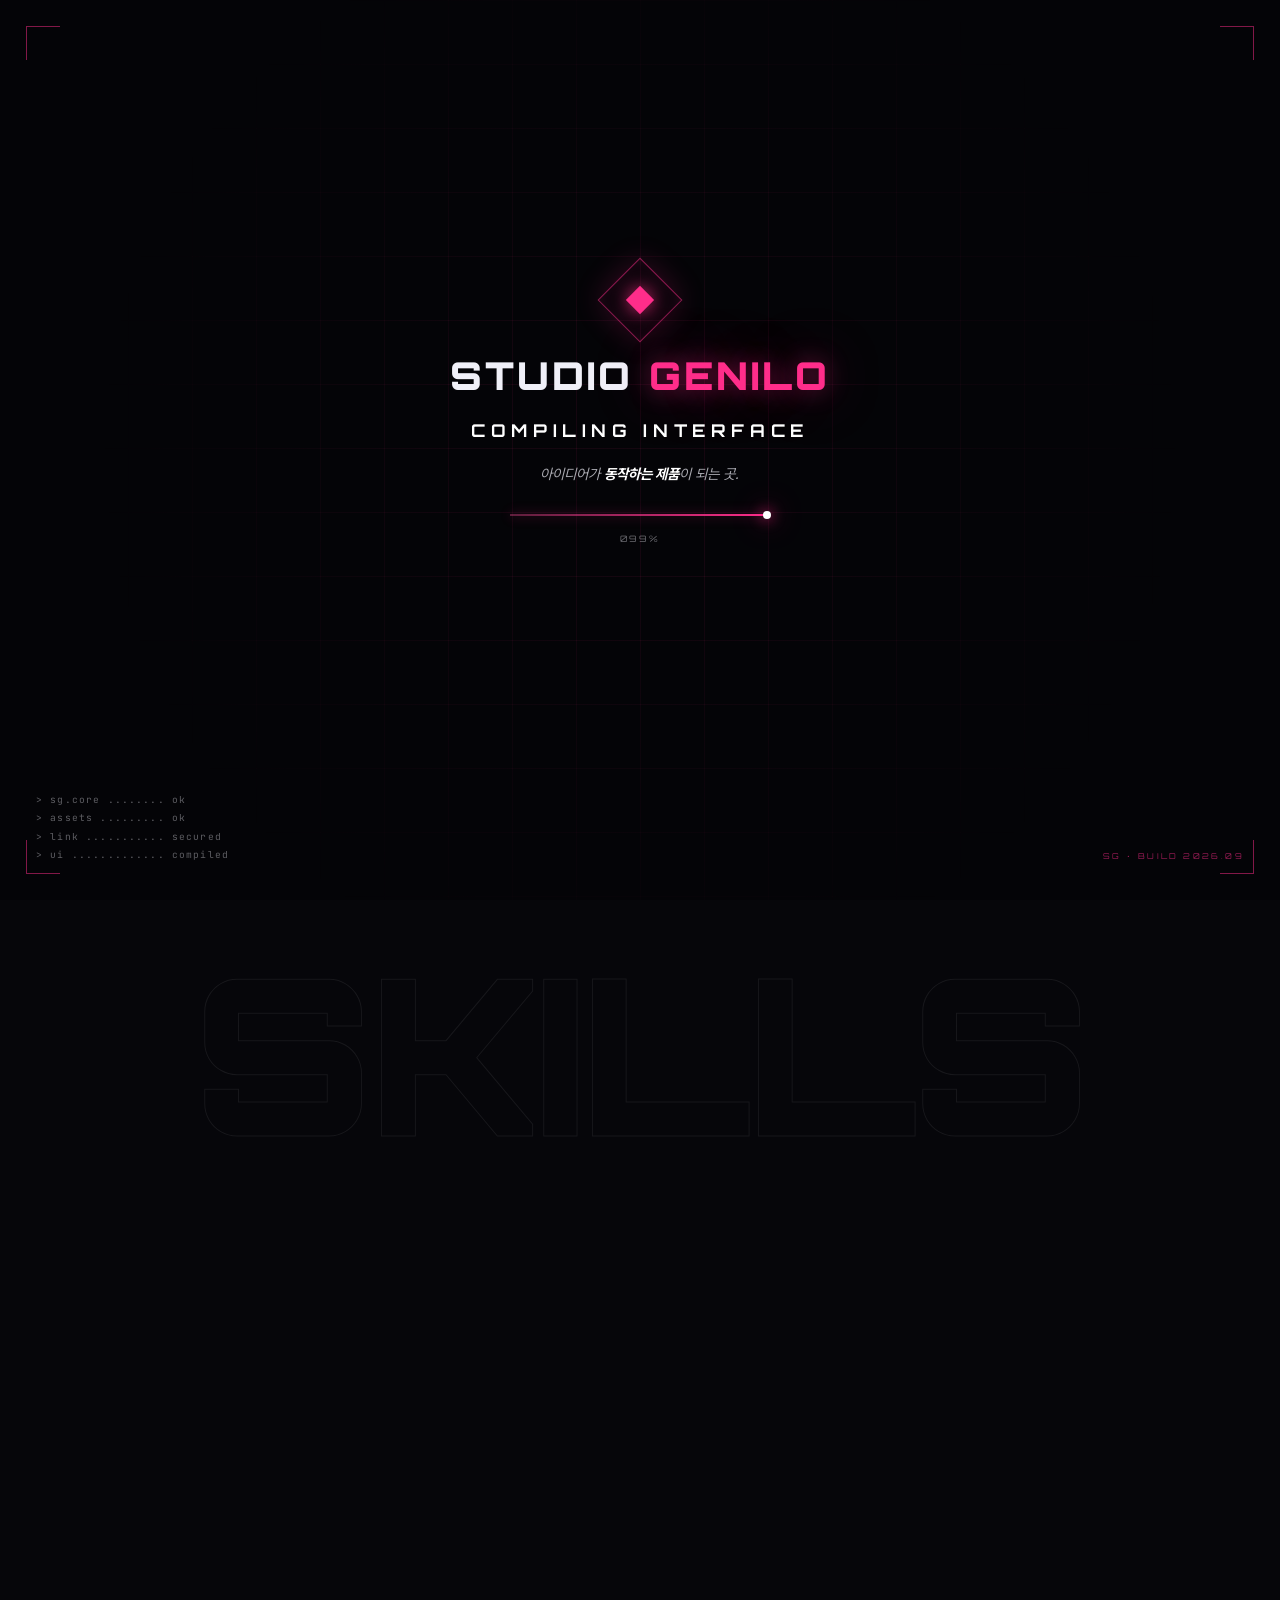
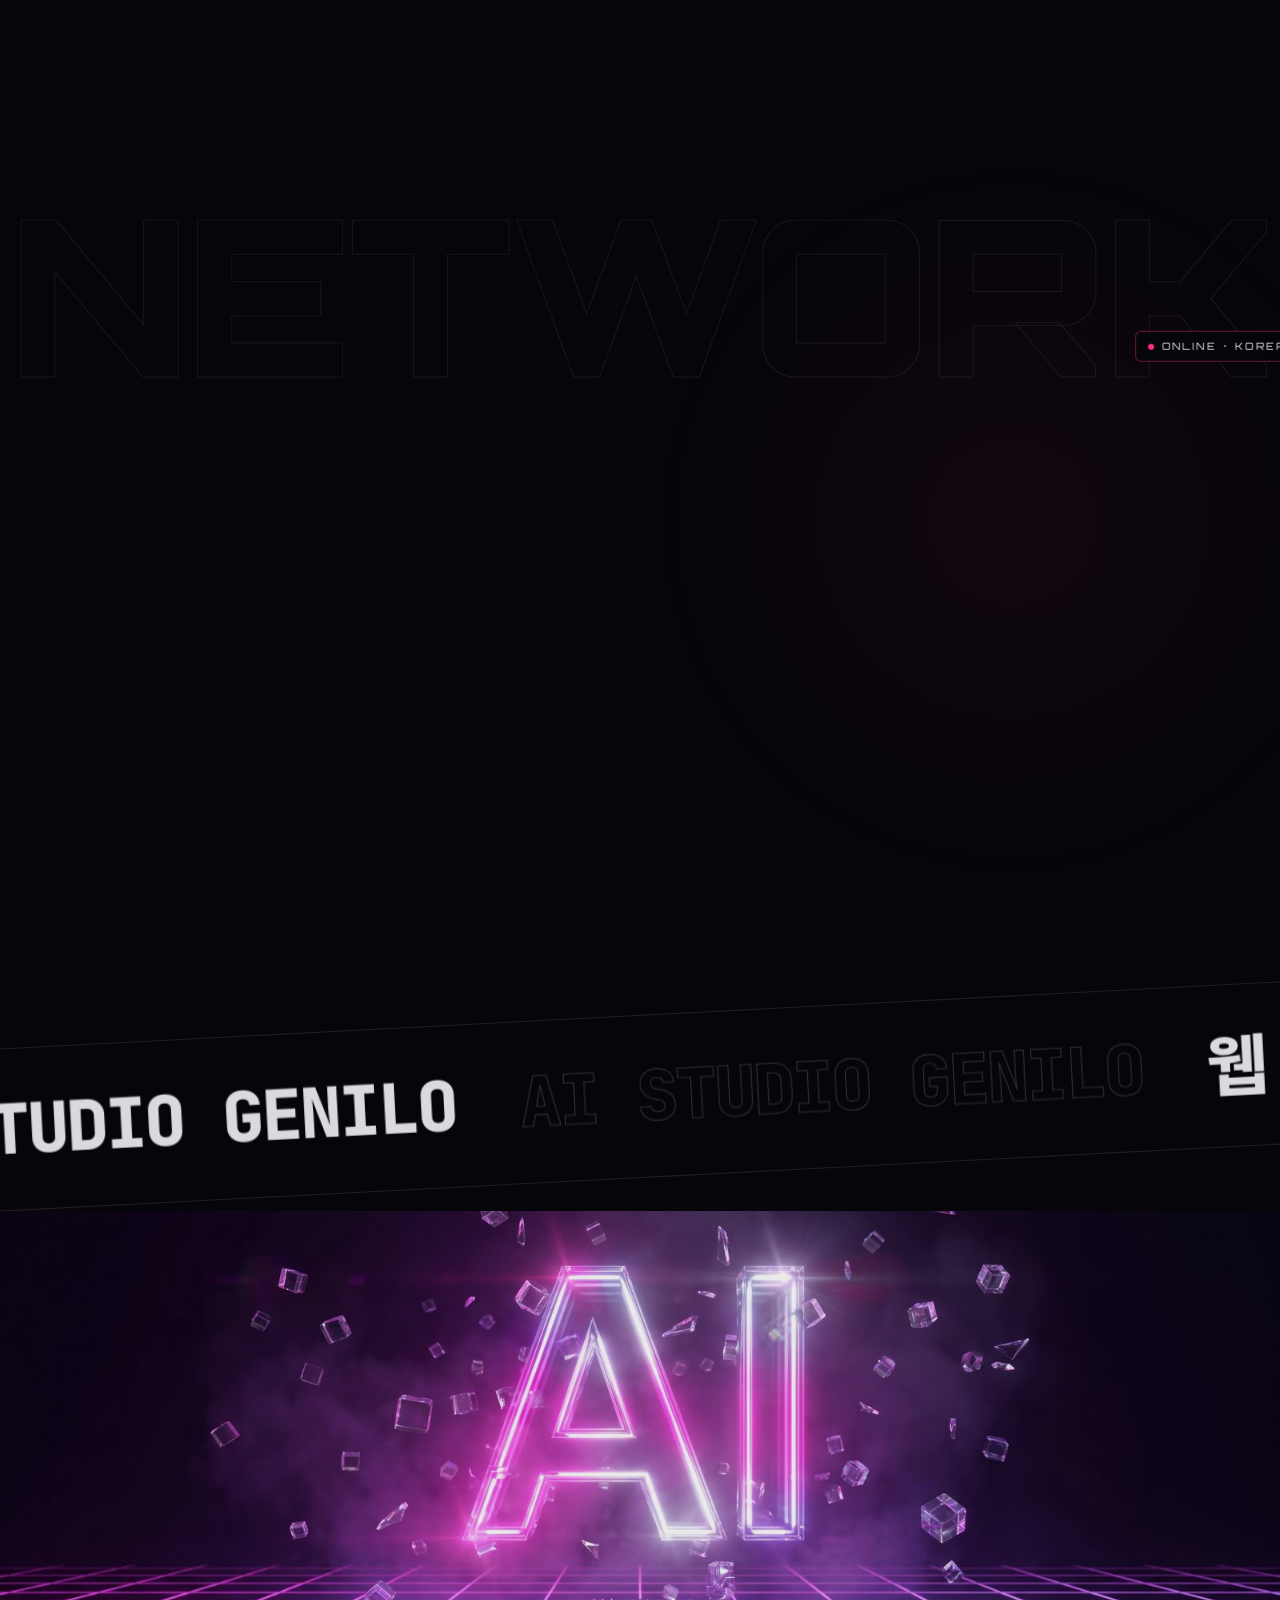
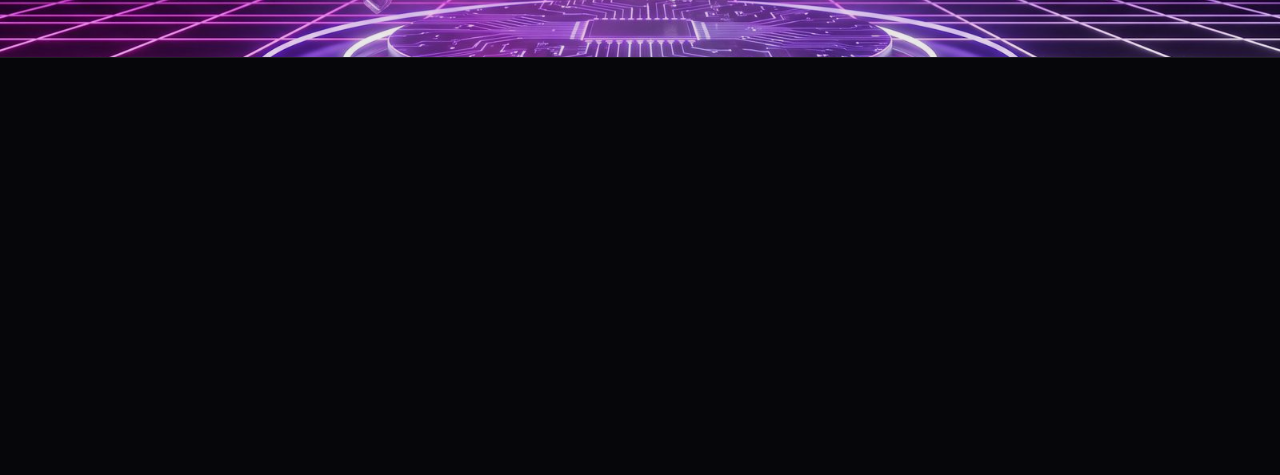
==== index.html @ 6c4589df "Business details from registration; remove estimate and FAQ pages - Footer/contact: 에이아이 스튜디오 제닐로, 문" ====
<!doctype html>
<html lang="ko">
<head>
<meta charset="utf-8">
<meta name="viewport" content="width=device-width,initial-scale=1">
<meta name="description" content="Studio Genilo | AI로 만드는 웹 앱 제작 스튜디오. 랜딩 페이지부터 로그인·결제·관리자 기능이 있는 웹 앱까지 기획·디자인·개발을 한 번에.">
<title>Studio Genilo | AI 웹 앱 제작 스튜디오</title>
<link href="fonts.css" rel="stylesheet">
<link href="site.css" rel="stylesheet">
<link href="cyber.css" rel="stylesheet">
<link rel="preconnect" href="https://fonts.googleapis.com">
<link rel="preconnect" href="https://fonts.gstatic.com" crossorigin>
<link href="https://fonts.googleapis.com/css2?family=Orbitron:wght@500;700;900&display=swap" rel="stylesheet">
</head>
<body data-theme="dark" data-page="index">
<div class="grid-bg"></div>
<div class="cursor" id="cursor"></div>
<div class="scan"></div>
<div class="hud"><i></i><i></i><i></i><i></i></div>
<div class="boot" id="boot"><div class="boot-grid"></div><div class="boot-corners"><i></i><i></i><i></i><i></i></div>
<div class="boot-inner"><div class="boot-mark"><i></i></div><div class="boot-logo">Studio <em>Genilo</em></div><div class="boot-status" id="bootStatus">INITIALIZING AI CORE</div><div class="boot-tag">아이디어가 <b>동작하는 제품</b>이 되는 곳.</div><div class="boot-bar"><i id="bootFill"></i><b id="bootDot"></b></div><div class="boot-pct" id="bootPct">000%</div><button class="boot-enter" id="bootEnter" type="button">ENTER STUDIO<small>READY</small></button></div>
<div class="boot-log" id="bootLog"></div><div class="boot-ver">SG · BUILD 2026.09</div></div>
<script src="cyber.js"></script>
<header id="header"><div class="pill">
  <a class="logo" href="index.html"><span>Studio <em>Genilo</em></span><span class="dots" id="dots"><i></i><i></i><i></i><i></i></span></a>
  <nav class="links" id="navLinks">
    <a href="portfolio.html" data-page="portfolio">제작 사례</a><a href="pricing.html" data-page="pricing">제작 요금</a><a href="process.html" data-page="process">제작 과정</a><a href="contact.html" data-page="contact">상담하기</a>
  </nav>
  <div class="hright">
    <a class="chat-pill" href="http://pf.kakao.com/_KxojrX" target="_blank" rel="noopener noreferrer"><span>카카오톡 무료 상담</span></a>
    <button class="menu-btn" aria-label="메뉴 열기" id="menuBtn">☰</button>
  </div>
</div></header>
<div class="mobile-menu" id="mobileMenu">
  <a href="portfolio.html"><span>01</span>제작 사례</a><a href="pricing.html"><span>02</span>제작 요금</a><a href="process.html"><span>03</span>제작 과정</a><a href="contact.html"><span>04</span>상담하기</a>
</div>
<aside class="scroll-meter"><span class="rail"><span class="tick" id="tick"></span></span><span id="scrollPct">000%</span></aside>

<main id="top">
<section class="hero hero-x" id="hero">
  <div class="hero-art" aria-hidden="true"><img src="ai-head-2560.jpg" srcset="ai-head-1600.jpg 1600w, ai-head-2560.jpg 2560w" sizes="(max-width:900px) 100vw, 68vw" alt="" decoding="async" fetchpriority="high"></div>
  <div class="wrap hero-grid">
    <div class="hero-copy">
      <div class="eyebrow scramble">AI STUDIO GENILO · WEB APP STUDIO</div>
      <h1 id="heroTitle">웹 · 앱 제작<br>Studio Genilo</h1>
      <div class="hero-tagline">TRANSFORMING <em>IDEAS</em> INTO <em>WORKING PRODUCTS</em></div>
      <div class="hero-actions"><a class="btn primary" href="portfolio.html">제작 사례 보기</a><a class="btn outline" href="http://pf.kakao.com/_KxojrX" target="_blank" rel="noopener noreferrer">카카오톡 무료 상담</a></div>
    </div>
  </div>
  <div class="hero-tags"><span>AI ASSISTED BUILD</span><span>PLAN · DESIGN · DEPLOY</span><span>SEOUL · KOREA</span></div>
  <div class="hud-stats"><span><b>AI</b>CORE</span><span><b>WEB</b>APP</span><span><b>24</b>ONLINE</span></div>
  <div class="hero-scroll">SCROLL DOWN</div>
</section>

<section class="section skills" id="skills" data-ghost="SKILLS">
  <div class="wrap">
    <div class="reveal"><div class="eyebrow scramble">AI SKILLS · NEURAL MAP</div><h2 class="title sk-title">Where <em>AI</em> lives in our workflow<em>.</em></h2></div>
    <div class="sk-stage reveal">
      <div class="sk-figure"><img src="ai-android-1400.jpg" alt="" loading="lazy" decoding="async"><i class="sk-node" style="--x:46%;--y:22%;--c:#ff2d8a"></i><i class="sk-node" style="--x:36%;--y:50%;--c:#c04dff"></i><i class="sk-node" style="--x:30%;--y:78%;--c:#ff6a3d"></i><i class="sk-node" style="--x:62%;--y:30%;--c:#24d3ff"></i><i class="sk-node" style="--x:58%;--y:56%;--c:#3dff9a"></i><i class="sk-node" style="--x:82%;--y:80%;--c:#ffd23d"></i></div>
      <i class="sk-link l" style="--xn:46;--y:22%;--c:#ff2d8a"></i><i class="sk-link l" style="--xn:36;--y:50%;--c:#c04dff"></i><i class="sk-link l" style="--xn:30;--y:78%;--c:#ff6a3d"></i><i class="sk-link r" style="--xn:62;--y:30%;--c:#24d3ff"></i><i class="sk-link r" style="--xn:58;--y:56%;--c:#3dff9a"></i><i class="sk-link r" style="--xn:82;--y:80%;--c:#ffd23d"></i>
      <div class="sk-cards">
      <article class="sk-card l" style="--y:22%;--c:#ff2d8a"><h3>Prompt Engineering</h3><p>Specs that models execute exactly</p><span class="lvl">DAILY DRIVER</span><span class="bars"><b class="on"></b><b class="on"></b><b class="on"></b></span><small>CORE_01</small><span class="ret"><i></i><b></b></span></article>
      <article class="sk-card l" style="--y:50%;--c:#c04dff"><h3>AI Pair Coding</h3><p>Claude Code, Cursor and Copilot in the loop</p><span class="lvl">DAILY DRIVER</span><span class="bars"><b class="on"></b><b class="on"></b><b class="on"></b></span><small>CORE_02</small><span class="ret"><i></i><b></b></span></article>
      <article class="sk-card l" style="--y:78%;--c:#ff6a3d"><h3>Generative Visuals</h3><p>Gemini image models for art direction</p><span class="lvl">SHIP WITH IT</span><span class="bars"><b class="on"></b><b class="on"></b><b></b></span><small>CORE_03</small><span class="ret"><i></i><b></b></span></article>
      <article class="sk-card r" style="--y:30%;--c:#24d3ff"><h3>Agent Workflows</h3><p>Tool-use, MCP and multi-step automation</p><span class="lvl">SHIP WITH IT</span><span class="bars"><b class="on"></b><b class="on"></b><b></b></span><small>CORE_04</small><span class="ret"><i></i><b></b></span></article>
      <article class="sk-card r" style="--y:56%;--c:#3dff9a"><h3>LLM Integration</h3><p>Chat, RAG and search inside web apps</p><span class="lvl">DAILY DRIVER</span><span class="bars"><b class="on"></b><b class="on"></b><b class="on"></b></span><small>CORE_05</small><span class="ret"><i></i><b></b></span></article>
      <article class="sk-card r" style="--y:80%;--c:#ffd23d"><h3>AI QA & Review</h3><p>Automated tests, code review and audits</p><span class="lvl">SHIP WITH IT</span><span class="bars"><b class="on"></b><b class="on"></b><b></b></span><small>CORE_06</small><span class="ret"><i></i><b></b></span></article>
      </div>
    </div>
    <div class="sk-legend reveal"><span>DAILY DRIVER · 3/3</span><span>SHIP WITH IT · 2/3</span><span>SYNC · LIVE</span></div>
  </div>
</section>

<section class="section net" id="network" data-ghost="NETWORK">
  <div class="wrap net-grid">
    <div class="net-copy">
      <div class="reveal"><div class="eyebrow scramble">NETWORK · KOREA</div></div>
      <div class="net-tags reveal"><span>WEB APP</span><span>LANDING</span><span>ADMIN</span><span>BOOKING</span><span>PAYMENT</span><span>AUTH</span></div>
    </div>
    <div class="globe-wrap" id="globeWrap"><canvas id="globe"></canvas><div class="online" id="online"><b></b>ONLINE · KOREA</div></div>
  </div>
</section>

<div class="marquee" aria-hidden="true"><div class="track" id="marqueeTrack"></div></div>

<section class="cta-x" id="cta">
  <img class="cta-bg" src="ai-letters-2560.jpg" srcset="ai-letters-1600.jpg 1600w, ai-letters-2560.jpg 2560w" sizes="100vw" alt="" loading="lazy" decoding="async">
  <div class="wrap cta-inner reveal">
    <div class="eyebrow scramble">READY TO BUILD</div>
    <div class="hero-actions"><a class="btn primary" href="contact.html">상담하기</a><a class="btn light" href="portfolio.html">제작 사례 보기</a></div>
  </div>
</section>
</main>

<footer><div class="wrap">
  <div class="foot-top reveal"><div class="foot-logo">Studio <em>Genilo</em></div><nav class="foot-nav"><a href="portfolio.html">제작 사례</a><a href="pricing.html">제작 요금</a><a href="process.html">제작 과정</a><a href="contact.html">상담하기</a></nav></div>
  <div class="biz reveal"><span><i>상호</i>에이아이 스튜디오 제닐로</span><span><i>대표자</i>문지석</span><span><i>사업자등록번호</i>846-11-03049</span><span><i>전화</i>010-4819-3459</span><span><i>이메일</i>hongslab1@naver.com</span><span><i>주소</i>서울특별시 마포구 만리재로6길 3-20 (공덕동)</span></div>
  <div class="copy reveal"><span>© Studio Genilo. All rights reserved.</span><span>STUDIO GENILO · WEB DESIGN</span></div>
</div></footer>

<div class="mobile-bar"><a class="btn outline" href="contact.html">상담하기</a><a class="btn primary" href="http://pf.kakao.com/_KxojrX" target="_blank" rel="noopener noreferrer">카카오톡 상담</a></div>
<div class="preview-modal" id="previewModal" role="dialog" aria-modal="true" aria-labelledby="previewTitle"><div class="preview-dialog"><div class="preview-top"><div class="preview-title" id="previewTitle">포트폴리오 미리보기</div><button class="preview-close" id="previewClose" type="button" aria-label="미리보기 닫기">×</button></div><img class="preview-image" id="previewImage" alt="포트폴리오 확대 이미지"></div></div>
<script src="site.js"></script>
</body>
</html>
---- fonts.css ----
@font-face{font-family:"Pretendard Variable";font-weight:45 920;font-style:normal;font-display:swap;src:url(fonts/PretendardVariable.woff2) format("woff2-variations")}
@font-face {
  font-family: 'JetBrains Mono';
  font-style: normal;
  font-weight: 400;
  font-display: swap;
  src: url(fonts/jb-d978d46a.woff2) format('truetype');
}
@font-face {
  font-family: 'JetBrains Mono';
  font-style: normal;
  font-weight: 500;
  font-display: swap;
  src: url(fonts/jb-2d9fa203.woff2) format('truetype');
}
@font-face {
  font-family: 'JetBrains Mono';
  font-style: normal;
  font-weight: 600;
  font-display: swap;
  src: url(fonts/jb-c009f31b.woff2) format('truetype');
}
@font-face {
  font-family: 'JetBrains Mono';
  font-style: normal;
  font-weight: 700;
  font-display: swap;
  src: url(fonts/jb-3135727a.woff2) format('truetype');
}
@font-face {
  font-family: 'JetBrains Mono';
  font-style: normal;
  font-weight: 800;
  font-display: swap;
  src: url(fonts/jb-bd413519.woff2) format('truetype');
}

@font-face {
  font-family: 'Noto Sans KR';
  font-style: normal;
  font-weight: 400;
  font-display: swap;
  src: url(fonts/2e76dd47d8.woff2) format('truetype');
}
@font-face {
  font-family: 'Noto Sans KR';
  font-style: normal;
  font-weight: 500;
  font-display: swap;
  src: url(fonts/e2a83f50c6.woff2) format('truetype');
}
@font-face {
  font-family: 'Noto Sans KR';
  font-style: normal;
  font-weight: 600;
  font-display: swap;
  src: url(fonts/14b086a5b5.woff2) format('truetype');
}
@font-face {
  font-family: 'Noto Sans KR';
  font-style: normal;
  font-weight: 700;
  font-display: swap;
  src: url(fonts/28dbdb3088.woff2) format('truetype');
}
@font-face {
  font-family: 'Noto Sans KR';
  font-style: normal;
  font-weight: 800;
  font-display: swap;
  src: url(fonts/0b911b3d71.woff2) format('truetype');
}
---- site.css ----
:root{
  --accent:#a8145a;--accent-2:#c0246f;--kakao:#fee500;--kakao-ink:#191600;--red:#ff5c6a;
  --bg:#171717;--fg:#f0f0f8;--fg2:rgba(240,240,248,.62);--muted:rgba(240,240,248,.46);
  --line:rgba(255,255,255,.10);--line-strong:rgba(255,255,255,.18);--card:rgba(255,255,255,.028);--card-hover:rgba(255,255,255,.055);
  --pill:rgba(20,20,22,.78);--dot:rgba(255,255,255,.08);--ghost:rgba(240,240,248,.05);
  --font-mono:"JetBrains Mono","Pretendard Variable",ui-monospace,SFMono-Regular,Menlo,monospace;--font-sans:"Pretendard Variable","Noto Sans KR",system-ui,-apple-system,sans-serif;
  --ease-out:cubic-bezier(.16,1,.3,1);--ease-in-out:cubic-bezier(.77,0,.175,1);
  --max:1180px;
}
body[data-theme="light"]{
  --bg:#f0f0f8;--fg:#171717;--fg2:rgba(23,23,23,.68);--muted:rgba(23,23,23,.5);
  --line:rgba(0,0,0,.09);--line-strong:rgba(0,0,0,.18);--card:rgba(255,255,255,.55);--card-hover:rgba(255,255,255,.9);
  --pill:rgba(30,30,34,.86);--dot:rgba(0,0,0,.09);--ghost:rgba(23,23,23,.05);
}
*{box-sizing:border-box}
html{scroll-behavior:smooth;overflow-x:clip;scrollbar-width:thin;scrollbar-color:#7f7f8759 transparent}
body{margin:0;background:var(--bg);color:var(--fg);font-family:var(--font-sans);font-size:15px;line-height:1.7;word-break:keep-all;overflow-wrap:break-word;transition:background-color .7s var(--ease-in-out),color .7s var(--ease-in-out);position:relative;overflow-x:clip}
a{color:inherit;text-decoration:none}
button,input,select,textarea{font:inherit;color:inherit}
button{cursor:pointer}
img{max-width:100%;display:block}
::selection{background:var(--accent);color:#fff}

/* dotted grid background */
.grid-bg{position:fixed;inset:0;pointer-events:none;z-index:0;background-image:radial-gradient(var(--dot) 1px,transparent 1.2px);background-size:26px 26px;transition:opacity .7s;opacity:1}
.grid-bg:after{content:"";position:absolute;inset:0;background:radial-gradient(60% 50% at 50% 0%,rgba(168,20,90,.05),transparent 70%)}

.wrap{width:min(var(--max),calc(100% - 40px));margin:auto;position:relative}
.section{padding:120px 0;position:relative;z-index:1}
.section+.section{padding-top:40px}
main>.section:first-child{padding-top:170px}
.eyebrow{font-family:var(--font-mono);display:inline-flex;align-items:center;gap:.6em;font-size:.72rem;letter-spacing:.32em;text-transform:uppercase;color:var(--muted);font-weight:500}
.eyebrow:before{content:"[";color:var(--muted)}
.eyebrow:after{content:"]";color:var(--muted)}
.title{font-size:clamp(1.6rem,3.2vw,2.7rem);line-height:1.25;letter-spacing:-.03em;font-weight:700;margin:16px 0 18px}
.title em{font-style:normal;color:var(--accent)}
.lead{max-width:720px;color:var(--fg2);margin:0;font-size:1.02rem}
.center{text-align:center}.center .lead{margin:auto}
.notice{font-size:.82rem;color:var(--muted)}

/* buttons */
.btn{position:relative;display:inline-flex;align-items:center;justify-content:center;gap:8px;border:1px solid transparent;border-radius:999px;padding:14px 24px;font-weight:700;font-size:.9rem;letter-spacing:.01em;transition:transform .35s var(--ease-out),box-shadow .35s var(--ease-out),background .3s,border-color .3s,color .3s;overflow:hidden;white-space:nowrap}
.btn:after{content:"";position:absolute;inset:0;background:linear-gradient(120deg,transparent 30%,rgba(255,255,255,.22) 50%,transparent 70%);transform:translateX(-120%);transition:transform .7s var(--ease-out)}
.btn:hover:after{transform:translateX(120%)}
.btn:hover{transform:translateY(-3px)}
.btn.primary{background:var(--accent);color:#fff}
.btn.primary:hover{background:var(--accent-2);box-shadow:0 12px 32px rgba(168,20,90,.35)}
.btn.light{background:var(--fg);color:var(--bg)}
.btn.light:hover{box-shadow:0 12px 30px rgba(0,0,0,.35)}
.btn.outline{border-color:var(--line-strong);background:transparent;color:var(--fg)}
.btn.outline:hover{border-color:var(--fg);background:var(--ghost)}
.btn.kakao-btn{background:var(--kakao);color:var(--kakao-ink)}
.btn.kakao-btn:hover{box-shadow:0 12px 32px rgba(254,229,0,.28)}
.btn.kakao-btn:before,.chat-pill:before{content:"";width:16px;height:16px;border-radius:50%;background:var(--kakao);flex:none;box-shadow:inset 0 0 0 4px var(--kakao-ink)}
.chat-pill:before{width:12px;height:12px;box-shadow:inset 0 0 0 3px #191600}

/* header pill */
header{position:fixed;top:14px;left:0;right:0;z-index:40;display:flex;justify-content:center;padding:0 14px;pointer-events:none}
.pill{pointer-events:auto;width:min(1180px,100%);height:62px;display:flex;align-items:center;justify-content:space-between;padding:0 12px 0 22px;border-radius:999px;background:var(--pill);border:1px solid rgba(255,255,255,.08);backdrop-filter:blur(18px);-webkit-backdrop-filter:blur(18px);box-shadow:0 10px 40px rgba(0,0,0,.35);color:#f0f0f8;transition:transform .6s var(--ease-out),opacity .4s}
header.hide .pill{transform:translateY(-120%);opacity:0}
.logo{display:flex;flex-direction:column;gap:3px;line-height:1;font-weight:700;font-size:1.05rem;letter-spacing:-.03em}
.logo em{font-style:normal;color:var(--accent)}
.dots{display:flex;gap:7px;padding-left:1px}
.dots i{width:4px;height:4px;border-radius:50%;background:rgba(255,255,255,.55);transition:background .3s,transform .3s}
.dots i.on{background:var(--accent);transform:scale(1.4)}
.links{display:flex;gap:6px}
.links a{font-family:var(--font-mono);position:relative;padding:8px 13px;font-size:.72rem;letter-spacing:.14em;text-transform:uppercase;color:rgba(240,240,248,.72);transition:color .3s}
.links a:after{content:"";position:absolute;left:13px;right:13px;bottom:4px;height:1px;background:var(--accent);transform:scaleX(0);transform-origin:left;transition:transform .45s var(--ease-out)}
.links a:hover{color:#fff}
.links a:hover:after{transform:scaleX(1)}
.links a.active{color:#fff}
.links a.active:after{transform:scaleX(1);background:rgba(255,255,255,.5)}
.hright{display:flex;align-items:center;gap:8px}
.chat-pill{display:inline-flex;align-items:center;gap:9px;height:40px;padding:0 18px 0 14px;border-radius:999px;border:1px solid rgba(255,255,255,.16);background:rgba(255,255,255,.04);font-size:.78rem;font-weight:700;color:#fff;transition:background .3s,border-color .3s,transform .35s var(--ease-out)}
.chat-pill:hover{background:rgba(255,255,255,.12);border-color:rgba(255,255,255,.4);transform:translateY(-2px)}
.menu-btn{display:none;width:40px;height:40px;border-radius:50%;border:1px solid rgba(255,255,255,.16);background:transparent;color:#fff;font-size:1.1rem;line-height:1}
.mobile-menu{position:fixed;inset:0;z-index:35;background:rgba(23,23,23,.96);backdrop-filter:blur(16px);display:flex;flex-direction:column;justify-content:center;padding:40px 28px;gap:6px;opacity:0;pointer-events:none;transition:opacity .4s}
.mobile-menu.open{opacity:1;pointer-events:auto}
.mobile-menu a{font-size:clamp(1.8rem,8vw,2.6rem);font-weight:800;letter-spacing:-.04em;color:#f0f0f8;padding:6px 0;border-bottom:1px solid rgba(255,255,255,.08);transform:translateY(20px);opacity:0;transition:transform .6s var(--ease-out),opacity .6s}
.mobile-menu.open a{transform:none;opacity:1}
.mobile-menu a span{font-family:var(--font-mono);font-size:.7rem;letter-spacing:.3em;color:var(--accent);display:block;margin-bottom:2px}

/* scroll meter */
.scroll-meter{font-family:var(--font-mono);position:fixed;right:22px;top:50%;transform:translateY(-50%);z-index:30;display:flex;align-items:center;gap:10px;font-size:.62rem;letter-spacing:.1em;color:var(--muted);pointer-events:none}
.scroll-meter .rail{position:relative;width:1px;height:60px;background:var(--line-strong)}
.scroll-meter .tick{position:absolute;left:-3px;width:7px;height:1.5px;background:var(--fg);top:0;transition:top .1s linear}

/* hero */
.hero{position:relative;z-index:1;min-height:100svh;padding:110px 0 80px;display:flex;flex-direction:column;justify-content:center;overflow:hidden}
.globe-wrap{position:relative;width:min(560px,80vw);aspect-ratio:1;margin:0 auto 10px;cursor:grab}
.globe-wrap:active{cursor:grabbing}
.globe-wrap canvas{width:100%;height:100%;display:block}
.globe-wrap:before{content:"";position:absolute;inset:-12%;border-radius:50%;background:radial-gradient(circle,rgba(168,20,90,.08),transparent 60%);pointer-events:none}
.online{font-family:var(--font-mono);position:absolute;display:inline-flex;align-items:center;gap:8px;padding:6px 12px;border-radius:6px;border:1px solid rgba(255,255,255,.14);background:rgba(23,23,23,.8);backdrop-filter:blur(8px);font-size:.62rem;letter-spacing:.22em;color:#f0f0f8;white-space:nowrap;transform:translate(-50%,-140%);transition:opacity .4s;pointer-events:none}
.online b{width:6px;height:6px;border-radius:50%;background:var(--accent);box-shadow:0 0 0 0 rgba(168,20,90,.6);animation:ping 1.8s ease-out infinite}
@keyframes ping{80%{box-shadow:0 0 0 8px rgba(168,20,90,0)}100%{box-shadow:0 0 0 8px rgba(168,20,90,0)}}
.hero .eyebrow{display:flex;justify-content:center}
.hero h1{font-size:clamp(1.7rem,3.8vw,3.3rem);line-height:1.25;letter-spacing:-.035em;font-weight:700;margin:16px auto 20px;text-align:center;max-width:860px}
.hero h1 .word{display:inline-block;opacity:0;transform:translateY(40px) rotate(2deg);animation:wordIn 1s var(--ease-out) forwards}
@keyframes wordIn{to{opacity:1;transform:none}}
.hero p{max-width:600px;margin:0 auto;text-align:center;color:var(--fg2);font-size:clamp(.92rem,1.2vw,1.02rem)}
.hero-actions{display:flex;justify-content:center;gap:12px;margin-top:36px;flex-wrap:wrap}
.hero-scroll{font-family:var(--font-mono);position:absolute;left:50%;bottom:28px;transform:translateX(-50%);font-size:.6rem;letter-spacing:.3em;color:var(--muted);display:flex;flex-direction:column;align-items:center;gap:8px}
.hero-scroll:after{content:"";width:1px;height:38px;background:linear-gradient(var(--fg),transparent);animation:drop 1.8s var(--ease-in-out) infinite}
@keyframes drop{0%{transform:scaleY(0);transform-origin:top}50%{transform:scaleY(1);transform-origin:top}51%{transform-origin:bottom}100%{transform:scaleY(0);transform-origin:bottom}}

/* reveal & scramble */
.reveal{opacity:0;transform:translateY(34px);transition:opacity 1s var(--ease-out),transform 1s var(--ease-out)}
.reveal.in{opacity:1;transform:none}
.stagger>*{opacity:0;transform:translateY(28px);transition:opacity .9s var(--ease-out),transform .9s var(--ease-out)}
.stagger.in>*{opacity:1;transform:none}
.stagger.in>*:nth-child(1){transition-delay:.05s}.stagger.in>*:nth-child(2){transition-delay:.15s}.stagger.in>*:nth-child(3){transition-delay:.25s}.stagger.in>*:nth-child(4){transition-delay:.35s}.stagger.in>*:nth-child(5){transition-delay:.45s}.stagger.in>*:nth-child(6){transition-delay:.55s}.stagger.in>*:nth-child(7){transition-delay:.65s}

/* cards */
.card{position:relative;padding:30px;border:1px solid var(--line);border-radius:16px;background:var(--card);overflow:hidden;transition:transform .5s var(--ease-out),border-color .4s,background .4s,box-shadow .5s}
.card:before{content:"";position:absolute;inset:0;background:radial-gradient(420px circle at var(--mx,50%) var(--my,50%),rgba(168,20,90,.10),transparent 45%);opacity:0;transition:opacity .4s;pointer-events:none}
.card:hover{transform:translateY(-6px);border-color:var(--line-strong);background:var(--card-hover);box-shadow:0 24px 50px rgba(0,0,0,.25)}
.card:hover:before{opacity:1}
.card>*{position:relative}
.card h3{margin:14px 0 8px;font-size:1.08rem;letter-spacing:-.02em}
.card p{margin:0;color:var(--fg2);font-size:.92rem}
.icon{width:46px;height:46px;border-radius:12px;border:1px solid var(--line-strong);display:grid;place-items:center;font-size:1.05rem;font-weight:700;color:var(--accent);background:var(--ghost);transition:transform .5s var(--ease-out),background .3s,color .3s}
.card:hover .icon{transform:rotate(-8deg) scale(1.08);background:var(--accent);color:#fff;border-color:var(--accent)}
.grid3{display:grid;grid-template-columns:repeat(3,1fr);gap:18px;margin-top:44px}

/* portfolio */
.portfolio-grid{display:grid;grid-template-columns:repeat(3,1fr);gap:18px;margin-top:44px}
.portfolio{padding:0;display:flex;flex-direction:column}
.portfolio-image{position:relative;aspect-ratio:16/10;overflow:hidden;border-bottom:1px solid var(--line)}
.portfolio-image img{width:100%;height:100%;object-fit:cover;object-position:top;transition:transform 1.2s var(--ease-out),filter .6s}
.portfolio:hover .portfolio-image img{transform:scale(1.06);filter:saturate(1.1)}
.portfolio-image:after{content:"";position:absolute;inset:0;background:linear-gradient(180deg,transparent 60%,rgba(0,0,0,.35));opacity:0;transition:opacity .4s}
.portfolio:hover .portfolio-image:after{opacity:1}
.portfolio-empty{aspect-ratio:16/10;display:grid;place-items:center;border-bottom:1px solid var(--line);color:var(--muted);font-size:.8rem;letter-spacing:.2em;background:repeating-linear-gradient(-45deg,transparent 0 12px,var(--ghost) 12px 13px)}
.portfolio-body{padding:24px 24px 26px;display:flex;flex-direction:column;gap:8px;flex:1}
.portfolio-body strong{font-size:1.05rem;letter-spacing:-.02em}
.portfolio-body p{margin:0;color:var(--fg2);font-size:.86rem}
.portfolio-links{display:flex;gap:10px;margin-top:auto;padding-top:14px}
.preview-btn,.visit-btn{flex:1;border-radius:999px;padding:11px 14px;font-size:.8rem;font-weight:700;text-align:center;transition:transform .35s var(--ease-out),background .3s,border-color .3s,color .3s}
.preview-btn{border:1px solid var(--line-strong);background:transparent}
.preview-btn:hover{border-color:var(--fg);transform:translateY(-2px)}
.visit-btn{border:1px solid var(--accent);background:var(--accent);color:#fff}
.visit-btn:hover{background:var(--accent-2);transform:translateY(-2px)}
.visit-btn .arrow{display:inline-block;transition:transform .35s var(--ease-out)}
.visit-btn:hover .arrow{transform:translateX(5px)}

/* pricing */
.plan-grid{display:grid;grid-template-columns:repeat(3,1fr);gap:18px;margin-top:44px;align-items:stretch}
.plan{display:flex;flex-direction:column}
.plan h3{font-family:var(--font-mono);margin:0;font-size:.8rem;letter-spacing:.3em;text-transform:uppercase;color:var(--muted)}
.plan .for{margin:12px 0 0;font-size:.86rem;color:var(--fg2);min-height:2.6em}
.plan .price{font-family:var(--font-mono);margin:16px 0 0;font-size:clamp(2rem,3vw,2.6rem);font-weight:800;letter-spacing:-.05em;line-height:1}
.plan .period{margin:8px 0 0;font-size:.78rem;color:var(--muted)}
.plan .plan-intro{margin:18px 0 0;padding-top:18px;border-top:1px solid var(--line);font-size:.88rem;color:var(--fg2)}
.plan ul{margin:16px 0 26px;padding:0;list-style:none;display:grid;gap:9px;font-size:.86rem}
.plan ul li{display:flex;gap:10px}
.plan ul li:before{content:"+";color:var(--accent);font-weight:700;flex:none}
.plan .btn{margin-top:auto;width:100%}
.plan.recommended{border-color:rgba(168,20,90,.55);background:linear-gradient(180deg,rgba(168,20,90,.08),transparent 40%),var(--card)}
.plan.recommended:before{background:radial-gradient(420px circle at var(--mx,50%) var(--my,50%),rgba(168,20,90,.22),transparent 45%)}
.badge{font-family:var(--font-mono);position:absolute;top:18px;right:18px;padding:5px 11px;border-radius:999px;background:var(--accent);color:#fff;font-size:.62rem;letter-spacing:.2em;font-weight:700}
.common{margin-top:26px;padding:24px 28px;border:1px dashed var(--line-strong);border-radius:14px;font-size:.86rem;color:var(--fg2)}
.common strong{display:block;color:var(--fg);margin-bottom:8px;letter-spacing:.1em;font-size:.76rem}
.common ul{margin:0;padding-left:1.2em}
.maintenance-grid{display:grid;grid-template-columns:repeat(3,1fr);gap:18px;margin-top:44px}
.maint h3{font-family:var(--font-mono);margin:0;font-size:.8rem;letter-spacing:.3em;text-transform:uppercase;color:var(--muted)}
.maint .monthly{font-family:var(--font-mono);font-size:2rem;font-weight:800;letter-spacing:-.05em;margin:14px 0 6px}
.maint ul{margin:14px 0 0;padding:0;list-style:none;display:grid;gap:8px;font-size:.86rem;color:var(--fg2)}
.maint ul li{display:flex;gap:10px}.maint ul li:before{content:"—";color:var(--accent);flex:none}

/* estimate */
.simple-estimate{display:grid;grid-template-columns:1.25fr .9fr;gap:18px;margin-top:44px}
.quick-panel{display:grid;gap:22px}
.field label{display:block;font-size:.84rem;font-weight:700;margin-bottom:10px}
.field select,.field input[type=text],.field textarea{width:100%;padding:13px 16px;border-radius:12px;border:1px solid var(--line-strong);background:var(--ghost);color:var(--fg);outline:none;transition:border-color .3s,box-shadow .3s}
.field select:focus,.field input:focus,.field textarea:focus{border-color:var(--accent);box-shadow:0 0 0 4px rgba(168,20,90,.15)}
.field select option{color:#171717}
.choice-row{display:flex;flex-wrap:wrap;gap:8px}
.choice-row label{display:inline-flex;align-items:center;gap:8px;padding:10px 14px;border:1px solid var(--line-strong);border-radius:999px;font-size:.84rem;cursor:pointer;margin:0;font-weight:500;transition:border-color .3s,background .3s,transform .3s var(--ease-out)}
.choice-row label:hover{border-color:var(--fg);transform:translateY(-2px)}
.choice-row label:has(input:checked){border-color:var(--accent);background:rgba(168,20,90,.12)}
.choice-row input{accent-color:var(--accent);margin:0}
.quick-result{padding:30px;border-radius:16px;background:#171717;color:#f0f0f8;border:1px solid rgba(255,255,255,.1);display:flex;flex-direction:column;position:relative;overflow:hidden}
.quick-result:before{content:"";position:absolute;inset:-40% -40% auto auto;width:70%;aspect-ratio:1;border-radius:50%;background:radial-gradient(circle,rgba(168,20,90,.22),transparent 65%);pointer-events:none}
.quick-result>*{position:relative}
.quick-result h3{font-family:var(--font-mono);margin:0;font-size:.72rem;letter-spacing:.3em;text-transform:uppercase;color:rgba(240,240,248,.5)}
.result-plan{margin-top:16px;font-size:1.2rem;font-weight:700}
.result-price{font-family:var(--font-mono);font-size:2.4rem;font-weight:800;letter-spacing:-.05em;color:#fff;line-height:1.1;margin:6px 0 12px;transition:transform .4s var(--ease-out)}
.result-price.bump{transform:scale(1.06)}
.quick-result p{margin:0 0 20px;color:rgba(240,240,248,.65);font-size:.88rem}
.quick-result .btn{margin-top:auto;background:#fff;color:#171717}
.calc-note{font-size:.74rem!important;color:rgba(240,240,248,.45)!important;margin:14px 0 0!important}
.detail-options{margin-top:18px;border:1px solid var(--line);border-radius:14px;background:var(--card)}
.detail-options summary{list-style:none;cursor:pointer;padding:18px 24px;font-weight:700;font-size:.9rem;display:flex;justify-content:space-between;align-items:center}
.detail-options summary::-webkit-details-marker{display:none}
.detail-options summary:after{content:"+";font-size:1.3rem;color:var(--accent);transition:transform .4s var(--ease-out)}
.detail-options[open] summary:after{transform:rotate(45deg)}
.detail-inner{padding:0 24px 24px}
.table-wrap{overflow-x:auto;margin-top:10px}
table{width:100%;border-collapse:collapse;font-size:.84rem;min-width:560px}
th,td{text-align:left;padding:12px 10px;border-bottom:1px solid var(--line);vertical-align:top}
th{font-family:var(--font-mono);font-size:.7rem;letter-spacing:.2em;color:var(--muted);font-weight:500}
tbody tr{transition:background .3s}tbody tr:hover{background:var(--ghost)}
td:nth-child(2){white-space:nowrap;font-weight:700}
.kakao-inline{margin-top:18px;padding:26px 28px;border-radius:16px;border:1px solid var(--line);background:var(--card);display:flex;justify-content:space-between;align-items:center;gap:20px;flex-wrap:wrap}
.kakao-inline p{margin:0;font-size:.9rem;color:var(--fg2)}.kakao-inline strong{color:var(--fg)}

/* process */
.process{display:grid;grid-template-columns:repeat(7,1fr);gap:10px;margin-top:44px;position:relative}
.process:before{content:"";position:absolute;left:0;right:0;top:34px;height:1px;background:var(--line)}
.process .fill{position:absolute;left:0;top:34px;height:1px;background:var(--accent);width:0;transition:width 1.2s var(--ease-out)}
.step{position:relative;padding:60px 6px 0;text-align:center;font-size:.86rem;font-weight:700;transition:transform .5s var(--ease-out)}
.step:hover{transform:translateY(-6px)}
.step b{font-family:var(--font-mono);position:absolute;left:50%;top:0;transform:translate(-50%,-50%);width:auto;font-size:4.2rem;font-weight:800;letter-spacing:-.06em;line-height:1;color:transparent;-webkit-text-stroke:1px var(--line-strong);transition:color .4s,-webkit-text-stroke .4s,transform .5s var(--ease-out);pointer-events:none}
.step:before{content:"";position:absolute;left:50%;top:34px;transform:translate(-50%,-50%);width:9px;height:9px;border-radius:50%;background:var(--bg);border:1px solid var(--line-strong);transition:background .3s,border-color .3s,transform .3s}
.step.done:before{background:var(--accent);border-color:var(--accent);transform:translate(-50%,-50%) scale(1.3)}
.step:hover b{color:var(--fg);-webkit-text-stroke:0;transform:translate(-50%,-56%)}
.step p{margin:0}
.info-grid{display:grid;grid-template-columns:1fr 1fr;gap:18px;margin-top:54px}
.info ul{margin:8px 0 0;padding:0;list-style:none;display:grid;gap:8px;font-size:.88rem;color:var(--fg2)}
.info ul li{display:flex;gap:10px}.info ul li:before{content:"—";color:var(--accent);flex:none}
.info h3{margin:0 0 8px}

/* marquee */
.marquee{position:relative;z-index:1;padding:20px 0;overflow:hidden;transform:rotate(-3deg) scale(1.08);border-top:1px solid var(--line);border-bottom:1px solid var(--line);margin:40px 0 20px}
.marquee .track{font-family:var(--font-mono);display:flex;gap:60px;white-space:nowrap;will-change:transform;font-size:clamp(2rem,5vw,4rem);font-weight:800;letter-spacing:-.03em;text-transform:uppercase;color:var(--fg)}
.marquee .track span{opacity:.9}.marquee .track span:nth-child(even){color:transparent;-webkit-text-stroke:1px var(--line-strong)}

/* faq */
.faq-list{margin-top:44px;border-top:1px solid var(--line)}
.faq-item{border-bottom:1px solid var(--line);transition:background .3s}
.faq-item:hover{background:var(--ghost)}
.faq-q{width:100%;display:flex;justify-content:space-between;align-items:center;gap:20px;padding:22px 8px;border:0;background:none;text-align:left;font-weight:700;font-size:1rem;color:var(--fg)}
.faq-q span:last-child{width:32px;height:32px;border-radius:50%;border:1px solid var(--line-strong);display:grid;place-items:center;flex:none;font-weight:400;transition:transform .45s var(--ease-out),background .3s,color .3s}
.faq-item.open .faq-q span:last-child{transform:rotate(45deg);background:var(--accent);border-color:var(--accent);color:#fff}
.faq-a{display:grid;grid-template-rows:0fr;transition:grid-template-rows .5s var(--ease-out)}
.faq-a>div{overflow:hidden;color:var(--fg2);font-size:.92rem;padding:0 8px}
.faq-item.open .faq-a{grid-template-rows:1fr}
.faq-item.open .faq-a>div{padding-bottom:22px}

/* contact */
.contact-cards{display:grid;grid-template-columns:repeat(3,1fr);gap:16px;margin-top:40px}
.ccard{display:flex;align-items:center;gap:16px;padding:22px 24px}
.ccard .cic{width:42px;height:42px;border-radius:50%;border:1px solid var(--line-strong);display:grid;place-items:center;flex:none;font-size:.9rem;transition:background .3s,color .3s,border-color .3s}
.ccard:hover .cic{background:var(--accent);border-color:var(--accent);color:#fff}
.ccard strong{display:block;font-size:1rem}.ccard small{color:var(--muted);font-size:.78rem}
.ccard .go{margin-left:auto;font-size:1.3rem;transition:transform .4s var(--ease-out)}
.ccard:hover .go{transform:translateX(6px)}
.contact-grid{display:grid;grid-template-columns:.85fr 1.25fr;gap:18px;margin-top:18px;align-items:start}
.contact-side h3{margin:0 0 10px;font-size:1.15rem}
.contact-side>p{color:var(--fg2);font-size:.92rem}
.contact-side .btn{width:100%;margin-top:14px}
.contact-buttons{display:flex;gap:10px;margin-top:10px}.contact-buttons .btn{flex:1;margin-top:0}
.form h3{font-size:1.15rem;margin-bottom:6px}
.form-grid{display:grid;grid-template-columns:1fr 1fr;gap:16px;margin-top:20px}
.field.full{grid-column:1/-1}
.privacy{display:flex!important;align-items:flex-start;gap:10px;font-weight:500!important;font-size:.84rem!important;cursor:pointer}
.privacy input{accent-color:var(--accent);margin-top:4px}
.form-actions{display:flex;gap:10px;margin-top:20px;flex-wrap:wrap}
.result{margin-top:12px;font-size:.86rem;min-height:1.4em}
.form-success{display:none;margin-top:12px;padding:14px 16px;border-radius:12px;background:rgba(168,20,90,.12);border:1px solid rgba(168,20,90,.4);font-size:.86rem}
.form-success.show{display:block}

/* footer */
footer{position:relative;z-index:1;padding:80px 0 120px;border-top:1px solid var(--line)}
.foot-top{display:flex;justify-content:space-between;align-items:flex-end;gap:30px;flex-wrap:wrap}
.foot-logo{font-size:1.8rem;font-weight:700;letter-spacing:-.05em}
.foot-logo em{font-style:normal;color:var(--accent)}
.foot-nav{font-family:var(--font-mono);display:flex;gap:18px;flex-wrap:wrap;font-size:.72rem;letter-spacing:.14em;text-transform:uppercase;color:var(--muted)}
.foot-nav a{transition:color .3s}.foot-nav a:hover{color:var(--fg)}
.biz{display:flex;flex-wrap:wrap;gap:8px;margin-top:40px}
.biz span{font-family:var(--font-mono);display:inline-flex;gap:10px;align-items:center;padding:8px 14px;border:1px solid var(--line);border-radius:999px;font-size:.72rem;letter-spacing:.06em;color:var(--fg2);transition:border-color .3s,color .3s,transform .3s var(--ease-out)}
.biz span:hover{border-color:var(--fg);color:var(--fg);transform:translateY(-2px)}
.biz span i{font-style:normal;color:var(--muted);font-size:.64rem;letter-spacing:.18em}
.biz span:first-child:before{content:"";width:6px;height:6px;border-radius:50%;background:var(--accent)}
.copy{font-family:var(--font-mono);margin-top:34px;font-size:.7rem;letter-spacing:.14em;text-transform:uppercase;color:var(--muted);display:flex;justify-content:space-between;gap:20px;flex-wrap:wrap}

/* mobile bar */
.mobile-bar{display:none;position:fixed;left:12px;right:12px;bottom:12px;z-index:38;gap:8px;padding:8px;border-radius:999px;background:rgba(20,20,22,.9);backdrop-filter:blur(16px);border:1px solid rgba(255,255,255,.1)}
.mobile-bar .btn{flex:1;padding:12px}
.mobile-bar .btn.outline{color:#fff;border-color:rgba(255,255,255,.2)}

/* modal */
.preview-modal{position:fixed;inset:0;z-index:60;background:rgba(10,10,12,.86);backdrop-filter:blur(10px);display:grid;place-items:center;padding:20px;opacity:0;pointer-events:none;transition:opacity .35s}
.preview-modal.open{opacity:1;pointer-events:auto}
.preview-dialog{width:min(1100px,100%);max-height:100%;background:#1c1c1f;border:1px solid rgba(255,255,255,.12);border-radius:18px;overflow:hidden;display:flex;flex-direction:column;transform:translateY(24px) scale(.98);transition:transform .5s var(--ease-out)}
.preview-modal.open .preview-dialog{transform:none}
.preview-top{display:flex;justify-content:space-between;align-items:center;padding:14px 18px;border-bottom:1px solid rgba(255,255,255,.1);color:#f0f0f8}
.preview-title{font-size:.8rem;letter-spacing:.14em;font-weight:700}
.preview-close{width:36px;height:36px;border-radius:50%;border:1px solid rgba(255,255,255,.16);background:transparent;color:#fff;font-size:1.2rem;transition:background .3s,transform .4s var(--ease-out)}
.preview-close:hover{background:var(--accent);border-color:var(--accent);transform:rotate(90deg)}
.preview-image{width:100%;overflow:auto;max-height:calc(100vh - 110px);object-fit:contain;background:#111}

/* cursor glow */
.cursor{position:fixed;left:0;top:0;width:360px;height:360px;border-radius:50%;background:radial-gradient(circle,rgba(168,20,90,.05),transparent 60%);pointer-events:none;z-index:2;transform:translate(-50%,-50%);transition:opacity .4s;mix-blend-mode:screen}
body[data-theme="light"] .cursor{mix-blend-mode:multiply;background:radial-gradient(circle,rgba(168,20,90,.06),transparent 60%)}

/* responsive */
@media (max-width:1100px){
  .links{display:none}.menu-btn{display:grid;place-items:center}
  .process{grid-template-columns:repeat(4,1fr);row-gap:40px}.process:before,.process .fill{display:none}
}
@media (max-width:900px){
  .section{padding:90px 0}.section+.section{padding-top:24px}
  .grid3,.portfolio-grid,.plan-grid,.maintenance-grid,.contact-cards{grid-template-columns:1fr 1fr}
  .simple-estimate,.contact-grid,.info-grid{grid-template-columns:1fr}
  .scroll-meter{display:none}
}
@media (max-width:640px){
  .wrap{width:calc(100% - 32px)}
  header{top:10px;padding:0 10px}.pill{height:56px;padding:0 8px 0 18px}
  .chat-pill span{display:none}.chat-pill{padding:0 12px;gap:0}
  .grid3,.portfolio-grid,.plan-grid,.maintenance-grid,.contact-cards,.form-grid{grid-template-columns:1fr}
  .process{grid-template-columns:repeat(3,1fr)}
  .hero{padding-top:90px}.hero-actions .btn{width:100%}
  .globe-wrap{width:min(340px,86vw)}
  .mobile-bar{display:flex}footer{padding-bottom:110px}
  .hero-scroll{display:none}
  .kakao-inline .btn{width:100%}
  .contact-buttons{flex-direction:column}
  .marquee{transform:rotate(-4deg) scale(1.12)}
}
@media (prefers-reduced-motion:reduce){
  .reveal,.stagger>*{opacity:1;transform:none;transition:none}
  .hero h1 .word{animation:none;opacity:1;transform:none}
  html{scroll-behavior:auto}
}

/* ===== 히어로 배경 이미지 (index) ===== */
.hero:after{content:"";position:absolute;inset:0;z-index:0;background:radial-gradient(70% 60% at 50% 45%,rgba(23,23,23,.25),rgba(23,23,23,.9) 80%),linear-gradient(180deg,rgba(23,23,23,.65),transparent 28%,transparent 62%,#171717)}
.hero .wrap,.hero .hero-scroll{position:relative;z-index:1}
/* ===== 포트폴리오 라벨 강조 ===== */
#portfolio .eyebrow{font-size:1.05rem;letter-spacing:.42em;font-weight:700;color:#fff;padding:12px 22px 12px 26px;border:1px solid rgba(192,36,111,.55);border-radius:999px;background:linear-gradient(90deg,rgba(168,20,90,.32),rgba(168,20,90,.12));box-shadow:0 0 0 4px rgba(168,20,90,.10),0 12px 40px rgba(168,20,90,.35);animation:portfolioGlow 2.6s ease-in-out infinite}
#portfolio .eyebrow:before,#portfolio .eyebrow:after{color:var(--accent-2)}
#portfolio .title{margin-top:26px;font-size:clamp(2rem,4vw,3.4rem)}
@keyframes portfolioGlow{0%,100%{box-shadow:0 0 0 4px rgba(168,20,90,.10),0 12px 40px rgba(168,20,90,.35)}50%{box-shadow:0 0 0 8px rgba(168,20,90,.06),0 16px 56px rgba(168,20,90,.55)}}
@media(max-width:720px){#portfolio .eyebrow{font-size:.82rem;letter-spacing:.32em;padding:10px 16px 10px 20px}}
/* ===== 스튜디오 비주얼 (index) ===== */
.studio{padding-top:0}
.studio .frame{position:relative;margin-top:44px;border-radius:22px;overflow:hidden;border:1px solid var(--line-strong);background:#0f0f11;box-shadow:0 40px 120px rgba(168,20,90,.18),0 20px 60px rgba(0,0,0,.5)}
.studio .frame img{display:block;width:100%;height:auto;aspect-ratio:16/9;object-fit:cover;transform:scale(1.02);transition:transform 1.6s var(--ease-out)}
.studio .frame.in img{transform:none}
.studio .frame:after{content:"";position:absolute;inset:0;background:linear-gradient(180deg,rgba(23,23,23,.28),transparent 40%,transparent 75%,rgba(23,23,23,.55));pointer-events:none}
.studio .tag{position:absolute;z-index:2;font-family:var(--font-mono);font-size:.62rem;letter-spacing:.28em;text-transform:uppercase;color:rgba(240,240,248,.82);display:inline-flex;align-items:center;gap:.7em;padding:8px 12px;border:1px solid rgba(255,255,255,.16);border-radius:999px;background:rgba(20,20,22,.55);backdrop-filter:blur(8px)}
.studio .tag b{width:6px;height:6px;border-radius:50%;background:var(--accent-2);box-shadow:0 0 12px var(--accent-2)}
.studio .tag.tl{top:22px;left:22px}
.studio .tag.br{right:22px;bottom:22px}
.studio .caption{display:flex;justify-content:space-between;gap:20px;flex-wrap:wrap;margin-top:14px;font-family:var(--font-mono);font-size:.66rem;letter-spacing:.2em;text-transform:uppercase;color:var(--muted)}
@media(max-width:720px){.studio .frame{border-radius:14px}.studio .frame img{aspect-ratio:4/3}.studio .tag.br{display:none}.studio .caption{display:none}}
---- cyber.css ----
/* ===== Studio Genilo · HUD / AI skin ===== */
:root{--font-hud:"Orbitron","JetBrains Mono",ui-monospace,monospace;--neon:#ff2d8a;--neon-2:#d9267a;--glow:rgba(255,45,138,.45)}
body[data-theme="dark"]{--bg:#06060a;--pill:rgba(8,8,12,.8);--card:rgba(255,255,255,.022);--card-hover:rgba(255,255,255,.045)}
.hero:after{background:radial-gradient(70% 60% at 50% 45%,rgba(6,6,10,.2),rgba(6,6,10,.92) 80%),linear-gradient(180deg,rgba(6,6,10,.7),transparent 28%,transparent 62%,#06060a)}
.mobile-menu{background:rgba(6,6,10,.96)}
.grid-bg:after{background:radial-gradient(60% 50% at 50% 0%,rgba(255,45,138,.07),transparent 70%)}

/* 스캔라인 + 스윕 */
.scan{position:fixed;inset:0;z-index:3;pointer-events:none;background:repeating-linear-gradient(0deg,rgba(255,255,255,.028) 0 1px,transparent 1px 3px);opacity:.55}
.scan:after{content:"";position:absolute;left:0;right:0;height:160px;top:-180px;background:linear-gradient(180deg,transparent,rgba(255,45,138,.06),transparent);animation:sweep 9s linear infinite}
@keyframes sweep{to{top:110%}}
body[data-theme="light"] .scan{opacity:.15}

/* 화면 모서리 HUD */
.hud{position:fixed;inset:18px;z-index:3;pointer-events:none}
.hud i{position:absolute;width:26px;height:26px;border:1px solid rgba(255,45,138,.45)}
.hud i:nth-child(1){left:0;top:0;border-right:0;border-bottom:0}
.hud i:nth-child(2){right:0;top:0;border-left:0;border-bottom:0}
.hud i:nth-child(3){left:0;bottom:0;border-right:0;border-top:0}
.hud i:nth-child(4){right:0;bottom:0;border-left:0;border-top:0}
.hud:before,.hud:after{font-family:var(--font-hud);position:absolute;font-size:.55rem;letter-spacing:.3em;color:rgba(255,45,138,.65);text-transform:uppercase}
.hud:before{content:"SG · AI WEB APP STUDIO";left:36px;bottom:2px}
.hud:after{content:"SYS.ONLINE";right:36px;bottom:2px;animation:blink 2.4s steps(2) infinite}
@keyframes blink{50%{opacity:.25}}
@media(max-width:900px){.hud{inset:12px}.hud:before,.hud:after{display:none}}

/* 헤더 */
.pill{border-color:rgba(255,45,138,.28);box-shadow:0 10px 40px rgba(0,0,0,.45),0 0 0 1px rgba(255,45,138,.06),0 0 30px rgba(255,45,138,.08)}
.logo{font-family:var(--font-hud);font-weight:700;letter-spacing:.03em;font-size:1.3rem;gap:5px}
.dots i{width:5px;height:5px}
.pill{height:76px;padding:0 14px 0 28px}
header.hide .pill{transform:translateY(-130%)}
.logo em{text-shadow:0 0 14px var(--glow)}
.links{gap:10px}
.links a{font-family:var(--font-sans);font-size:1.02rem;letter-spacing:.02em;padding:10px 16px;font-weight:600;color:rgba(240,240,248,.85)}
.links a:after{left:16px;right:16px;bottom:5px}
.chat-pill{height:48px;padding:0 22px 0 16px;font-size:.9rem}
.chat-pill:before{width:14px;height:14px}
.menu-btn{width:48px;height:48px;font-size:1.3rem}
@media(max-width:640px){.pill{height:64px;padding:0 10px 0 20px}.logo{font-size:1.1rem}.chat-pill,.menu-btn{height:42px}.menu-btn{width:42px}}
.links a:after{background:var(--neon);box-shadow:0 0 8px var(--neon)}
.dots i.on{background:var(--neon);box-shadow:0 0 8px var(--neon)}
.chat-pill{border-color:rgba(255,45,138,.35)}

/* 타이포 */
.eyebrow{font-family:var(--font-hud);color:var(--neon-2);text-shadow:0 0 12px var(--glow);font-weight:700;letter-spacing:.34em}
.eyebrow:before,.eyebrow:after{color:rgba(255,45,138,.5)}
.title em{text-shadow:0 0 18px var(--glow)}
.hero-scroll,.online,.copy,.foot-nav,.biz span i,.plan h3,.maint h3,.quick-result h3,th,.badge,.mobile-menu a span,.scroll-meter,.step b,.common strong,.preview-title{font-family:var(--font-hud)}
.foot-logo{font-family:var(--font-hud);letter-spacing:.02em;font-size:1.5rem}
.foot-logo em{text-shadow:0 0 16px var(--glow)}
#portfolio .eyebrow{color:#fff}

/* 섹션 뒤 고스트 타이포 */
.section[data-ghost]:before{content:attr(data-ghost);position:absolute;left:50%;top:44px;transform:translateX(-50%);font-family:var(--font-hud);font-weight:900;font-size:clamp(4.5rem,17vw,15rem);line-height:1;letter-spacing:-.02em;color:transparent;-webkit-text-stroke:1px rgba(255,255,255,.07);white-space:nowrap;pointer-events:none;user-select:none}
body[data-theme="light"] .section[data-ghost]:before{-webkit-text-stroke-color:rgba(0,0,0,.08)}

/* 카드 HUD 코너 */
.card{border-radius:10px}
.card:after{content:"";position:absolute;inset:0;pointer-events:none;border-radius:inherit;background:
 linear-gradient(var(--neon),var(--neon)) left 0 top 0/14px 1px no-repeat,linear-gradient(var(--neon),var(--neon)) left 0 top 0/1px 14px no-repeat,
 linear-gradient(var(--neon),var(--neon)) right 0 top 0/14px 1px no-repeat,linear-gradient(var(--neon),var(--neon)) right 0 top 0/1px 14px no-repeat,
 linear-gradient(var(--neon),var(--neon)) left 0 bottom 0/14px 1px no-repeat,linear-gradient(var(--neon),var(--neon)) left 0 bottom 0/1px 14px no-repeat,
 linear-gradient(var(--neon),var(--neon)) right 0 bottom 0/14px 1px no-repeat,linear-gradient(var(--neon),var(--neon)) right 0 bottom 0/1px 14px no-repeat;
 opacity:.5;transition:opacity .4s}
.card:hover:after{opacity:1}
.card:hover{border-color:rgba(255,45,138,.4);box-shadow:0 24px 50px rgba(0,0,0,.35),0 0 30px rgba(255,45,138,.08)}
.icon{border-radius:8px}
.quick-result,.detail-options,.kakao-inline,.common,.preview-dialog{border-radius:10px}
.quick-result{background:#08080c}

/* 버튼 */
.btn{border-radius:6px;clip-path:polygon(9px 0,100% 0,100% calc(100% - 9px),calc(100% - 9px) 100%,0 100%,0 9px)}
.btn.primary{background:linear-gradient(90deg,#b8175f,#e0287f);box-shadow:0 0 24px rgba(255,45,138,.25)}
.btn.primary:hover{background:linear-gradient(90deg,#c91a68,#ff2d8a);box-shadow:0 0 40px rgba(255,45,138,.45)}
.btn.outline{border-color:rgba(255,45,138,.45)}
.preview-btn,.visit-btn,.choice-row label{border-radius:6px}
.visit-btn{box-shadow:0 0 18px rgba(255,45,138,.25)}
.field select,.field input[type=text],.field textarea{border-radius:8px}

/* 히어로 HUD */
.hero .eyebrow{font-size:.66rem}
.hero h1{text-shadow:0 0 40px rgba(255,45,138,.18)}
.hero-scroll{letter-spacing:.36em}
.hero-tags{position:absolute;left:38px;bottom:44px;z-index:1;display:flex;flex-direction:column;gap:12px;font-family:var(--font-hud);font-size:.55rem;letter-spacing:.28em;color:var(--muted)}
.hero-tags span{display:flex;align-items:center;gap:10px}
.hero-tags span:before{content:"";width:6px;height:6px;border:1px solid var(--neon);transform:rotate(45deg);box-shadow:0 0 8px var(--glow);flex:none}
.hud-stats{position:absolute;right:38px;bottom:44px;z-index:1;display:flex;gap:26px;font-family:var(--font-hud)}
.hud-stats span{display:flex;flex-direction:column;align-items:flex-end;font-size:.5rem;letter-spacing:.3em;color:var(--muted)}
.hud-stats span b{font-size:1.1rem;color:var(--neon);text-shadow:0 0 12px var(--glow);letter-spacing:0;line-height:1.2}
@media(max-width:1100px){.hud-stats,.hero-tags{display:none}}
.online{border-color:rgba(255,45,138,.4);background:rgba(6,6,10,.85)}
.online b{background:var(--neon);box-shadow:0 0 0 0 rgba(255,45,138,.6)}

/* ===== 부팅 시퀀스 ===== */
.boot{position:fixed;inset:0;z-index:100;background:#040407;display:grid;place-items:center;color:#f0f0f8;transition:opacity .9s var(--ease-in-out),visibility .9s;overflow:hidden}
.boot.out{opacity:0;visibility:hidden;pointer-events:none}
.boot-grid{position:absolute;inset:0;background-image:linear-gradient(rgba(255,45,138,.07) 1px,transparent 1px),linear-gradient(90deg,rgba(255,45,138,.07) 1px,transparent 1px);background-size:64px 64px;-webkit-mask-image:radial-gradient(circle at 50% 50%,#000 15%,transparent 70%);mask-image:radial-gradient(circle at 50% 50%,#000 15%,transparent 70%);animation:gridDrift 12s linear infinite}
@keyframes gridDrift{to{background-position:64px 64px}}
.boot-inner{position:relative;text-align:center;display:flex;flex-direction:column;align-items:center;gap:16px;padding:0 24px;transition:transform .8s var(--ease-in-out),opacity .6s}
.boot.out .boot-inner{transform:translateY(-30px);opacity:0}
.boot-mark{width:60px;height:60px;border:1px solid rgba(255,45,138,.55);transform:rotate(45deg);display:grid;place-items:center;margin-bottom:10px;box-shadow:0 0 30px rgba(255,45,138,.2),inset 0 0 20px rgba(255,45,138,.12);animation:markPulse 2.2s ease-in-out infinite}
.boot-mark i{width:20px;height:20px;background:var(--neon);box-shadow:0 0 20px var(--neon)}
@keyframes markPulse{50%{box-shadow:0 0 50px rgba(255,45,138,.5),inset 0 0 30px rgba(255,45,138,.28)}}
.boot-logo{font-family:var(--font-hud);font-weight:900;font-size:clamp(1.5rem,4vw,2.4rem);letter-spacing:.08em;text-transform:uppercase;line-height:1}
.boot-logo em{font-style:normal;color:var(--neon);text-shadow:0 0 24px var(--glow),0 0 60px rgba(255,45,138,.35)}
.boot-status{font-family:var(--font-hud);font-size:clamp(.8rem,1.8vw,1.1rem);letter-spacing:.32em;font-weight:700;color:#fff;min-height:1.4em;margin-top:6px}
.boot-status.ready{color:var(--neon);text-shadow:0 0 16px var(--glow)}
.boot-tag{font-size:.9rem;color:rgba(240,240,248,.7);font-style:italic}
.boot-tag b{color:#fff;font-weight:700}
.boot-bar{position:relative;width:min(260px,60vw);height:2px;background:rgba(255,255,255,.08);margin-top:12px}
.boot-bar i{position:absolute;left:0;top:0;bottom:0;width:0;background:linear-gradient(90deg,rgba(255,45,138,.3),var(--neon));box-shadow:0 0 12px var(--glow)}
.boot-bar b{position:absolute;top:50%;left:0;width:8px;height:8px;border-radius:50%;background:#fff;box-shadow:0 0 14px var(--neon),0 0 30px var(--neon);transform:translate(-50%,-50%)}
.boot-pct{font-family:var(--font-hud);font-size:.55rem;letter-spacing:.3em;color:var(--muted)}
.boot-enter{font-family:var(--font-hud);position:relative;margin-top:10px;padding:17px 44px 19px;border:1px solid rgba(255,45,138,.6);background:linear-gradient(90deg,rgba(255,45,138,.2),rgba(255,45,138,.05));color:#fff;font-size:.7rem;letter-spacing:.32em;font-weight:700;clip-path:polygon(12px 0,100% 0,100% calc(100% - 12px),calc(100% - 12px) 100%,0 100%,0 12px);box-shadow:0 0 30px rgba(255,45,138,.2);opacity:0;transform:translateY(12px);pointer-events:none;transition:opacity .6s,transform .6s var(--ease-out),background .3s,box-shadow .3s}
.boot.ready .boot-enter{opacity:1;transform:none;pointer-events:auto}
.boot-enter:hover{background:linear-gradient(90deg,rgba(255,45,138,.45),rgba(255,45,138,.15));box-shadow:0 0 50px rgba(255,45,138,.5)}
.boot-enter small{position:absolute;right:16px;bottom:5px;font-size:.4rem;letter-spacing:.3em;color:var(--neon)}
.boot-enter:before,.boot-enter:after{content:"";position:absolute;width:6px;height:6px;background:var(--neon);transform:rotate(45deg);box-shadow:0 0 8px var(--neon)}
.boot-enter:before{left:9px;top:9px}.boot-enter:after{right:9px;bottom:9px}
.boot-corners{position:absolute;inset:26px;pointer-events:none}
.boot-corners i{position:absolute;width:34px;height:34px;border:1px solid rgba(255,45,138,.5)}
.boot-corners i:nth-child(1){left:0;top:0;border-right:0;border-bottom:0}.boot-corners i:nth-child(2){right:0;top:0;border-left:0;border-bottom:0}.boot-corners i:nth-child(3){left:0;bottom:0;border-right:0;border-top:0}.boot-corners i:nth-child(4){right:0;bottom:0;border-left:0;border-top:0}
.boot-log{position:absolute;left:36px;bottom:36px;font-family:var(--font-mono);font-size:.6rem;letter-spacing:.12em;color:rgba(240,240,248,.38);text-align:left;line-height:1.9}
.boot-log div{opacity:0;animation:logIn .3s forwards}
@keyframes logIn{to{opacity:1}}
.boot-ver{position:absolute;right:36px;bottom:36px;font-family:var(--font-hud);font-size:.5rem;letter-spacing:.3em;color:rgba(255,45,138,.6)}
@media(max-width:640px){.boot-log,.boot-ver{display:none}.boot-corners{inset:16px}}
body.booting{overflow:hidden}
body.booting .hero h1 .word{animation-play-state:paused}
@media(prefers-reduced-motion:reduce){.scan:after,.boot-grid,.boot-mark,.hud:after{animation:none}}

/* ===== 인덱스 자유 구성: 히어로 아트 ===== */
.hero-x{min-height:100svh;padding:120px 0 90px;justify-content:center}
.hero-x:after{background:linear-gradient(180deg,rgba(6,6,10,.45),transparent 30%,transparent 70%,#06060a)}
.hero-art{position:absolute;top:0;right:0;bottom:0;width:min(70vw,1240px);z-index:0;pointer-events:none}
.hero-art img{width:100%;height:100%;object-fit:cover;object-position:right center;-webkit-mask-image:linear-gradient(90deg,transparent 0,#000 40%);mask-image:linear-gradient(90deg,transparent 0,#000 40%);animation:artIn 2.4s var(--ease-out) both}
@keyframes artIn{from{opacity:0;transform:translateX(50px) scale(1.04)}}
.hero-x .wrap{z-index:1}
.hero-copy{max-width:760px}
.hero-x .eyebrow{display:inline-flex;justify-content:flex-start}
.hero-x h1{text-align:left;margin:22px 0 14px;max-width:none;font-size:clamp(2rem,4.2vw,3.6rem);line-height:1.15;white-space:nowrap}
@media(max-width:1100px){.hero-x h1{white-space:normal}}
.hero-tagline{font-family:var(--font-hud);font-size:clamp(.66rem,1.1vw,.9rem);letter-spacing:.24em;color:rgba(240,240,248,.75)}
.hero-tagline em{font-style:normal;color:var(--neon);text-shadow:0 0 14px var(--glow)}
.hero-x .hero-actions{justify-content:flex-start;margin-top:34px}
@media(max-width:900px){.hero-art{width:100%}.hero-art img{object-position:72% center;opacity:.55;-webkit-mask-image:linear-gradient(180deg,#000 45%,transparent 96%);mask-image:linear-gradient(180deg,#000 45%,transparent 96%)}.hero-x h1{font-size:clamp(1.8rem,8vw,2.6rem)}.hero-x{padding-top:150px}}

/* ===== AI 코어 섹션: 프레임 밖 안드로이드 ===== */
.ai-core{padding-top:40px}
.ai-grid{display:grid;grid-template-columns:.95fr 1.05fr;gap:40px;align-items:center}
.ai-figure{position:relative;margin:0 0 0 -70px;aspect-ratio:1;width:min(100%,640px);justify-self:start}
.ai-figure img{width:100%;height:100%;object-fit:cover;-webkit-mask-image:radial-gradient(circle at 50% 45%,#000 52%,transparent 76%);mask-image:radial-gradient(circle at 50% 45%,#000 52%,transparent 76%);transform:scale(1.18);transform-origin:50% 58%}
.ai-figure:before{content:"";position:absolute;inset:7%;border:1px solid rgba(255,45,138,.5);pointer-events:none;z-index:2;
 -webkit-mask:linear-gradient(#000 0 0) top left/42px 42px no-repeat,linear-gradient(#000 0 0) top right/42px 42px no-repeat,linear-gradient(#000 0 0) bottom left/42px 42px no-repeat,linear-gradient(#000 0 0) bottom right/42px 42px no-repeat;
 mask:linear-gradient(#000 0 0) top left/42px 42px no-repeat,linear-gradient(#000 0 0) top right/42px 42px no-repeat,linear-gradient(#000 0 0) bottom left/42px 42px no-repeat,linear-gradient(#000 0 0) bottom right/42px 42px no-repeat}
.ai-figure:after{content:"";position:absolute;left:50%;top:50%;width:96%;aspect-ratio:1;border-radius:50%;border:1px dashed rgba(255,45,138,.35);transform:translate(-50%,-50%);animation:spin 46s linear infinite;pointer-events:none}
@keyframes spin{to{transform:translate(-50%,-50%) rotate(360deg)}}
.hud-label{position:absolute;z-index:3;font-family:var(--font-hud);font-size:.55rem;letter-spacing:.24em;color:rgba(240,240,248,.85);line-height:1.8;padding:8px 14px;border:1px solid rgba(255,45,138,.45);background:rgba(6,6,10,.62);backdrop-filter:blur(6px);clip-path:polygon(8px 0,100% 0,100% calc(100% - 8px),calc(100% - 8px) 100%,0 100%,0 8px)}
.hud-label b{display:inline-block;width:6px;height:6px;background:var(--neon);box-shadow:0 0 8px var(--neon);margin-right:8px;vertical-align:middle}
.hud-label i{font-style:normal;color:var(--neon)}
.hud-label.tl{left:4%;top:6%}.hud-label.br{right:2%;bottom:14%}
.ai-copy .title{font-size:clamp(1.8rem,3.6vw,3rem)}
.ai-stats{display:grid;grid-template-columns:repeat(2,1fr);gap:12px;margin:28px 0}
.stat{position:relative;padding:18px 20px;border:1px solid var(--line);background:var(--card);clip-path:polygon(10px 0,100% 0,100% calc(100% - 10px),calc(100% - 10px) 100%,0 100%,0 10px)}
.stat b{font-family:var(--font-hud);display:block;font-size:1.5rem;color:var(--neon);text-shadow:0 0 14px var(--glow);line-height:1.1}
.stat span{font-family:var(--font-hud);font-size:.5rem;letter-spacing:.26em;color:var(--muted)}
.ai-list{margin:0;padding:0;list-style:none;display:grid;gap:10px;color:var(--fg2);font-size:.95rem}
.ai-list li{display:flex;gap:12px}.ai-list li:before{content:"▸";color:var(--neon);flex:none}
@media(max-width:900px){.ai-grid{grid-template-columns:1fr}.ai-figure{margin:0 auto;width:min(100%,460px)}.hud-label.br{display:none}}

/* ===== 네트워크 섹션: 화면 밖으로 걸치는 지구본 ===== */
.net-grid{display:grid;grid-template-columns:1fr 1fr;gap:20px;align-items:center}
.net .globe-wrap{width:min(680px,58vw);margin:0;justify-self:end;transform:translateX(18%)}
.net-tags{display:flex;flex-wrap:wrap;gap:8px;margin-top:22px}
.net-tags span{font-family:var(--font-hud);font-size:.55rem;letter-spacing:.24em;padding:8px 12px;border:1px solid rgba(255,45,138,.35);color:rgba(240,240,248,.8);clip-path:polygon(6px 0,100% 0,100% calc(100% - 6px),calc(100% - 6px) 100%,0 100%,0 6px)}
@media(max-width:900px){.net-grid{grid-template-columns:1fr}.net .globe-wrap{width:min(420px,90vw);justify-self:center;transform:none;margin-top:30px}}

/* ===== CTA 밴드: AI 타이포 전면 배경 ===== */
.cta-x{position:relative;z-index:1;margin:40px 0 0;padding:170px 0;overflow:hidden;text-align:left}
.cta-bg{position:absolute;inset:0;width:100%;height:100%;object-fit:cover;object-position:78% 42%;opacity:.92;z-index:0}
.cta-x:before{content:"";position:absolute;inset:0;z-index:0;background:linear-gradient(180deg,#06060a,transparent 30%,transparent 70%,#06060a),linear-gradient(90deg,rgba(6,6,10,.96) 0,rgba(6,6,10,.85) 32%,rgba(6,6,10,.25) 58%,transparent 80%)}
.cta-inner{position:relative;z-index:1}
.cta-x .eyebrow{color:#fff}
.cta-x .title{font-size:clamp(2rem,4.6vw,3.6rem);text-shadow:0 0 40px rgba(0,0,0,.9),0 2px 12px rgba(0,0,0,.8)}
.cta-x .hero-actions{margin-top:26px;justify-content:flex-start}
.cta-inner{max-width:560px}
@media(max-width:900px){.cta-x:before{background:linear-gradient(180deg,#06060a,rgba(6,6,10,.75) 30%,rgba(6,6,10,.75) 70%,#06060a)}.cta-bg{object-position:60% 42%}}
@media(max-width:640px){.cta-x{padding:120px 0}}

/* ===== AI 스킬 맵 (뉴럴 맵) ===== */
.skills{padding-top:60px}
.sk-title{font-size:clamp(1.8rem,3.6vw,3rem)}
.sk-stage{position:relative;margin-top:50px}
.sk-figure{position:relative;width:40%;margin:0 auto;aspect-ratio:1}
.sk-figure img{width:100%;height:100%;object-fit:cover;-webkit-mask-image:radial-gradient(circle at 50% 45%,#000 50%,transparent 74%);mask-image:radial-gradient(circle at 50% 45%,#000 50%,transparent 74%);filter:saturate(.7) brightness(.85)}
.sk-figure:before{content:"";position:absolute;inset:6%;border-radius:50%;border:1px solid rgba(255,45,138,.18);pointer-events:none}
.sk-node{position:absolute;left:var(--x);top:var(--y);width:14px;height:14px;margin:-7px 0 0 -7px;border-radius:50%;background:var(--c);box-shadow:0 0 12px var(--c),0 0 30px var(--c);z-index:3}
.sk-node:before{content:"";position:absolute;inset:-9px;border-radius:50%;border:1px solid var(--c);opacity:.7;animation:nodePulse 2.4s ease-out infinite}
.sk-node:after{content:"";position:absolute;inset:-16px;border-radius:50%;border:1px dashed var(--c);opacity:.35;animation:spinC 12s linear infinite}
@keyframes nodePulse{0%{transform:scale(.6);opacity:.9}100%{transform:scale(1.9);opacity:0}}
@keyframes spinC{to{transform:rotate(360deg)}}
.sk-link{position:absolute;top:var(--y);height:2px;margin-top:-1px;background:linear-gradient(90deg,var(--c),color-mix(in srgb,var(--c) 30%,transparent));box-shadow:0 0 10px var(--c);opacity:.85;z-index:2}
.sk-link.l{left:27%;width:calc(3% + var(--xn) * .4%)}
.sk-link.r{right:27%;width:calc(3% + (100 - var(--xn)) * .4%);background:linear-gradient(270deg,var(--c),color-mix(in srgb,var(--c) 30%,transparent))}
.sk-link:after{content:"";position:absolute;top:50%;width:8px;height:8px;margin-top:-4px;background:var(--c);transform:rotate(45deg);box-shadow:0 0 10px var(--c);animation:packet 2.6s linear infinite}
.sk-link.r:after{animation-name:packetR}
@keyframes packet{from{left:100%;opacity:0}15%{opacity:1}to{left:0;opacity:0}}
@keyframes packetR{from{right:100%;opacity:0}15%{opacity:1}to{right:0;opacity:0}}
.sk-card{position:absolute;top:var(--y);width:27%;transform:translateY(-50%);padding:18px 64px 18px 22px;background:rgba(6,6,10,.75);border:1px solid color-mix(in srgb,var(--c) 55%,transparent);clip-path:polygon(14px 0,100% 0,100% calc(100% - 14px),calc(100% - 14px) 100%,0 100%,0 14px);box-shadow:0 0 30px color-mix(in srgb,var(--c) 18%,transparent),inset 0 0 40px rgba(0,0,0,.5);backdrop-filter:blur(6px);z-index:4}
.sk-card.l{left:0}.sk-card.r{right:0}
.sk-card:before{content:"";position:absolute;inset:0;background:linear-gradient(90deg,color-mix(in srgb,var(--c) 12%,transparent),transparent 60%);pointer-events:none}
.sk-card h3{margin:0;font-family:var(--font-hud);font-size:.92rem;letter-spacing:.04em;color:var(--c);text-shadow:0 0 12px color-mix(in srgb,var(--c) 60%,transparent)}
.sk-card p{margin:4px 0 10px;font-size:.74rem;color:rgba(240,240,248,.72);line-height:1.5}
.sk-card .lvl{display:block;font-family:var(--font-hud);font-size:.5rem;letter-spacing:.28em;color:var(--c);margin-bottom:6px}
.sk-card .bars{display:flex;gap:4px}
.sk-card .bars b{width:26px;height:8px;border:1px solid color-mix(in srgb,var(--c) 70%,transparent);background:transparent;clip-path:polygon(3px 0,100% 0,calc(100% - 3px) 100%,0 100%)}
.sk-card .bars b.on{background:var(--c);box-shadow:0 0 8px var(--c)}
.sk-card small{display:block;margin-top:10px;font-family:var(--font-hud);font-size:.48rem;letter-spacing:.3em;color:var(--muted)}
.sk-card .ret{position:absolute;right:18px;top:50%;width:30px;height:30px;transform:translateY(-50%);border-radius:50%;border:1px solid color-mix(in srgb,var(--c) 70%,transparent)}
.sk-card .ret:before,.sk-card .ret:after{content:"";position:absolute;left:50%;top:50%;background:var(--c);box-shadow:0 0 6px var(--c)}
.sk-card .ret:before{width:1px;height:42px;margin:-21px 0 0 0}
.sk-card .ret:after{width:42px;height:1px;margin:0 0 0 -21px}
.sk-card .ret i{position:absolute;inset:8px;border-radius:50%;border:1px dashed var(--c);animation:spinC 8s linear infinite}
.sk-card .ret b{position:absolute;left:50%;top:50%;width:5px;height:5px;margin:-2.5px 0 0 -2.5px;border-radius:50%;background:var(--c);box-shadow:0 0 8px var(--c)}
.sk-legend{display:flex;justify-content:center;gap:28px;margin-top:26px;font-family:var(--font-hud);font-size:.5rem;letter-spacing:.3em;color:var(--muted)}
.sk-legend span:before{content:"";display:inline-block;width:8px;height:8px;background:var(--neon);box-shadow:0 0 8px var(--neon);margin-right:8px;transform:rotate(45deg)}
@media(max-width:1100px){
  .sk-figure{width:min(70%,420px)}
  .sk-link{display:none}
  .sk-card{position:static;transform:none;width:100%}
  .sk-cards{display:grid;grid-template-columns:1fr 1fr;gap:12px;margin-top:16px}
}
@media(max-width:640px){.sk-cards{grid-template-columns:1fr}.sk-legend{flex-wrap:wrap;gap:12px}}

/* ===== 홀로그램 커서 ===== */
@media(hover:hover) and (pointer:fine){
  body,a,button,label,select,summary,.card,.globe-wrap{cursor:none!important}
  .holo{position:fixed;left:0;top:0;z-index:200;pointer-events:none;width:36px;height:36px;margin:-18px 0 0 -18px;mix-blend-mode:screen;transition:width .3s var(--ease-out),height .3s var(--ease-out),margin .3s var(--ease-out),opacity .3s;opacity:0}
  .holo.on{opacity:1}
  .holo i{position:absolute;inset:0;border-radius:50%;border:1.5px solid var(--neon);border-left-color:transparent;border-right-color:transparent;box-shadow:0 0 12px rgba(255,45,138,.6);animation:spinC 3s linear infinite}
  .holo s{position:absolute;left:50%;top:50%;text-decoration:none}
  .holo s:before,.holo s:after{content:"";position:absolute;background:rgba(255,45,138,.9);box-shadow:0 0 6px var(--neon)}
  .holo s:before{width:1px;height:10px;left:0;top:-5px}
  .holo s:after{width:10px;height:1px;left:-5px;top:0}
  .holo b{position:absolute;left:50%;top:50%;width:4px;height:4px;margin:-2px 0 0 -2px;border-radius:50%;background:#fff;box-shadow:0 0 10px var(--neon),0 0 20px var(--neon)}
  .holo em{position:absolute;left:50%;top:100%;margin-top:8px;transform:translateX(-50%);font-family:var(--font-hud);font-style:normal;font-size:.42rem;letter-spacing:.3em;color:var(--neon);white-space:nowrap;opacity:0;transition:opacity .3s}
  .holo.hot{width:58px;height:58px;margin:-29px 0 0 -29px}
  .holo.hot i{animation-duration:1.2s;border-color:#fff;border-left-color:transparent;border-right-color:transparent}
  .holo.hot em{opacity:1}
  .holo.down{width:26px;height:26px;margin:-13px 0 0 -13px}
  .holo-tail{position:fixed;left:0;top:0;z-index:199;pointer-events:none;width:70px;height:70px;margin:-35px 0 0 -35px;border-radius:50%;border:1px dashed rgba(255,45,138,.45);animation:spinC 14s linear infinite reverse;opacity:0;transition:opacity .4s}
  .holo-tail.on{opacity:1}
  body[data-theme="light"] .holo{mix-blend-mode:multiply}
}
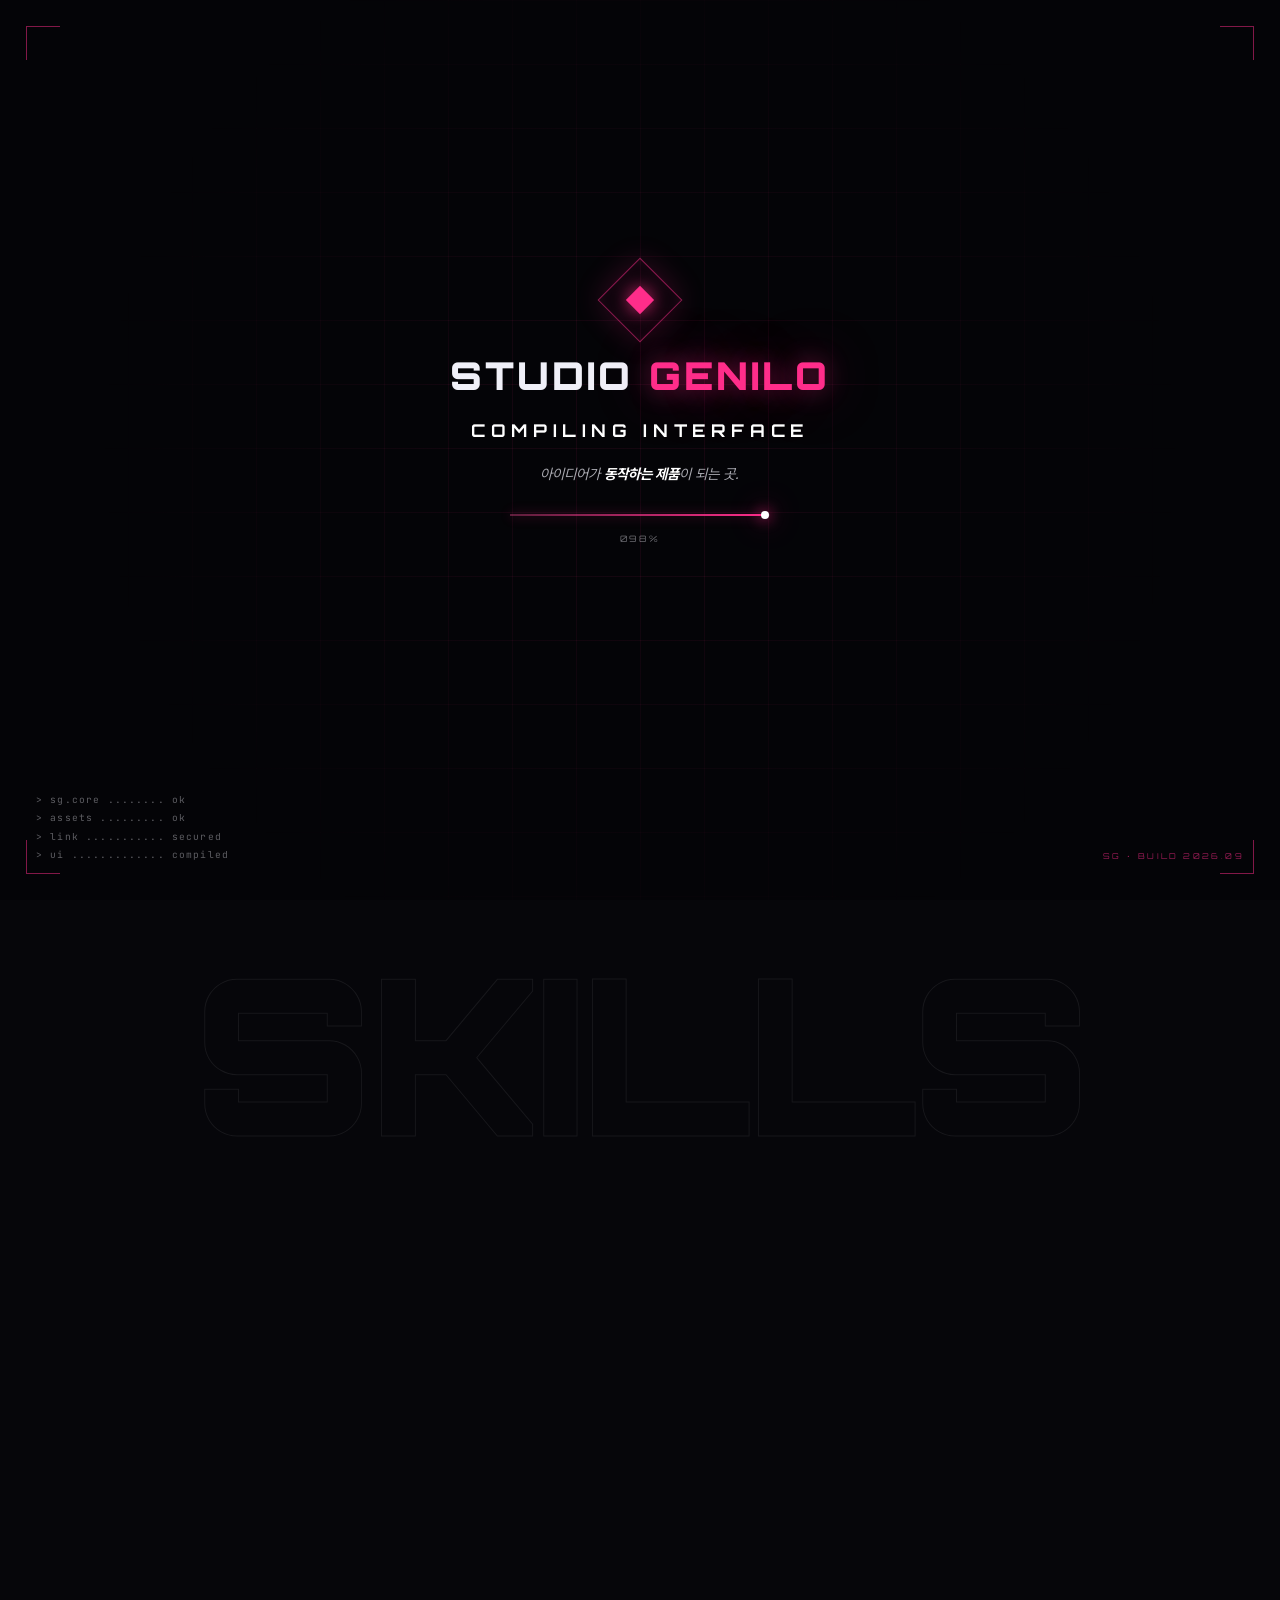
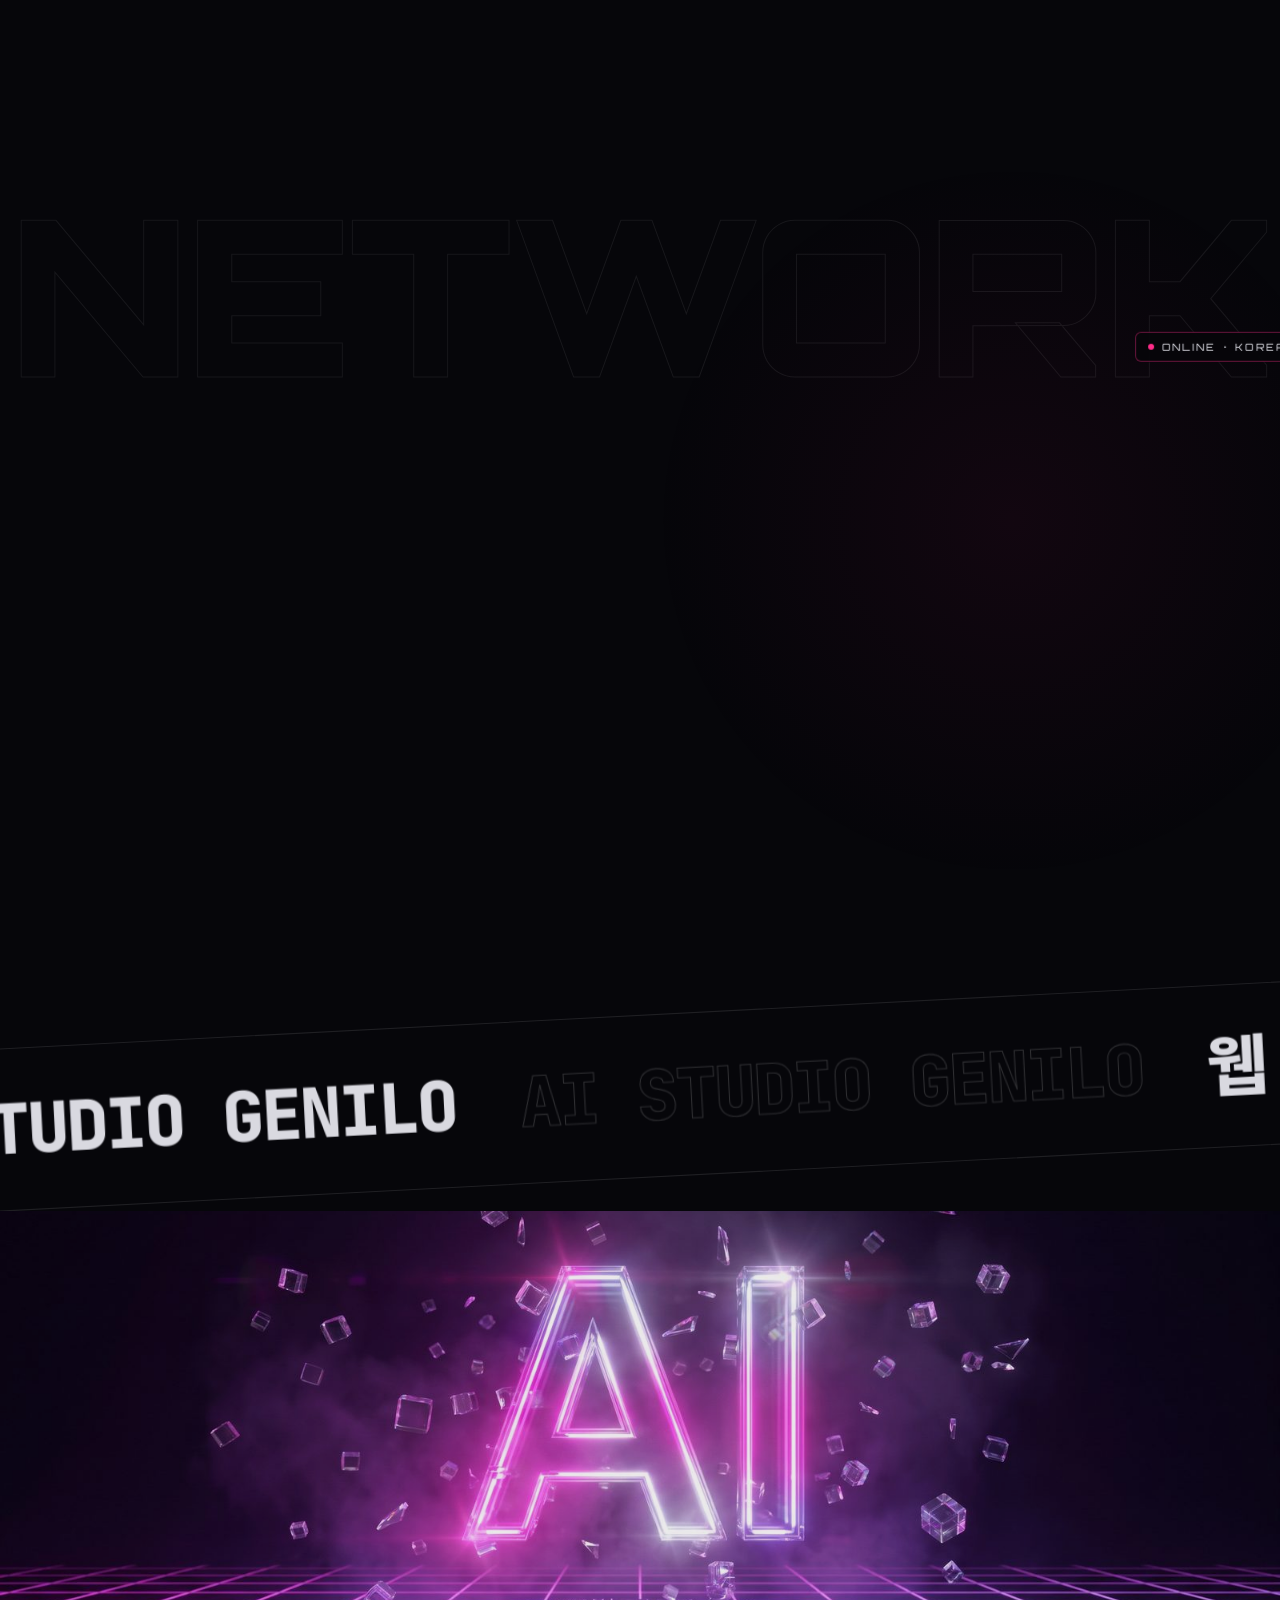
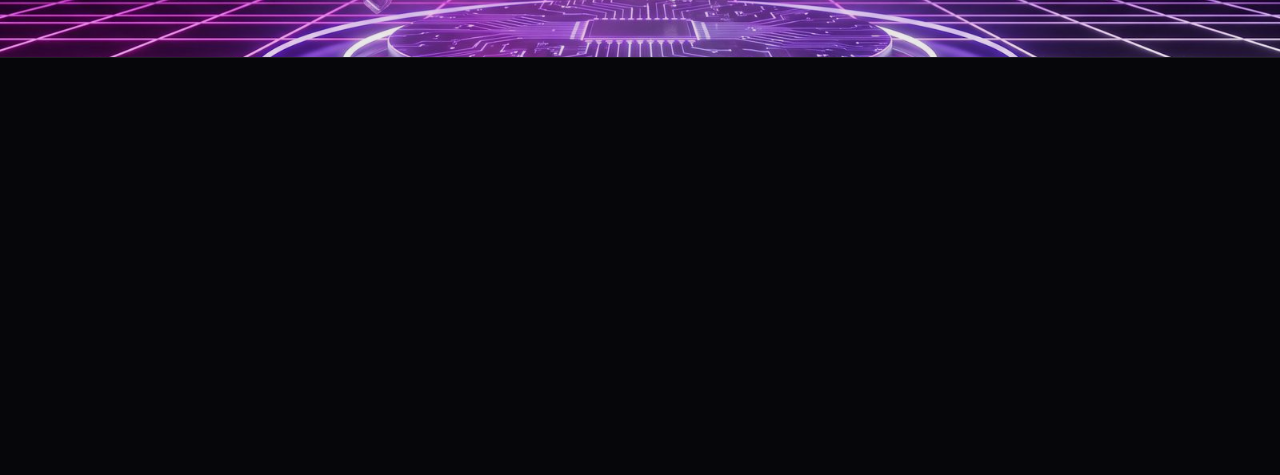
==== commit 2fd8186c: "Contact email: nbh3459@gmail.com Co-Authored-By: Claude Fable 5.1 <noreply@anthropic.com> Claude-Ses" ====
--- a/index.html
+++ b/index.html
@@ -94,7 +94,7 @@
 
 <footer><div class="wrap">
   <div class="foot-top reveal"><div class="foot-logo">Studio <em>Genilo</em></div><nav class="foot-nav"><a href="portfolio.html">제작 사례</a><a href="pricing.html">제작 요금</a><a href="process.html">제작 과정</a><a href="contact.html">상담하기</a></nav></div>
-  <div class="biz reveal"><span><i>상호</i>에이아이 스튜디오 제닐로</span><span><i>대표자</i>문지석</span><span><i>사업자등록번호</i>846-11-03049</span><span><i>전화</i>010-4819-3459</span><span><i>이메일</i>hongslab1@naver.com</span><span><i>주소</i>서울특별시 마포구 만리재로6길 3-20 (공덕동)</span></div>
+  <div class="biz reveal"><span><i>상호</i>에이아이 스튜디오 제닐로</span><span><i>대표자</i>문지석</span><span><i>사업자등록번호</i>846-11-03049</span><span><i>전화</i>010-4819-3459</span><span><i>이메일</i>nbh3459@gmail.com</span><span><i>주소</i>서울특별시 마포구 만리재로6길 3-20 (공덕동)</span></div>
   <div class="copy reveal"><span>© Studio Genilo. All rights reserved.</span><span>STUDIO GENILO · WEB DESIGN</span></div>
 </div></footer>
 
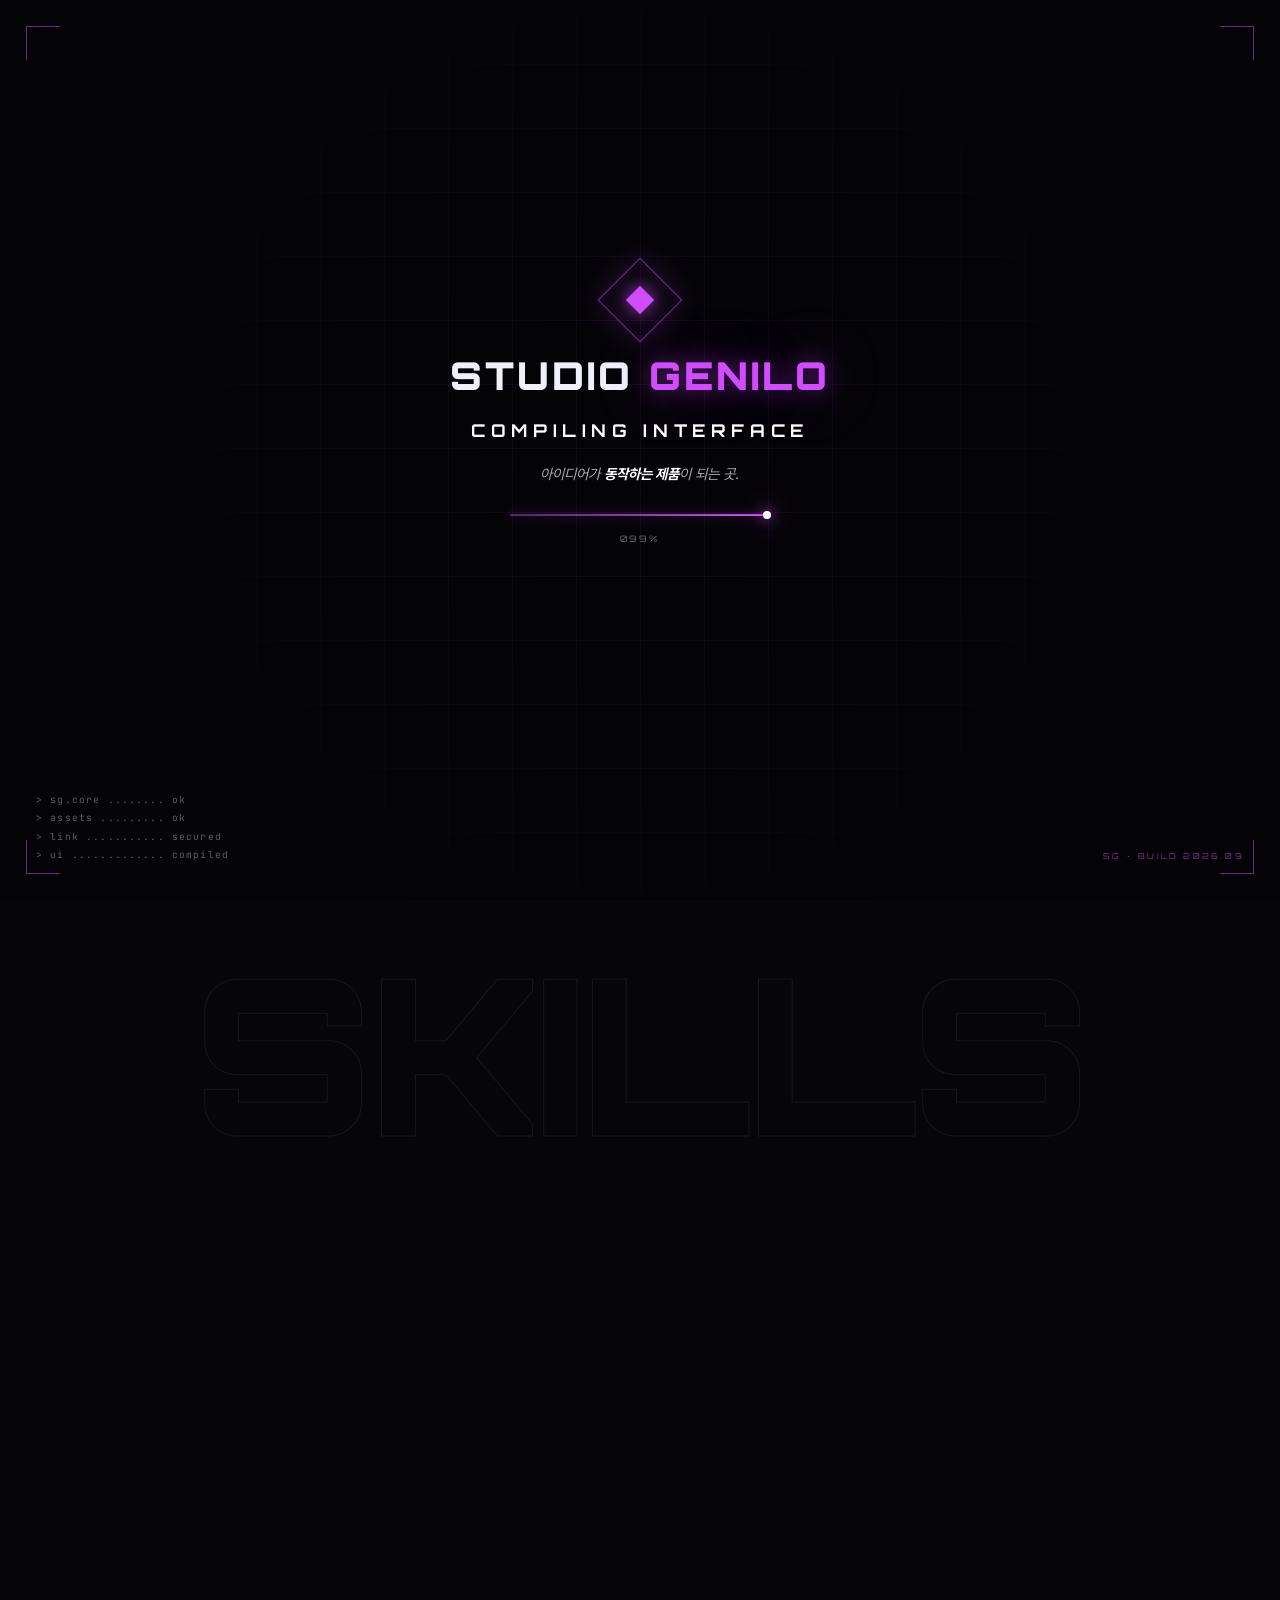
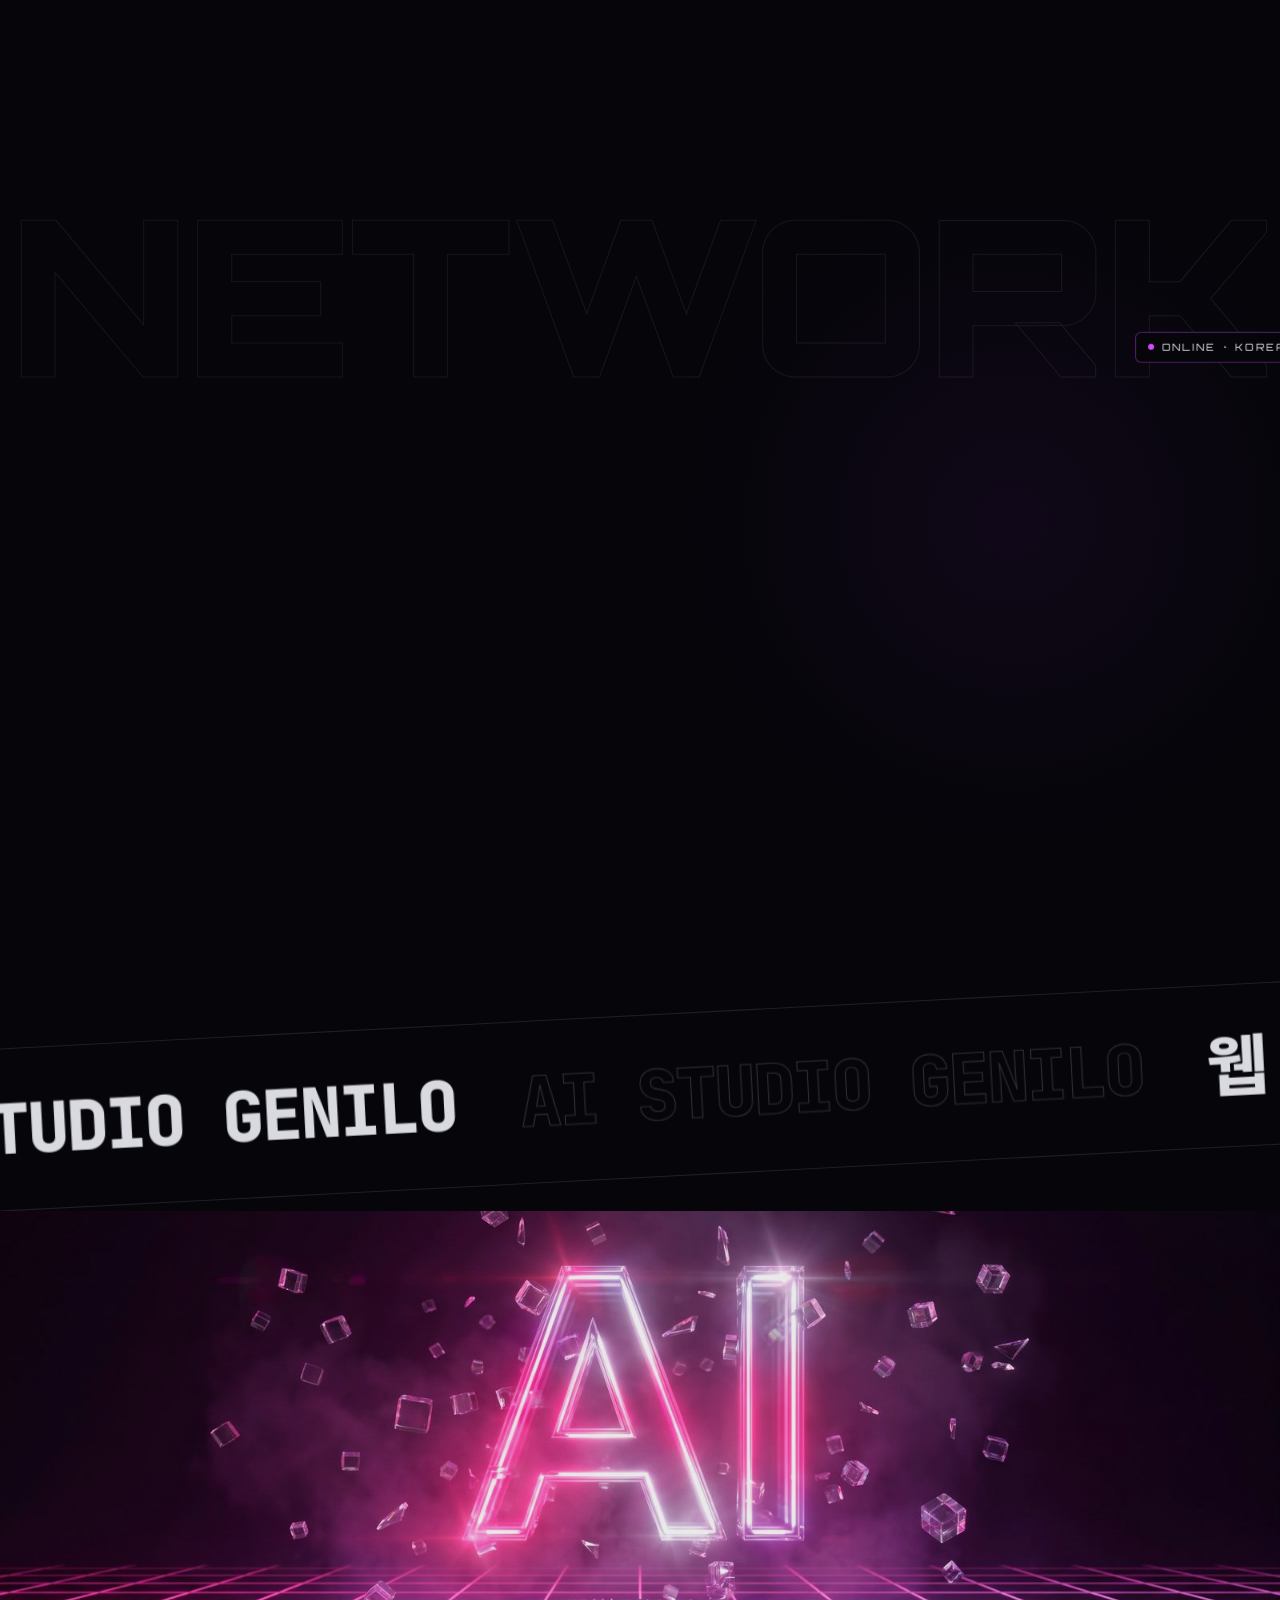
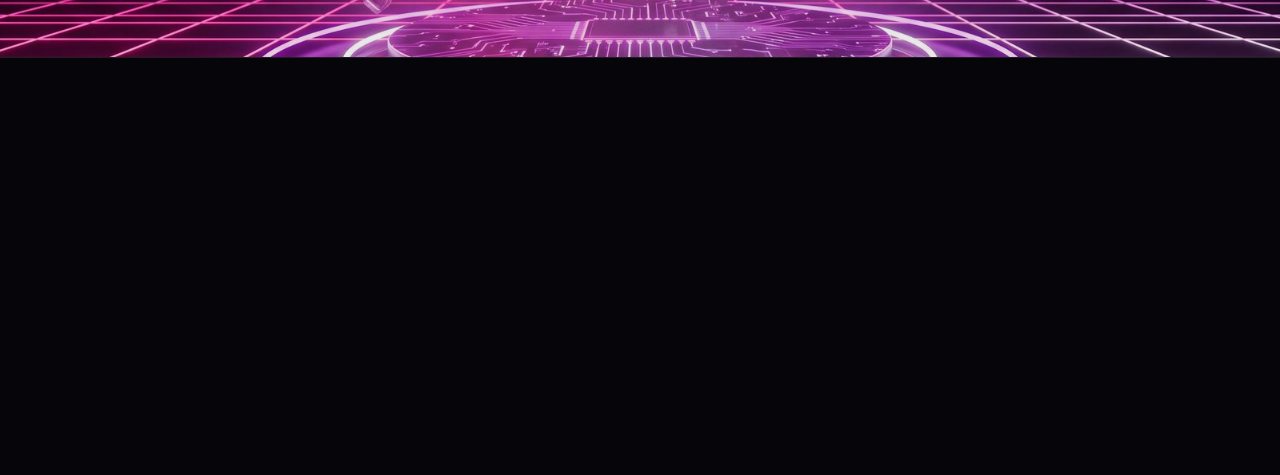
==== commit 821b7cbc: "Palette: hot pink to magenta-violet; skills section glitch reveal - Accent #ff2d8a -> #d24cff, #a814" ====
--- a/index.html
+++ b/index.html
@@ -56,11 +56,11 @@
   <div class="wrap">
     <div class="reveal"><div class="eyebrow scramble">AI SKILLS · NEURAL MAP</div><h2 class="title sk-title">Where <em>AI</em> lives in our workflow<em>.</em></h2></div>
     <div class="sk-stage reveal">
-      <div class="sk-figure"><img src="ai-android-1400.jpg" alt="" loading="lazy" decoding="async"><i class="sk-node" style="--x:46%;--y:22%;--c:#ff2d8a"></i><i class="sk-node" style="--x:36%;--y:50%;--c:#c04dff"></i><i class="sk-node" style="--x:30%;--y:78%;--c:#ff6a3d"></i><i class="sk-node" style="--x:62%;--y:30%;--c:#24d3ff"></i><i class="sk-node" style="--x:58%;--y:56%;--c:#3dff9a"></i><i class="sk-node" style="--x:82%;--y:80%;--c:#ffd23d"></i></div>
-      <i class="sk-link l" style="--xn:46;--y:22%;--c:#ff2d8a"></i><i class="sk-link l" style="--xn:36;--y:50%;--c:#c04dff"></i><i class="sk-link l" style="--xn:30;--y:78%;--c:#ff6a3d"></i><i class="sk-link r" style="--xn:62;--y:30%;--c:#24d3ff"></i><i class="sk-link r" style="--xn:58;--y:56%;--c:#3dff9a"></i><i class="sk-link r" style="--xn:82;--y:80%;--c:#ffd23d"></i>
+      <div class="sk-figure"><img src="ai-android-1400.jpg" alt="" loading="lazy" decoding="async"><i class="sk-node" style="--x:46%;--y:22%;--c:#d24cff"></i><i class="sk-node" style="--x:36%;--y:50%;--c:#7c5cff"></i><i class="sk-node" style="--x:30%;--y:78%;--c:#ff6a3d"></i><i class="sk-node" style="--x:62%;--y:30%;--c:#24d3ff"></i><i class="sk-node" style="--x:58%;--y:56%;--c:#3dff9a"></i><i class="sk-node" style="--x:82%;--y:80%;--c:#ffd23d"></i></div>
+      <i class="sk-link l" style="--xn:46;--y:22%;--c:#d24cff"></i><i class="sk-link l" style="--xn:36;--y:50%;--c:#7c5cff"></i><i class="sk-link l" style="--xn:30;--y:78%;--c:#ff6a3d"></i><i class="sk-link r" style="--xn:62;--y:30%;--c:#24d3ff"></i><i class="sk-link r" style="--xn:58;--y:56%;--c:#3dff9a"></i><i class="sk-link r" style="--xn:82;--y:80%;--c:#ffd23d"></i>
       <div class="sk-cards">
-      <article class="sk-card l" style="--y:22%;--c:#ff2d8a"><h3>Prompt Engineering</h3><p>Specs that models execute exactly</p><span class="lvl">DAILY DRIVER</span><span class="bars"><b class="on"></b><b class="on"></b><b class="on"></b></span><small>CORE_01</small><span class="ret"><i></i><b></b></span></article>
-      <article class="sk-card l" style="--y:50%;--c:#c04dff"><h3>AI Pair Coding</h3><p>Claude Code, Cursor and Copilot in the loop</p><span class="lvl">DAILY DRIVER</span><span class="bars"><b class="on"></b><b class="on"></b><b class="on"></b></span><small>CORE_02</small><span class="ret"><i></i><b></b></span></article>
+      <article class="sk-card l" style="--y:22%;--c:#d24cff"><h3>Prompt Engineering</h3><p>Specs that models execute exactly</p><span class="lvl">DAILY DRIVER</span><span class="bars"><b class="on"></b><b class="on"></b><b class="on"></b></span><small>CORE_01</small><span class="ret"><i></i><b></b></span></article>
+      <article class="sk-card l" style="--y:50%;--c:#7c5cff"><h3>AI Pair Coding</h3><p>Claude Code, Cursor and Copilot in the loop</p><span class="lvl">DAILY DRIVER</span><span class="bars"><b class="on"></b><b class="on"></b><b class="on"></b></span><small>CORE_02</small><span class="ret"><i></i><b></b></span></article>
       <article class="sk-card l" style="--y:78%;--c:#ff6a3d"><h3>Generative Visuals</h3><p>Gemini image models for art direction</p><span class="lvl">SHIP WITH IT</span><span class="bars"><b class="on"></b><b class="on"></b><b></b></span><small>CORE_03</small><span class="ret"><i></i><b></b></span></article>
       <article class="sk-card r" style="--y:30%;--c:#24d3ff"><h3>Agent Workflows</h3><p>Tool-use, MCP and multi-step automation</p><span class="lvl">SHIP WITH IT</span><span class="bars"><b class="on"></b><b class="on"></b><b></b></span><small>CORE_04</small><span class="ret"><i></i><b></b></span></article>
       <article class="sk-card r" style="--y:56%;--c:#3dff9a"><h3>LLM Integration</h3><p>Chat, RAG and search inside web apps</p><span class="lvl">DAILY DRIVER</span><span class="bars"><b class="on"></b><b class="on"></b><b class="on"></b></span><small>CORE_05</small><span class="ret"><i></i><b></b></span></article>
--- a/site.css
+++ b/site.css
@@ -1,5 +1,5 @@
 :root{
-  --accent:#a8145a;--accent-2:#c0246f;--kakao:#fee500;--kakao-ink:#191600;--red:#ff5c6a;
+  --accent:#8a1fc2;--accent-2:#a531db;--kakao:#fee500;--kakao-ink:#191600;--red:#ff5c6a;
   --bg:#171717;--fg:#f0f0f8;--fg2:rgba(240,240,248,.62);--muted:rgba(240,240,248,.46);
   --line:rgba(255,255,255,.10);--line-strong:rgba(255,255,255,.18);--card:rgba(255,255,255,.028);--card-hover:rgba(255,255,255,.055);
   --pill:rgba(20,20,22,.78);--dot:rgba(255,255,255,.08);--ghost:rgba(240,240,248,.05);
@@ -23,7 +23,7 @@
 
 /* dotted grid background */
 .grid-bg{position:fixed;inset:0;pointer-events:none;z-index:0;background-image:radial-gradient(var(--dot) 1px,transparent 1.2px);background-size:26px 26px;transition:opacity .7s;opacity:1}
-.grid-bg:after{content:"";position:absolute;inset:0;background:radial-gradient(60% 50% at 50% 0%,rgba(168,20,90,.05),transparent 70%)}
+.grid-bg:after{content:"";position:absolute;inset:0;background:radial-gradient(60% 50% at 50% 0%,rgba(138,31,194,.05),transparent 70%)}
 
 .wrap{width:min(var(--max),calc(100% - 40px));margin:auto;position:relative}
 .section{padding:120px 0;position:relative;z-index:1}
@@ -44,7 +44,7 @@
 .btn:hover:after{transform:translateX(120%)}
 .btn:hover{transform:translateY(-3px)}
 .btn.primary{background:var(--accent);color:#fff}
-.btn.primary:hover{background:var(--accent-2);box-shadow:0 12px 32px rgba(168,20,90,.35)}
+.btn.primary:hover{background:var(--accent-2);box-shadow:0 12px 32px rgba(138,31,194,.35)}
 .btn.light{background:var(--fg);color:var(--bg)}
 .btn.light:hover{box-shadow:0 12px 30px rgba(0,0,0,.35)}
 .btn.outline{border-color:var(--line-strong);background:transparent;color:var(--fg)}
@@ -90,10 +90,10 @@
 .globe-wrap{position:relative;width:min(560px,80vw);aspect-ratio:1;margin:0 auto 10px;cursor:grab}
 .globe-wrap:active{cursor:grabbing}
 .globe-wrap canvas{width:100%;height:100%;display:block}
-.globe-wrap:before{content:"";position:absolute;inset:-12%;border-radius:50%;background:radial-gradient(circle,rgba(168,20,90,.08),transparent 60%);pointer-events:none}
+.globe-wrap:before{content:"";position:absolute;inset:-12%;border-radius:50%;background:radial-gradient(circle,rgba(138,31,194,.08),transparent 60%);pointer-events:none}
 .online{font-family:var(--font-mono);position:absolute;display:inline-flex;align-items:center;gap:8px;padding:6px 12px;border-radius:6px;border:1px solid rgba(255,255,255,.14);background:rgba(23,23,23,.8);backdrop-filter:blur(8px);font-size:.62rem;letter-spacing:.22em;color:#f0f0f8;white-space:nowrap;transform:translate(-50%,-140%);transition:opacity .4s;pointer-events:none}
-.online b{width:6px;height:6px;border-radius:50%;background:var(--accent);box-shadow:0 0 0 0 rgba(168,20,90,.6);animation:ping 1.8s ease-out infinite}
-@keyframes ping{80%{box-shadow:0 0 0 8px rgba(168,20,90,0)}100%{box-shadow:0 0 0 8px rgba(168,20,90,0)}}
+.online b{width:6px;height:6px;border-radius:50%;background:var(--accent);box-shadow:0 0 0 0 rgba(138,31,194,.6);animation:ping 1.8s ease-out infinite}
+@keyframes ping{80%{box-shadow:0 0 0 8px rgba(138,31,194,0)}100%{box-shadow:0 0 0 8px rgba(138,31,194,0)}}
 .hero .eyebrow{display:flex;justify-content:center}
 .hero h1{font-size:clamp(1.7rem,3.8vw,3.3rem);line-height:1.25;letter-spacing:-.035em;font-weight:700;margin:16px auto 20px;text-align:center;max-width:860px}
 .hero h1 .word{display:inline-block;opacity:0;transform:translateY(40px) rotate(2deg);animation:wordIn 1s var(--ease-out) forwards}
@@ -113,7 +113,7 @@
 
 /* cards */
 .card{position:relative;padding:30px;border:1px solid var(--line);border-radius:16px;background:var(--card);overflow:hidden;transition:transform .5s var(--ease-out),border-color .4s,background .4s,box-shadow .5s}
-.card:before{content:"";position:absolute;inset:0;background:radial-gradient(420px circle at var(--mx,50%) var(--my,50%),rgba(168,20,90,.10),transparent 45%);opacity:0;transition:opacity .4s;pointer-events:none}
+.card:before{content:"";position:absolute;inset:0;background:radial-gradient(420px circle at var(--mx,50%) var(--my,50%),rgba(138,31,194,.10),transparent 45%);opacity:0;transition:opacity .4s;pointer-events:none}
 .card:hover{transform:translateY(-6px);border-color:var(--line-strong);background:var(--card-hover);box-shadow:0 24px 50px rgba(0,0,0,.25)}
 .card:hover:before{opacity:1}
 .card>*{position:relative}
@@ -156,8 +156,8 @@
 .plan ul li{display:flex;gap:10px}
 .plan ul li:before{content:"+";color:var(--accent);font-weight:700;flex:none}
 .plan .btn{margin-top:auto;width:100%}
-.plan.recommended{border-color:rgba(168,20,90,.55);background:linear-gradient(180deg,rgba(168,20,90,.08),transparent 40%),var(--card)}
-.plan.recommended:before{background:radial-gradient(420px circle at var(--mx,50%) var(--my,50%),rgba(168,20,90,.22),transparent 45%)}
+.plan.recommended{border-color:rgba(138,31,194,.55);background:linear-gradient(180deg,rgba(138,31,194,.08),transparent 40%),var(--card)}
+.plan.recommended:before{background:radial-gradient(420px circle at var(--mx,50%) var(--my,50%),rgba(138,31,194,.22),transparent 45%)}
 .badge{font-family:var(--font-mono);position:absolute;top:18px;right:18px;padding:5px 11px;border-radius:999px;background:var(--accent);color:#fff;font-size:.62rem;letter-spacing:.2em;font-weight:700}
 .common{margin-top:26px;padding:24px 28px;border:1px dashed var(--line-strong);border-radius:14px;font-size:.86rem;color:var(--fg2)}
 .common strong{display:block;color:var(--fg);margin-bottom:8px;letter-spacing:.1em;font-size:.76rem}
@@ -173,15 +173,15 @@
 .quick-panel{display:grid;gap:22px}
 .field label{display:block;font-size:.84rem;font-weight:700;margin-bottom:10px}
 .field select,.field input[type=text],.field textarea{width:100%;padding:13px 16px;border-radius:12px;border:1px solid var(--line-strong);background:var(--ghost);color:var(--fg);outline:none;transition:border-color .3s,box-shadow .3s}
-.field select:focus,.field input:focus,.field textarea:focus{border-color:var(--accent);box-shadow:0 0 0 4px rgba(168,20,90,.15)}
+.field select:focus,.field input:focus,.field textarea:focus{border-color:var(--accent);box-shadow:0 0 0 4px rgba(138,31,194,.15)}
 .field select option{color:#171717}
 .choice-row{display:flex;flex-wrap:wrap;gap:8px}
 .choice-row label{display:inline-flex;align-items:center;gap:8px;padding:10px 14px;border:1px solid var(--line-strong);border-radius:999px;font-size:.84rem;cursor:pointer;margin:0;font-weight:500;transition:border-color .3s,background .3s,transform .3s var(--ease-out)}
 .choice-row label:hover{border-color:var(--fg);transform:translateY(-2px)}
-.choice-row label:has(input:checked){border-color:var(--accent);background:rgba(168,20,90,.12)}
+.choice-row label:has(input:checked){border-color:var(--accent);background:rgba(138,31,194,.12)}
 .choice-row input{accent-color:var(--accent);margin:0}
 .quick-result{padding:30px;border-radius:16px;background:#171717;color:#f0f0f8;border:1px solid rgba(255,255,255,.1);display:flex;flex-direction:column;position:relative;overflow:hidden}
-.quick-result:before{content:"";position:absolute;inset:-40% -40% auto auto;width:70%;aspect-ratio:1;border-radius:50%;background:radial-gradient(circle,rgba(168,20,90,.22),transparent 65%);pointer-events:none}
+.quick-result:before{content:"";position:absolute;inset:-40% -40% auto auto;width:70%;aspect-ratio:1;border-radius:50%;background:radial-gradient(circle,rgba(138,31,194,.22),transparent 65%);pointer-events:none}
 .quick-result>*{position:relative}
 .quick-result h3{font-family:var(--font-mono);margin:0;font-size:.72rem;letter-spacing:.3em;text-transform:uppercase;color:rgba(240,240,248,.5)}
 .result-plan{margin-top:16px;font-size:1.2rem;font-weight:700}
@@ -258,7 +258,7 @@
 .privacy input{accent-color:var(--accent);margin-top:4px}
 .form-actions{display:flex;gap:10px;margin-top:20px;flex-wrap:wrap}
 .result{margin-top:12px;font-size:.86rem;min-height:1.4em}
-.form-success{display:none;margin-top:12px;padding:14px 16px;border-radius:12px;background:rgba(168,20,90,.12);border:1px solid rgba(168,20,90,.4);font-size:.86rem}
+.form-success{display:none;margin-top:12px;padding:14px 16px;border-radius:12px;background:rgba(138,31,194,.12);border:1px solid rgba(138,31,194,.4);font-size:.86rem}
 .form-success.show{display:block}
 
 /* footer */
@@ -292,8 +292,8 @@
 .preview-image{width:100%;overflow:auto;max-height:calc(100vh - 110px);object-fit:contain;background:#111}
 
 /* cursor glow */
-.cursor{position:fixed;left:0;top:0;width:360px;height:360px;border-radius:50%;background:radial-gradient(circle,rgba(168,20,90,.05),transparent 60%);pointer-events:none;z-index:2;transform:translate(-50%,-50%);transition:opacity .4s;mix-blend-mode:screen}
-body[data-theme="light"] .cursor{mix-blend-mode:multiply;background:radial-gradient(circle,rgba(168,20,90,.06),transparent 60%)}
+.cursor{position:fixed;left:0;top:0;width:360px;height:360px;border-radius:50%;background:radial-gradient(circle,rgba(138,31,194,.05),transparent 60%);pointer-events:none;z-index:2;transform:translate(-50%,-50%);transition:opacity .4s;mix-blend-mode:screen}
+body[data-theme="light"] .cursor{mix-blend-mode:multiply;background:radial-gradient(circle,rgba(138,31,194,.06),transparent 60%)}
 
 /* responsive */
 @media (max-width:1100px){
@@ -330,15 +330,15 @@
 .hero:after{content:"";position:absolute;inset:0;z-index:0;background:radial-gradient(70% 60% at 50% 45%,rgba(23,23,23,.25),rgba(23,23,23,.9) 80%),linear-gradient(180deg,rgba(23,23,23,.65),transparent 28%,transparent 62%,#171717)}
 .hero .wrap,.hero .hero-scroll{position:relative;z-index:1}
 /* ===== 포트폴리오 라벨 강조 ===== */
-#portfolio .eyebrow{font-size:1.05rem;letter-spacing:.42em;font-weight:700;color:#fff;padding:12px 22px 12px 26px;border:1px solid rgba(192,36,111,.55);border-radius:999px;background:linear-gradient(90deg,rgba(168,20,90,.32),rgba(168,20,90,.12));box-shadow:0 0 0 4px rgba(168,20,90,.10),0 12px 40px rgba(168,20,90,.35);animation:portfolioGlow 2.6s ease-in-out infinite}
+#portfolio .eyebrow{font-size:1.05rem;letter-spacing:.42em;font-weight:700;color:#fff;padding:12px 22px 12px 26px;border:1px solid rgba(165,49,219,.55);border-radius:999px;background:linear-gradient(90deg,rgba(138,31,194,.32),rgba(138,31,194,.12));box-shadow:0 0 0 4px rgba(138,31,194,.10),0 12px 40px rgba(138,31,194,.35);animation:portfolioGlow 2.6s ease-in-out infinite}
 #portfolio .eyebrow:before,#portfolio .eyebrow:after{color:var(--accent-2)}
 #portfolio .title{margin-top:26px;font-size:clamp(2rem,4vw,3.4rem)}
-@keyframes portfolioGlow{0%,100%{box-shadow:0 0 0 4px rgba(168,20,90,.10),0 12px 40px rgba(168,20,90,.35)}50%{box-shadow:0 0 0 8px rgba(168,20,90,.06),0 16px 56px rgba(168,20,90,.55)}}
+@keyframes portfolioGlow{0%,100%{box-shadow:0 0 0 4px rgba(138,31,194,.10),0 12px 40px rgba(138,31,194,.35)}50%{box-shadow:0 0 0 8px rgba(138,31,194,.06),0 16px 56px rgba(138,31,194,.55)}}
 @media(max-width:720px){#portfolio .eyebrow{font-size:.82rem;letter-spacing:.32em;padding:10px 16px 10px 20px}}
 /* ===== 스튜디오 비주얼 (index) ===== */
 .studio{padding-top:0}
-.studio .frame{position:relative;margin-top:44px;border-radius:22px;overflow:hidden;border:1px solid var(--line-strong);background:#0f0f11;box-shadow:0 40px 120px rgba(168,20,90,.18),0 20px 60px rgba(0,0,0,.5)}
-.studio .frame img{display:block;width:100%;height:auto;aspect-ratio:16/9;object-fit:cover;transform:scale(1.02);transition:transform 1.6s var(--ease-out)}
+.studio .frame{position:relative;margin-top:44px;border-radius:22px;overflow:hidden;border:1px solid var(--line-strong);background:#0f0f11;box-shadow:0 40px 120px rgba(138,31,194,.18),0 20px 60px rgba(0,0,0,.5)}
+.studio .frame img{display:block;width:100%;height:auto;aspect-ratio:16/9;object-fit:cover;filter:hue-rotate(22deg);transform:scale(1.02);transition:transform 1.6s var(--ease-out)}
 .studio .frame.in img{transform:none}
 .studio .frame:after{content:"";position:absolute;inset:0;background:linear-gradient(180deg,rgba(23,23,23,.28),transparent 40%,transparent 75%,rgba(23,23,23,.55));pointer-events:none}
 .studio .tag{position:absolute;z-index:2;font-family:var(--font-mono);font-size:.62rem;letter-spacing:.28em;text-transform:uppercase;color:rgba(240,240,248,.82);display:inline-flex;align-items:center;gap:.7em;padding:8px 12px;border:1px solid rgba(255,255,255,.16);border-radius:999px;background:rgba(20,20,22,.55);backdrop-filter:blur(8px)}
--- a/cyber.css
+++ b/cyber.css
@@ -1,31 +1,31 @@
 /* ===== Studio Genilo · HUD / AI skin ===== */
-:root{--font-hud:"Orbitron","JetBrains Mono",ui-monospace,monospace;--neon:#ff2d8a;--neon-2:#d9267a;--glow:rgba(255,45,138,.45)}
+:root{--font-hud:"Orbitron","JetBrains Mono",ui-monospace,monospace;--neon:#d24cff;--neon-2:#b23ae0;--glow:rgba(210,76,255,.45)}
 body[data-theme="dark"]{--bg:#06060a;--pill:rgba(8,8,12,.8);--card:rgba(255,255,255,.022);--card-hover:rgba(255,255,255,.045)}
 .hero:after{background:radial-gradient(70% 60% at 50% 45%,rgba(6,6,10,.2),rgba(6,6,10,.92) 80%),linear-gradient(180deg,rgba(6,6,10,.7),transparent 28%,transparent 62%,#06060a)}
 .mobile-menu{background:rgba(6,6,10,.96)}
-.grid-bg:after{background:radial-gradient(60% 50% at 50% 0%,rgba(255,45,138,.07),transparent 70%)}
+.grid-bg:after{background:radial-gradient(60% 50% at 50% 0%,rgba(210,76,255,.07),transparent 70%)}
 
 /* 스캔라인 + 스윕 */
 .scan{position:fixed;inset:0;z-index:3;pointer-events:none;background:repeating-linear-gradient(0deg,rgba(255,255,255,.028) 0 1px,transparent 1px 3px);opacity:.55}
-.scan:after{content:"";position:absolute;left:0;right:0;height:160px;top:-180px;background:linear-gradient(180deg,transparent,rgba(255,45,138,.06),transparent);animation:sweep 9s linear infinite}
+.scan:after{content:"";position:absolute;left:0;right:0;height:160px;top:-180px;background:linear-gradient(180deg,transparent,rgba(210,76,255,.06),transparent);animation:sweep 9s linear infinite}
 @keyframes sweep{to{top:110%}}
 body[data-theme="light"] .scan{opacity:.15}
 
 /* 화면 모서리 HUD */
 .hud{position:fixed;inset:18px;z-index:3;pointer-events:none}
-.hud i{position:absolute;width:26px;height:26px;border:1px solid rgba(255,45,138,.45)}
+.hud i{position:absolute;width:26px;height:26px;border:1px solid rgba(210,76,255,.45)}
 .hud i:nth-child(1){left:0;top:0;border-right:0;border-bottom:0}
 .hud i:nth-child(2){right:0;top:0;border-left:0;border-bottom:0}
 .hud i:nth-child(3){left:0;bottom:0;border-right:0;border-top:0}
 .hud i:nth-child(4){right:0;bottom:0;border-left:0;border-top:0}
-.hud:before,.hud:after{font-family:var(--font-hud);position:absolute;font-size:.55rem;letter-spacing:.3em;color:rgba(255,45,138,.65);text-transform:uppercase}
+.hud:before,.hud:after{font-family:var(--font-hud);position:absolute;font-size:.55rem;letter-spacing:.3em;color:rgba(210,76,255,.65);text-transform:uppercase}
 .hud:before{content:"SG · AI WEB APP STUDIO";left:36px;bottom:2px}
 .hud:after{content:"SYS.ONLINE";right:36px;bottom:2px;animation:blink 2.4s steps(2) infinite}
 @keyframes blink{50%{opacity:.25}}
 @media(max-width:900px){.hud{inset:12px}.hud:before,.hud:after{display:none}}
 
 /* 헤더 */
-.pill{border-color:rgba(255,45,138,.28);box-shadow:0 10px 40px rgba(0,0,0,.45),0 0 0 1px rgba(255,45,138,.06),0 0 30px rgba(255,45,138,.08)}
+.pill{border-color:rgba(210,76,255,.28);box-shadow:0 10px 40px rgba(0,0,0,.45),0 0 0 1px rgba(210,76,255,.06),0 0 30px rgba(210,76,255,.08)}
 .logo{font-family:var(--font-hud);font-weight:700;letter-spacing:.03em;font-size:1.3rem;gap:5px}
 .dots i{width:5px;height:5px}
 .pill{height:76px;padding:0 14px 0 28px}
@@ -40,11 +40,11 @@
 @media(max-width:640px){.pill{height:64px;padding:0 10px 0 20px}.logo{font-size:1.1rem}.chat-pill,.menu-btn{height:42px}.menu-btn{width:42px}}
 .links a:after{background:var(--neon);box-shadow:0 0 8px var(--neon)}
 .dots i.on{background:var(--neon);box-shadow:0 0 8px var(--neon)}
-.chat-pill{border-color:rgba(255,45,138,.35)}
+.chat-pill{border-color:rgba(210,76,255,.35)}
 
 /* 타이포 */
 .eyebrow{font-family:var(--font-hud);color:var(--neon-2);text-shadow:0 0 12px var(--glow);font-weight:700;letter-spacing:.34em}
-.eyebrow:before,.eyebrow:after{color:rgba(255,45,138,.5)}
+.eyebrow:before,.eyebrow:after{color:rgba(210,76,255,.5)}
 .title em{text-shadow:0 0 18px var(--glow)}
 .hero-scroll,.online,.copy,.foot-nav,.biz span i,.plan h3,.maint h3,.quick-result h3,th,.badge,.mobile-menu a span,.scroll-meter,.step b,.common strong,.preview-title{font-family:var(--font-hud)}
 .foot-logo{font-family:var(--font-hud);letter-spacing:.02em;font-size:1.5rem}
@@ -64,23 +64,23 @@
  linear-gradient(var(--neon),var(--neon)) right 0 bottom 0/14px 1px no-repeat,linear-gradient(var(--neon),var(--neon)) right 0 bottom 0/1px 14px no-repeat;
  opacity:.5;transition:opacity .4s}
 .card:hover:after{opacity:1}
-.card:hover{border-color:rgba(255,45,138,.4);box-shadow:0 24px 50px rgba(0,0,0,.35),0 0 30px rgba(255,45,138,.08)}
+.card:hover{border-color:rgba(210,76,255,.4);box-shadow:0 24px 50px rgba(0,0,0,.35),0 0 30px rgba(210,76,255,.08)}
 .icon{border-radius:8px}
 .quick-result,.detail-options,.kakao-inline,.common,.preview-dialog{border-radius:10px}
 .quick-result{background:#08080c}
 
 /* 버튼 */
 .btn{border-radius:6px;clip-path:polygon(9px 0,100% 0,100% calc(100% - 9px),calc(100% - 9px) 100%,0 100%,0 9px)}
-.btn.primary{background:linear-gradient(90deg,#b8175f,#e0287f);box-shadow:0 0 24px rgba(255,45,138,.25)}
-.btn.primary:hover{background:linear-gradient(90deg,#c91a68,#ff2d8a);box-shadow:0 0 40px rgba(255,45,138,.45)}
-.btn.outline{border-color:rgba(255,45,138,.45)}
+.btn.primary{background:linear-gradient(90deg,#b8175f,#e0287f);box-shadow:0 0 24px rgba(210,76,255,.25)}
+.btn.primary:hover{background:linear-gradient(90deg,#9a2bd0,#d24cff);box-shadow:0 0 40px rgba(210,76,255,.45)}
+.btn.outline{border-color:rgba(210,76,255,.45)}
 .preview-btn,.visit-btn,.choice-row label{border-radius:6px}
-.visit-btn{box-shadow:0 0 18px rgba(255,45,138,.25)}
+.visit-btn{box-shadow:0 0 18px rgba(210,76,255,.25)}
 .field select,.field input[type=text],.field textarea{border-radius:8px}
 
 /* 히어로 HUD */
 .hero .eyebrow{font-size:.66rem}
-.hero h1{text-shadow:0 0 40px rgba(255,45,138,.18)}
+.hero h1{text-shadow:0 0 40px rgba(210,76,255,.18)}
 .hero-scroll{letter-spacing:.36em}
 .hero-tags{position:absolute;left:38px;bottom:44px;z-index:1;display:flex;flex-direction:column;gap:12px;font-family:var(--font-hud);font-size:.55rem;letter-spacing:.28em;color:var(--muted)}
 .hero-tags span{display:flex;align-items:center;gap:10px}
@@ -89,42 +89,42 @@
 .hud-stats span{display:flex;flex-direction:column;align-items:flex-end;font-size:.5rem;letter-spacing:.3em;color:var(--muted)}
 .hud-stats span b{font-size:1.1rem;color:var(--neon);text-shadow:0 0 12px var(--glow);letter-spacing:0;line-height:1.2}
 @media(max-width:1100px){.hud-stats,.hero-tags{display:none}}
-.online{border-color:rgba(255,45,138,.4);background:rgba(6,6,10,.85)}
-.online b{background:var(--neon);box-shadow:0 0 0 0 rgba(255,45,138,.6)}
+.online{border-color:rgba(210,76,255,.4);background:rgba(6,6,10,.85)}
+.online b{background:var(--neon);box-shadow:0 0 0 0 rgba(210,76,255,.6)}
 
 /* ===== 부팅 시퀀스 ===== */
 .boot{position:fixed;inset:0;z-index:100;background:#040407;display:grid;place-items:center;color:#f0f0f8;transition:opacity .9s var(--ease-in-out),visibility .9s;overflow:hidden}
 .boot.out{opacity:0;visibility:hidden;pointer-events:none}
-.boot-grid{position:absolute;inset:0;background-image:linear-gradient(rgba(255,45,138,.07) 1px,transparent 1px),linear-gradient(90deg,rgba(255,45,138,.07) 1px,transparent 1px);background-size:64px 64px;-webkit-mask-image:radial-gradient(circle at 50% 50%,#000 15%,transparent 70%);mask-image:radial-gradient(circle at 50% 50%,#000 15%,transparent 70%);animation:gridDrift 12s linear infinite}
+.boot-grid{position:absolute;inset:0;background-image:linear-gradient(rgba(210,76,255,.07) 1px,transparent 1px),linear-gradient(90deg,rgba(210,76,255,.07) 1px,transparent 1px);background-size:64px 64px;-webkit-mask-image:radial-gradient(circle at 50% 50%,#000 15%,transparent 70%);mask-image:radial-gradient(circle at 50% 50%,#000 15%,transparent 70%);animation:gridDrift 12s linear infinite}
 @keyframes gridDrift{to{background-position:64px 64px}}
 .boot-inner{position:relative;text-align:center;display:flex;flex-direction:column;align-items:center;gap:16px;padding:0 24px;transition:transform .8s var(--ease-in-out),opacity .6s}
 .boot.out .boot-inner{transform:translateY(-30px);opacity:0}
-.boot-mark{width:60px;height:60px;border:1px solid rgba(255,45,138,.55);transform:rotate(45deg);display:grid;place-items:center;margin-bottom:10px;box-shadow:0 0 30px rgba(255,45,138,.2),inset 0 0 20px rgba(255,45,138,.12);animation:markPulse 2.2s ease-in-out infinite}
+.boot-mark{width:60px;height:60px;border:1px solid rgba(210,76,255,.55);transform:rotate(45deg);display:grid;place-items:center;margin-bottom:10px;box-shadow:0 0 30px rgba(210,76,255,.2),inset 0 0 20px rgba(210,76,255,.12);animation:markPulse 2.2s ease-in-out infinite}
 .boot-mark i{width:20px;height:20px;background:var(--neon);box-shadow:0 0 20px var(--neon)}
-@keyframes markPulse{50%{box-shadow:0 0 50px rgba(255,45,138,.5),inset 0 0 30px rgba(255,45,138,.28)}}
+@keyframes markPulse{50%{box-shadow:0 0 50px rgba(210,76,255,.5),inset 0 0 30px rgba(210,76,255,.28)}}
 .boot-logo{font-family:var(--font-hud);font-weight:900;font-size:clamp(1.5rem,4vw,2.4rem);letter-spacing:.08em;text-transform:uppercase;line-height:1}
-.boot-logo em{font-style:normal;color:var(--neon);text-shadow:0 0 24px var(--glow),0 0 60px rgba(255,45,138,.35)}
+.boot-logo em{font-style:normal;color:var(--neon);text-shadow:0 0 24px var(--glow),0 0 60px rgba(210,76,255,.35)}
 .boot-status{font-family:var(--font-hud);font-size:clamp(.8rem,1.8vw,1.1rem);letter-spacing:.32em;font-weight:700;color:#fff;min-height:1.4em;margin-top:6px}
 .boot-status.ready{color:var(--neon);text-shadow:0 0 16px var(--glow)}
 .boot-tag{font-size:.9rem;color:rgba(240,240,248,.7);font-style:italic}
 .boot-tag b{color:#fff;font-weight:700}
 .boot-bar{position:relative;width:min(260px,60vw);height:2px;background:rgba(255,255,255,.08);margin-top:12px}
-.boot-bar i{position:absolute;left:0;top:0;bottom:0;width:0;background:linear-gradient(90deg,rgba(255,45,138,.3),var(--neon));box-shadow:0 0 12px var(--glow)}
+.boot-bar i{position:absolute;left:0;top:0;bottom:0;width:0;background:linear-gradient(90deg,rgba(210,76,255,.3),var(--neon));box-shadow:0 0 12px var(--glow)}
 .boot-bar b{position:absolute;top:50%;left:0;width:8px;height:8px;border-radius:50%;background:#fff;box-shadow:0 0 14px var(--neon),0 0 30px var(--neon);transform:translate(-50%,-50%)}
 .boot-pct{font-family:var(--font-hud);font-size:.55rem;letter-spacing:.3em;color:var(--muted)}
-.boot-enter{font-family:var(--font-hud);position:relative;margin-top:10px;padding:17px 44px 19px;border:1px solid rgba(255,45,138,.6);background:linear-gradient(90deg,rgba(255,45,138,.2),rgba(255,45,138,.05));color:#fff;font-size:.7rem;letter-spacing:.32em;font-weight:700;clip-path:polygon(12px 0,100% 0,100% calc(100% - 12px),calc(100% - 12px) 100%,0 100%,0 12px);box-shadow:0 0 30px rgba(255,45,138,.2);opacity:0;transform:translateY(12px);pointer-events:none;transition:opacity .6s,transform .6s var(--ease-out),background .3s,box-shadow .3s}
+.boot-enter{font-family:var(--font-hud);position:relative;margin-top:10px;padding:17px 44px 19px;border:1px solid rgba(210,76,255,.6);background:linear-gradient(90deg,rgba(210,76,255,.2),rgba(210,76,255,.05));color:#fff;font-size:.7rem;letter-spacing:.32em;font-weight:700;clip-path:polygon(12px 0,100% 0,100% calc(100% - 12px),calc(100% - 12px) 100%,0 100%,0 12px);box-shadow:0 0 30px rgba(210,76,255,.2);opacity:0;transform:translateY(12px);pointer-events:none;transition:opacity .6s,transform .6s var(--ease-out),background .3s,box-shadow .3s}
 .boot.ready .boot-enter{opacity:1;transform:none;pointer-events:auto}
-.boot-enter:hover{background:linear-gradient(90deg,rgba(255,45,138,.45),rgba(255,45,138,.15));box-shadow:0 0 50px rgba(255,45,138,.5)}
+.boot-enter:hover{background:linear-gradient(90deg,rgba(210,76,255,.45),rgba(210,76,255,.15));box-shadow:0 0 50px rgba(210,76,255,.5)}
 .boot-enter small{position:absolute;right:16px;bottom:5px;font-size:.4rem;letter-spacing:.3em;color:var(--neon)}
 .boot-enter:before,.boot-enter:after{content:"";position:absolute;width:6px;height:6px;background:var(--neon);transform:rotate(45deg);box-shadow:0 0 8px var(--neon)}
 .boot-enter:before{left:9px;top:9px}.boot-enter:after{right:9px;bottom:9px}
 .boot-corners{position:absolute;inset:26px;pointer-events:none}
-.boot-corners i{position:absolute;width:34px;height:34px;border:1px solid rgba(255,45,138,.5)}
+.boot-corners i{position:absolute;width:34px;height:34px;border:1px solid rgba(210,76,255,.5)}
 .boot-corners i:nth-child(1){left:0;top:0;border-right:0;border-bottom:0}.boot-corners i:nth-child(2){right:0;top:0;border-left:0;border-bottom:0}.boot-corners i:nth-child(3){left:0;bottom:0;border-right:0;border-top:0}.boot-corners i:nth-child(4){right:0;bottom:0;border-left:0;border-top:0}
 .boot-log{position:absolute;left:36px;bottom:36px;font-family:var(--font-mono);font-size:.6rem;letter-spacing:.12em;color:rgba(240,240,248,.38);text-align:left;line-height:1.9}
 .boot-log div{opacity:0;animation:logIn .3s forwards}
 @keyframes logIn{to{opacity:1}}
-.boot-ver{position:absolute;right:36px;bottom:36px;font-family:var(--font-hud);font-size:.5rem;letter-spacing:.3em;color:rgba(255,45,138,.6)}
+.boot-ver{position:absolute;right:36px;bottom:36px;font-family:var(--font-hud);font-size:.5rem;letter-spacing:.3em;color:rgba(210,76,255,.6)}
 @media(max-width:640px){.boot-log,.boot-ver{display:none}.boot-corners{inset:16px}}
 body.booting{overflow:hidden}
 body.booting .hero h1 .word{animation-play-state:paused}
@@ -134,7 +134,7 @@
 .hero-x{min-height:100svh;padding:120px 0 90px;justify-content:center}
 .hero-x:after{background:linear-gradient(180deg,rgba(6,6,10,.45),transparent 30%,transparent 70%,#06060a)}
 .hero-art{position:absolute;top:0;right:0;bottom:0;width:min(70vw,1240px);z-index:0;pointer-events:none}
-.hero-art img{width:100%;height:100%;object-fit:cover;object-position:right center;-webkit-mask-image:linear-gradient(90deg,transparent 0,#000 40%);mask-image:linear-gradient(90deg,transparent 0,#000 40%);animation:artIn 2.4s var(--ease-out) both}
+.hero-art img{width:100%;height:100%;object-fit:cover;filter:hue-rotate(34deg);object-position:right center;-webkit-mask-image:linear-gradient(90deg,transparent 0,#000 40%);mask-image:linear-gradient(90deg,transparent 0,#000 40%);animation:artIn 2.4s var(--ease-out) both}
 @keyframes artIn{from{opacity:0;transform:translateX(50px) scale(1.04)}}
 .hero-x .wrap{z-index:1}
 .hero-copy{max-width:760px}
@@ -151,12 +151,12 @@
 .ai-grid{display:grid;grid-template-columns:.95fr 1.05fr;gap:40px;align-items:center}
 .ai-figure{position:relative;margin:0 0 0 -70px;aspect-ratio:1;width:min(100%,640px);justify-self:start}
 .ai-figure img{width:100%;height:100%;object-fit:cover;-webkit-mask-image:radial-gradient(circle at 50% 45%,#000 52%,transparent 76%);mask-image:radial-gradient(circle at 50% 45%,#000 52%,transparent 76%);transform:scale(1.18);transform-origin:50% 58%}
-.ai-figure:before{content:"";position:absolute;inset:7%;border:1px solid rgba(255,45,138,.5);pointer-events:none;z-index:2;
+.ai-figure:before{content:"";position:absolute;inset:7%;border:1px solid rgba(210,76,255,.5);pointer-events:none;z-index:2;
  -webkit-mask:linear-gradient(#000 0 0) top left/42px 42px no-repeat,linear-gradient(#000 0 0) top right/42px 42px no-repeat,linear-gradient(#000 0 0) bottom left/42px 42px no-repeat,linear-gradient(#000 0 0) bottom right/42px 42px no-repeat;
  mask:linear-gradient(#000 0 0) top left/42px 42px no-repeat,linear-gradient(#000 0 0) top right/42px 42px no-repeat,linear-gradient(#000 0 0) bottom left/42px 42px no-repeat,linear-gradient(#000 0 0) bottom right/42px 42px no-repeat}
-.ai-figure:after{content:"";position:absolute;left:50%;top:50%;width:96%;aspect-ratio:1;border-radius:50%;border:1px dashed rgba(255,45,138,.35);transform:translate(-50%,-50%);animation:spin 46s linear infinite;pointer-events:none}
+.ai-figure:after{content:"";position:absolute;left:50%;top:50%;width:96%;aspect-ratio:1;border-radius:50%;border:1px dashed rgba(210,76,255,.35);transform:translate(-50%,-50%);animation:spin 46s linear infinite;pointer-events:none}
 @keyframes spin{to{transform:translate(-50%,-50%) rotate(360deg)}}
-.hud-label{position:absolute;z-index:3;font-family:var(--font-hud);font-size:.55rem;letter-spacing:.24em;color:rgba(240,240,248,.85);line-height:1.8;padding:8px 14px;border:1px solid rgba(255,45,138,.45);background:rgba(6,6,10,.62);backdrop-filter:blur(6px);clip-path:polygon(8px 0,100% 0,100% calc(100% - 8px),calc(100% - 8px) 100%,0 100%,0 8px)}
+.hud-label{position:absolute;z-index:3;font-family:var(--font-hud);font-size:.55rem;letter-spacing:.24em;color:rgba(240,240,248,.85);line-height:1.8;padding:8px 14px;border:1px solid rgba(210,76,255,.45);background:rgba(6,6,10,.62);backdrop-filter:blur(6px);clip-path:polygon(8px 0,100% 0,100% calc(100% - 8px),calc(100% - 8px) 100%,0 100%,0 8px)}
 .hud-label b{display:inline-block;width:6px;height:6px;background:var(--neon);box-shadow:0 0 8px var(--neon);margin-right:8px;vertical-align:middle}
 .hud-label i{font-style:normal;color:var(--neon)}
 .hud-label.tl{left:4%;top:6%}.hud-label.br{right:2%;bottom:14%}
@@ -173,12 +173,12 @@
 .net-grid{display:grid;grid-template-columns:1fr 1fr;gap:20px;align-items:center}
 .net .globe-wrap{width:min(680px,58vw);margin:0;justify-self:end;transform:translateX(18%)}
 .net-tags{display:flex;flex-wrap:wrap;gap:8px;margin-top:22px}
-.net-tags span{font-family:var(--font-hud);font-size:.55rem;letter-spacing:.24em;padding:8px 12px;border:1px solid rgba(255,45,138,.35);color:rgba(240,240,248,.8);clip-path:polygon(6px 0,100% 0,100% calc(100% - 6px),calc(100% - 6px) 100%,0 100%,0 6px)}
+.net-tags span{font-family:var(--font-hud);font-size:.55rem;letter-spacing:.24em;padding:8px 12px;border:1px solid rgba(210,76,255,.35);color:rgba(240,240,248,.8);clip-path:polygon(6px 0,100% 0,100% calc(100% - 6px),calc(100% - 6px) 100%,0 100%,0 6px)}
 @media(max-width:900px){.net-grid{grid-template-columns:1fr}.net .globe-wrap{width:min(420px,90vw);justify-self:center;transform:none;margin-top:30px}}
 
 /* ===== CTA 밴드: AI 타이포 전면 배경 ===== */
 .cta-x{position:relative;z-index:1;margin:40px 0 0;padding:170px 0;overflow:hidden;text-align:left}
-.cta-bg{position:absolute;inset:0;width:100%;height:100%;object-fit:cover;object-position:78% 42%;opacity:.92;z-index:0}
+.cta-bg{position:absolute;inset:0;width:100%;height:100%;object-fit:cover;filter:hue-rotate(22deg);object-position:78% 42%;opacity:.92;z-index:0}
 .cta-x:before{content:"";position:absolute;inset:0;z-index:0;background:linear-gradient(180deg,#06060a,transparent 30%,transparent 70%,#06060a),linear-gradient(90deg,rgba(6,6,10,.96) 0,rgba(6,6,10,.85) 32%,rgba(6,6,10,.25) 58%,transparent 80%)}
 .cta-inner{position:relative;z-index:1}
 .cta-x .eyebrow{color:#fff}
@@ -193,8 +193,8 @@
 .sk-title{font-size:clamp(1.8rem,3.6vw,3rem)}
 .sk-stage{position:relative;margin-top:50px}
 .sk-figure{position:relative;width:40%;margin:0 auto;aspect-ratio:1}
-.sk-figure img{width:100%;height:100%;object-fit:cover;-webkit-mask-image:radial-gradient(circle at 50% 45%,#000 50%,transparent 74%);mask-image:radial-gradient(circle at 50% 45%,#000 50%,transparent 74%);filter:saturate(.7) brightness(.85)}
-.sk-figure:before{content:"";position:absolute;inset:6%;border-radius:50%;border:1px solid rgba(255,45,138,.18);pointer-events:none}
+.sk-figure img{width:100%;height:100%;object-fit:cover;-webkit-mask-image:radial-gradient(circle at 50% 45%,#000 50%,transparent 74%);mask-image:radial-gradient(circle at 50% 45%,#000 50%,transparent 74%);filter:saturate(.7) brightness(.85) hue-rotate(22deg)}
+.sk-figure:before{content:"";position:absolute;inset:6%;border-radius:50%;border:1px solid rgba(210,76,255,.18);pointer-events:none}
 .sk-node{position:absolute;left:var(--x);top:var(--y);width:14px;height:14px;margin:-7px 0 0 -7px;border-radius:50%;background:var(--c);box-shadow:0 0 12px var(--c),0 0 30px var(--c);z-index:3}
 .sk-node:before{content:"";position:absolute;inset:-9px;border-radius:50%;border:1px solid var(--c);opacity:.7;animation:nodePulse 2.4s ease-out infinite}
 .sk-node:after{content:"";position:absolute;inset:-16px;border-radius:50%;border:1px dashed var(--c);opacity:.35;animation:spinC 12s linear infinite}
@@ -238,9 +238,9 @@
   body,a,button,label,select,summary,.card,.globe-wrap{cursor:none!important}
   .holo{position:fixed;left:0;top:0;z-index:200;pointer-events:none;width:36px;height:36px;margin:-18px 0 0 -18px;mix-blend-mode:screen;transition:width .3s var(--ease-out),height .3s var(--ease-out),margin .3s var(--ease-out),opacity .3s;opacity:0}
   .holo.on{opacity:1}
-  .holo i{position:absolute;inset:0;border-radius:50%;border:1.5px solid var(--neon);border-left-color:transparent;border-right-color:transparent;box-shadow:0 0 12px rgba(255,45,138,.6);animation:spinC 3s linear infinite}
+  .holo i{position:absolute;inset:0;border-radius:50%;border:1.5px solid var(--neon);border-left-color:transparent;border-right-color:transparent;box-shadow:0 0 12px rgba(210,76,255,.6);animation:spinC 3s linear infinite}
   .holo s{position:absolute;left:50%;top:50%;text-decoration:none}
-  .holo s:before,.holo s:after{content:"";position:absolute;background:rgba(255,45,138,.9);box-shadow:0 0 6px var(--neon)}
+  .holo s:before,.holo s:after{content:"";position:absolute;background:rgba(210,76,255,.9);box-shadow:0 0 6px var(--neon)}
   .holo s:before{width:1px;height:10px;left:0;top:-5px}
   .holo s:after{width:10px;height:1px;left:-5px;top:0}
   .holo b{position:absolute;left:50%;top:50%;width:4px;height:4px;margin:-2px 0 0 -2px;border-radius:50%;background:#fff;box-shadow:0 0 10px var(--neon),0 0 20px var(--neon)}
@@ -249,7 +249,55 @@
   .holo.hot i{animation-duration:1.2s;border-color:#fff;border-left-color:transparent;border-right-color:transparent}
   .holo.hot em{opacity:1}
   .holo.down{width:26px;height:26px;margin:-13px 0 0 -13px}
-  .holo-tail{position:fixed;left:0;top:0;z-index:199;pointer-events:none;width:70px;height:70px;margin:-35px 0 0 -35px;border-radius:50%;border:1px dashed rgba(255,45,138,.45);animation:spinC 14s linear infinite reverse;opacity:0;transition:opacity .4s}
+  .holo-tail{position:fixed;left:0;top:0;z-index:199;pointer-events:none;width:70px;height:70px;margin:-35px 0 0 -35px;border-radius:50%;border:1px dashed rgba(210,76,255,.45);animation:spinC 14s linear infinite reverse;opacity:0;transition:opacity .4s}
   .holo-tail.on{opacity:1}
   body[data-theme="light"] .holo{mix-blend-mode:multiply}
 }
+
+/* ===== Skills · glitch reveal ===== */
+.sk-stage.reveal{transform:none;transition:opacity .25s steps(3,end)}
+.sk-figure img,.sk-node,.sk-link,.sk-card{opacity:0}
+.sk-figure i:nth-of-type(1),.sk-stage>i:nth-of-type(1),.sk-cards>article:nth-of-type(1){--k:0}
+.sk-figure i:nth-of-type(2),.sk-stage>i:nth-of-type(2),.sk-cards>article:nth-of-type(2){--k:1}
+.sk-figure i:nth-of-type(3),.sk-stage>i:nth-of-type(3),.sk-cards>article:nth-of-type(3){--k:2}
+.sk-figure i:nth-of-type(4),.sk-stage>i:nth-of-type(4),.sk-cards>article:nth-of-type(4){--k:3}
+.sk-figure i:nth-of-type(5),.sk-stage>i:nth-of-type(5),.sk-cards>article:nth-of-type(5){--k:4}
+.sk-figure i:nth-of-type(6),.sk-stage>i:nth-of-type(6),.sk-cards>article:nth-of-type(6){--k:5}
+.sk-stage.in .sk-figure img{opacity:1;animation:skImg 1.2s steps(1,end) backwards}
+.sk-stage.in .sk-node,.sk-stage.in .sk-link,.sk-stage.in .sk-card{opacity:1;animation:skGlitch .8s steps(1,end) backwards;animation-delay:calc(.5s + var(--k) * .34s)}
+.sk-stage.in .sk-card h3,.sk-stage.in .sk-card p,.sk-stage.in .sk-card .lvl{animation:skRgb .8s steps(1,end) backwards;animation-delay:calc(.5s + var(--k) * .34s)}
+.sk-stage.in .done,.sk-stage.in .done h3,.sk-stage.in .done p,.sk-stage.in .done .lvl{animation:none}
+.sk-stage.in .done.glitch{animation:skGlitch .45s steps(1,end)}
+.sk-stage.in .done.glitch h3,.sk-stage.in .done.glitch p,.sk-stage.in .done.glitch .lvl{animation:skRgb .45s steps(1,end) backwards}
+.sk-stage.in:after{content:"";position:absolute;left:0;right:0;top:0;height:2px;background:rgba(210,76,255,.55);box-shadow:0 0 14px var(--neon),0 0 30px var(--glow);pointer-events:none;z-index:5;animation:skScan 2.6s linear both}
+@keyframes skScan{0%{top:0;opacity:1}90%{opacity:1}100%{top:100%;opacity:0}}
+@keyframes skGlitch{
+  0%{opacity:0}
+  4%{opacity:1;translate:-9px 0;-webkit-mask-image:linear-gradient(#000 0 18%,transparent 18% 55%,#000 55% 70%,transparent 70%);mask-image:linear-gradient(#000 0 18%,transparent 18% 55%,#000 55% 70%,transparent 70%)}
+  12%{opacity:0}
+  18%{opacity:1;translate:7px 0;-webkit-mask-image:linear-gradient(transparent 0 30%,#000 30% 48%,transparent 48% 80%,#000 80%);mask-image:linear-gradient(transparent 0 30%,#000 30% 48%,transparent 48% 80%,#000 80%)}
+  28%{opacity:.4;translate:-3px 0;-webkit-mask-image:linear-gradient(#000 0 40%,transparent 40% 46%,#000 46%);mask-image:linear-gradient(#000 0 40%,transparent 40% 46%,#000 46%)}
+  36%{opacity:0}
+  42%{opacity:1;translate:4px -2px;-webkit-mask-image:linear-gradient(transparent 0 12%,#000 12% 65%,transparent 65% 72%,#000 72%);mask-image:linear-gradient(transparent 0 12%,#000 12% 65%,transparent 65% 72%,#000 72%)}
+  54%{opacity:1;translate:0 0;-webkit-mask-image:linear-gradient(#000 0 58%,transparent 58% 62%,#000 62%);mask-image:linear-gradient(#000 0 58%,transparent 58% 62%,#000 62%)}
+  64%{opacity:.6;translate:-2px 0;-webkit-mask-image:none;mask-image:none}
+  72%,100%{opacity:1;translate:0 0;-webkit-mask-image:none;mask-image:none}
+}
+@keyframes skRgb{
+  0%,4%{text-shadow:-3px 0 #24d3ff,3px 0 #d24cff}
+  18%{text-shadow:2px 0 #24d3ff,-2px 0 #d24cff}
+  42%{text-shadow:-1px 0 #24d3ff,1px 0 #d24cff}
+  54%{text-shadow:2px 0 #24d3ff,-2px 0 #d24cff}
+  64%,100%{text-shadow:none}
+}
+@keyframes skImg{
+  0%{opacity:0}
+  5%{opacity:1;translate:10px 0;filter:saturate(3) contrast(2) hue-rotate(110deg)}
+  12%{opacity:0}
+  18%{opacity:1;translate:-6px 0;filter:invert(1) hue-rotate(180deg);-webkit-mask-image:linear-gradient(#000 0 35%,transparent 35% 50%,#000 50%);mask-image:linear-gradient(#000 0 35%,transparent 35% 50%,#000 50%)}
+  30%{opacity:1;translate:0 0;filter:saturate(.7) brightness(.85) hue-rotate(22deg)}
+  40%{opacity:.3;translate:4px 0;filter:contrast(1.8) saturate(2) hue-rotate(22deg)}
+  48%{opacity:1;translate:-3px 0;-webkit-mask-image:linear-gradient(transparent 0 20%,#000 20% 70%,transparent 70% 76%,#000 76%);mask-image:linear-gradient(transparent 0 20%,#000 20% 70%,transparent 70% 76%,#000 76%)}
+  60%,100%{opacity:1;translate:0 0;filter:saturate(.7) brightness(.85) hue-rotate(22deg)}
+}
+@media(prefers-reduced-motion:reduce){.sk-figure img,.sk-node,.sk-link,.sk-card{opacity:1;animation:none!important}.sk-stage.in:after{display:none}}
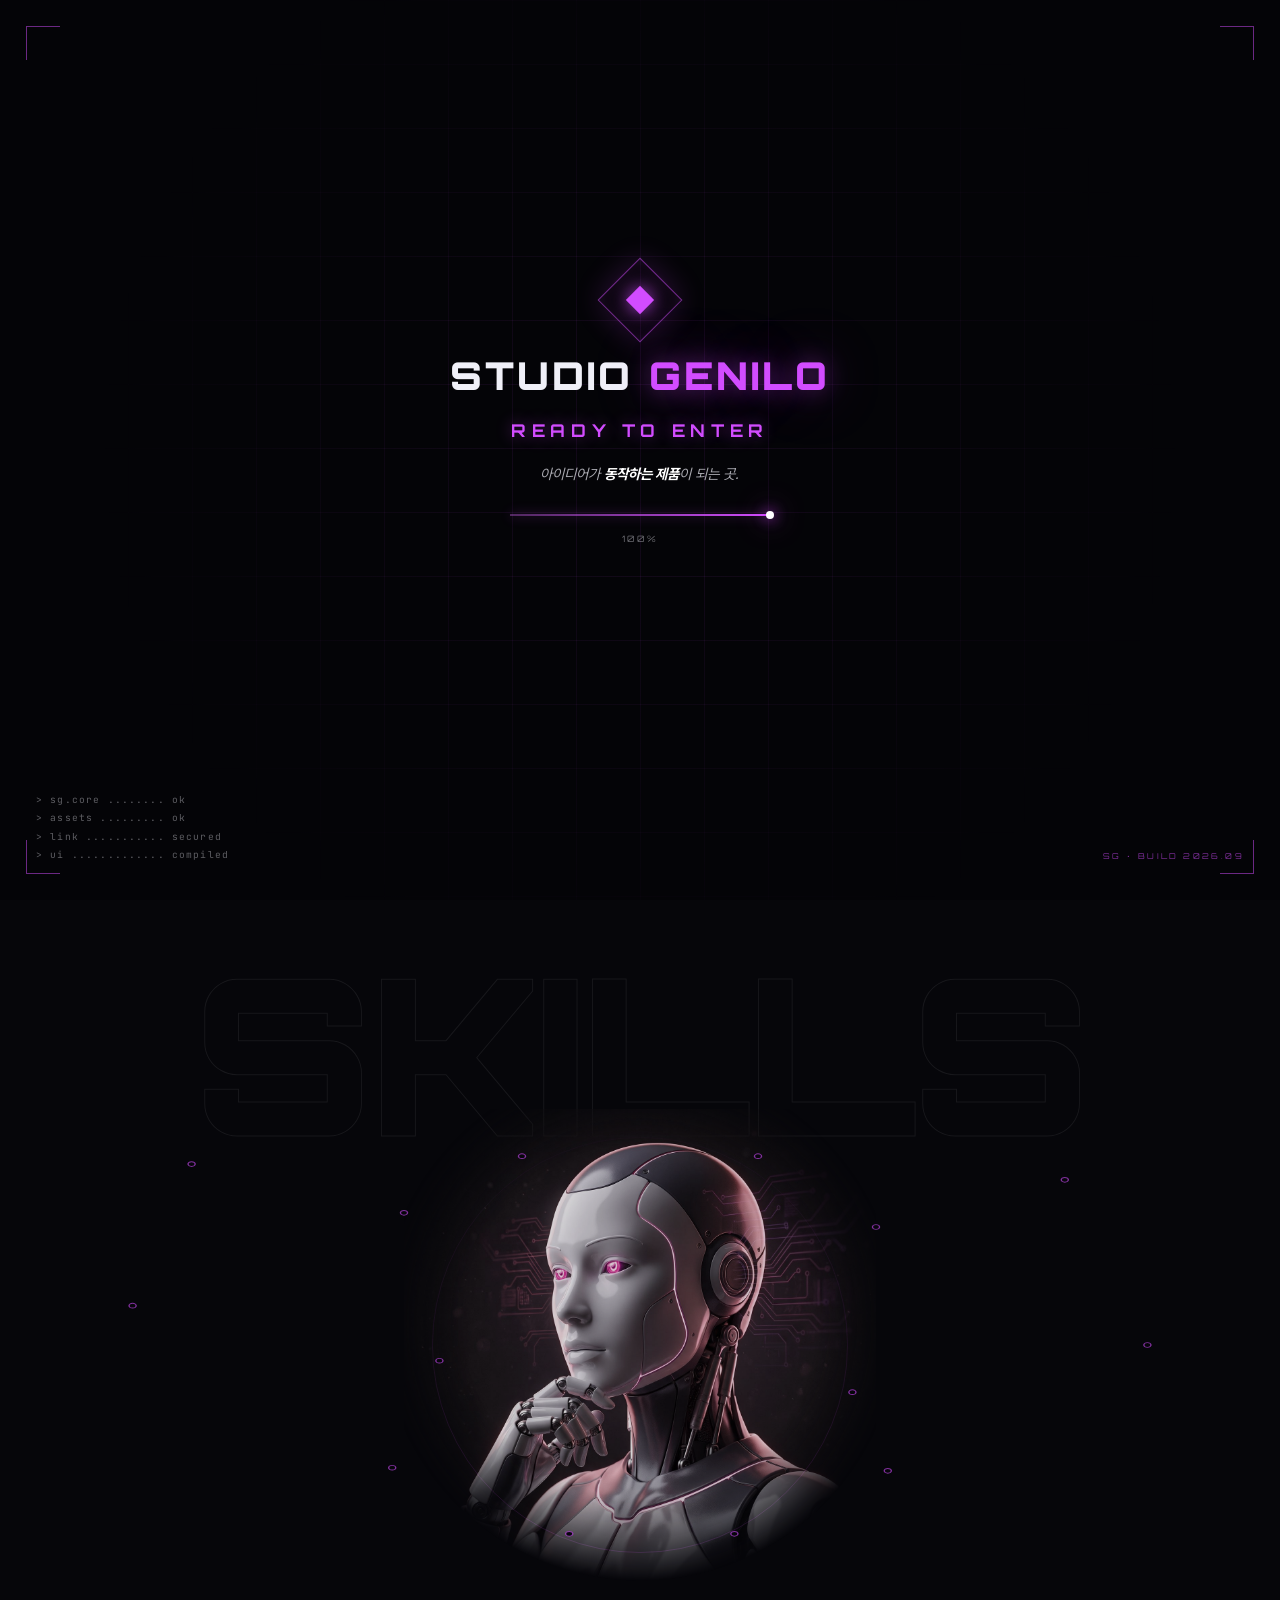
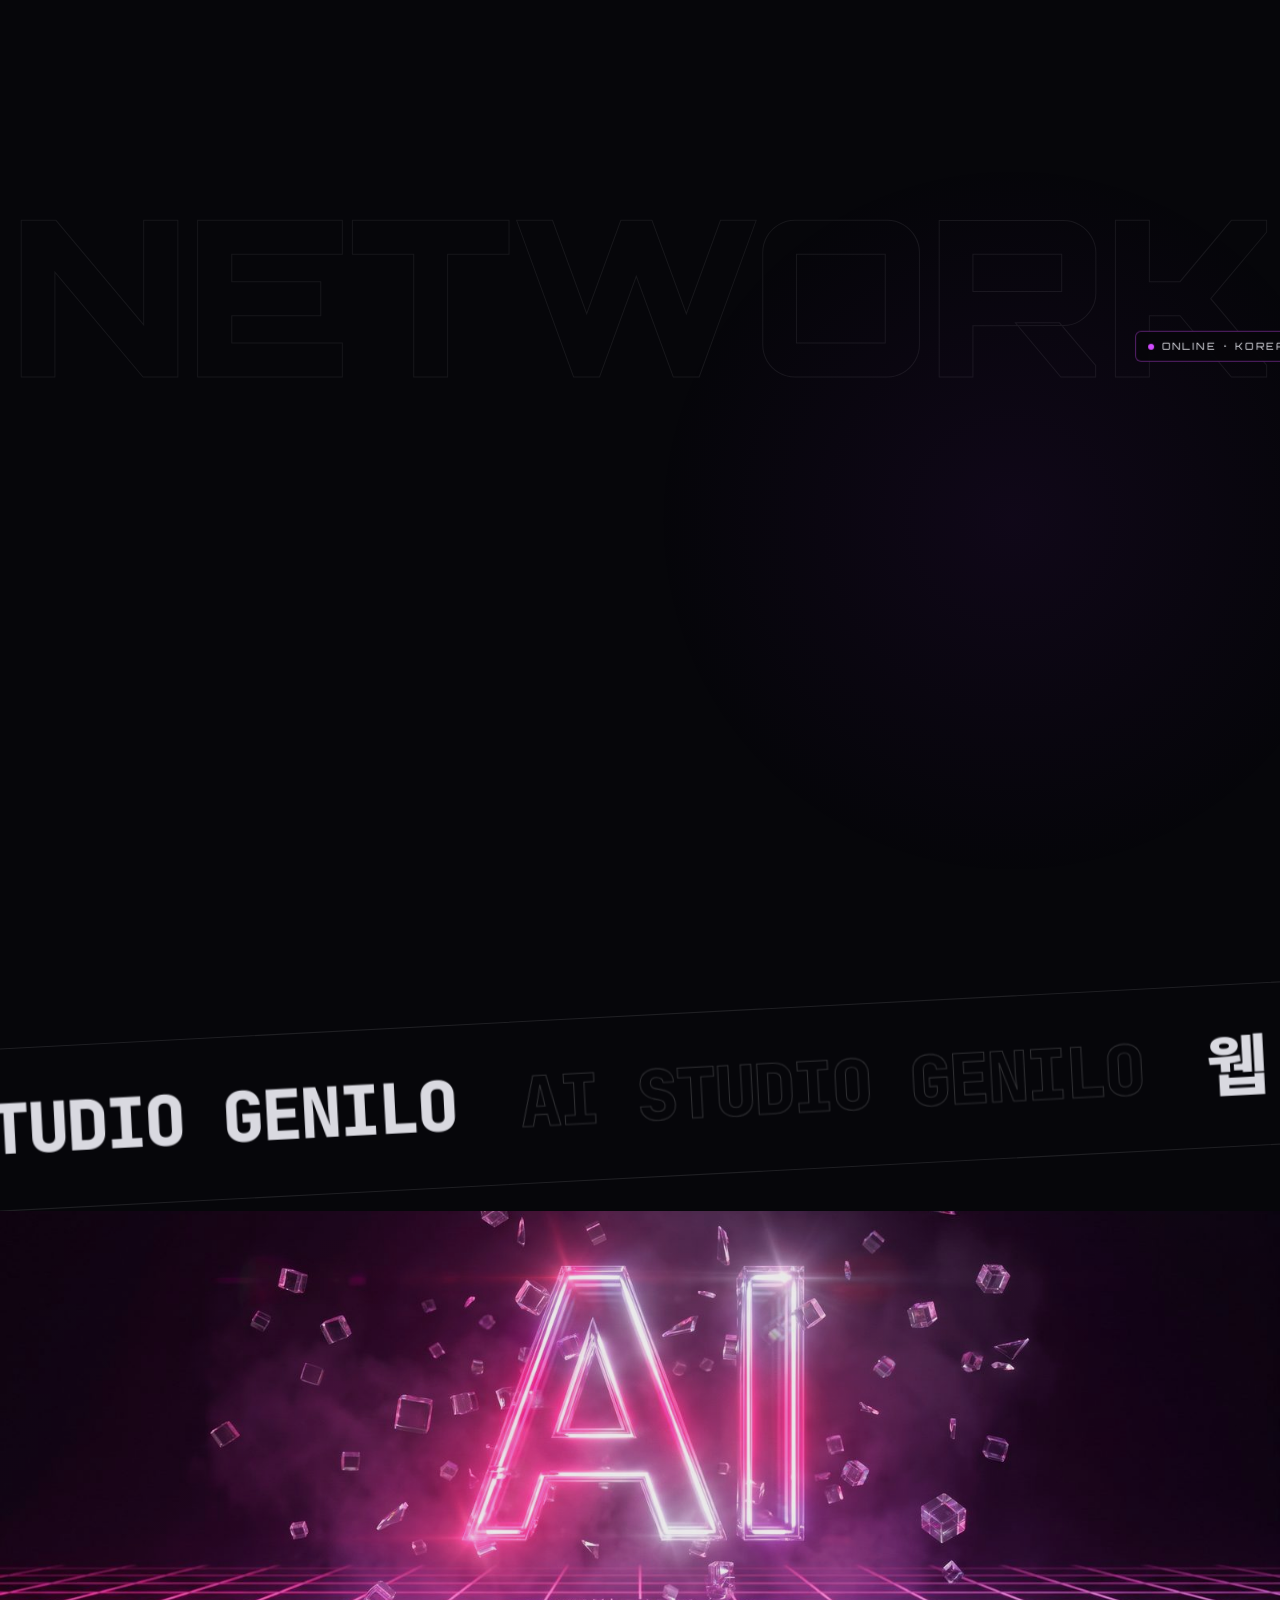
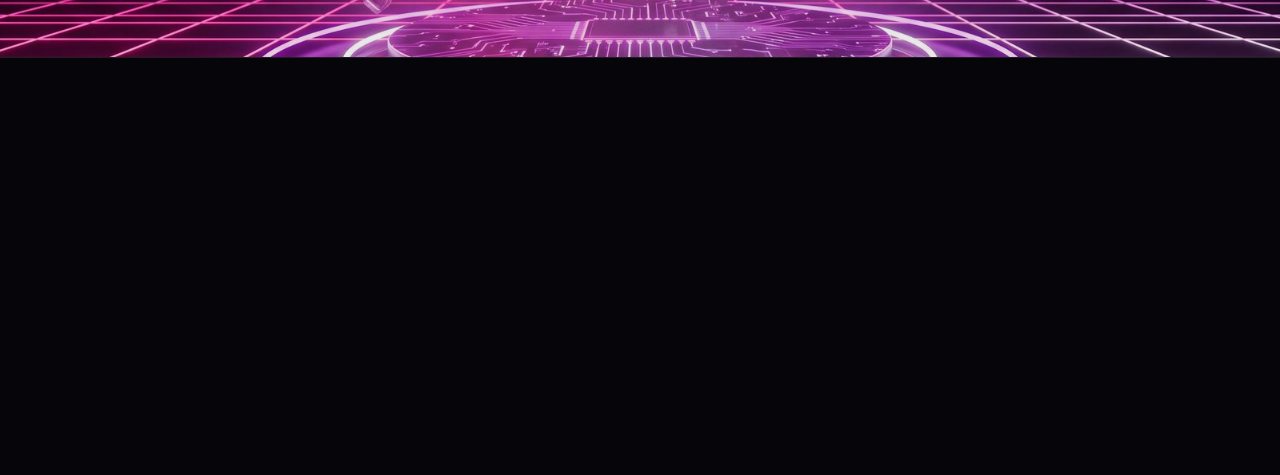
==== commit fd823e46: "Skills: circuit traces with traveling light pulses; replay reveal on re-entry - SVG circuit layer in" ====
--- a/index.html
+++ b/index.html
@@ -56,6 +56,11 @@
   <div class="wrap">
     <div class="reveal"><div class="eyebrow scramble">AI SKILLS · NEURAL MAP</div><h2 class="title sk-title">Where <em>AI</em> lives in our workflow<em>.</em></h2></div>
     <div class="sk-stage reveal">
+      <svg class="sk-circuit" viewBox="0 0 1000 600" preserveAspectRatio="none" aria-hidden="true">
+        <g class="trace"><path pathLength="1" d="M0 70H120l24 24H300V132"/><path pathLength="1" d="M0 250H70V300H180l20 20H330"/><path pathLength="1" d="M0 540H140l24-24H290V456"/><path pathLength="1" d="M1000 90H860l-24 24H700V150"/><path pathLength="1" d="M1000 300H930V340H820l-20 20H680"/><path pathLength="1" d="M1000 530H840l-24-24H710V460"/><path pathLength="1" d="M420 600V560l20-20H580l20 20V600"/><path pathLength="1" d="M470 0V40l-20 20H400"/><path pathLength="1" d="M530 0V40l20 20H600"/></g>
+        <g class="pulse"><path pathLength="1" d="M0 70H120l24 24H300V132"/><path pathLength="1" d="M0 250H70V300H180l20 20H330"/><path pathLength="1" d="M0 540H140l24-24H290V456"/><path pathLength="1" d="M1000 90H860l-24 24H700V150"/><path pathLength="1" d="M1000 300H930V340H820l-20 20H680"/><path pathLength="1" d="M1000 530H840l-24-24H710V460"/><path pathLength="1" d="M420 600V560l20-20H580l20 20V600"/><path pathLength="1" d="M470 0V40l-20 20H400"/><path pathLength="1" d="M530 0V40l20 20H600"/></g>
+        <g class="pad"><circle cx="120" cy="70" r="3"/><circle cx="300" cy="132" r="3"/><circle cx="70" cy="250" r="3"/><circle cx="330" cy="320" r="3"/><circle cx="290" cy="456" r="3"/><circle cx="860" cy="90" r="3"/><circle cx="700" cy="150" r="3"/><circle cx="930" cy="300" r="3"/><circle cx="680" cy="360" r="3"/><circle cx="710" cy="460" r="3"/><circle cx="440" cy="540" r="3"/><circle cx="580" cy="540" r="3"/><circle cx="400" cy="60" r="3"/><circle cx="600" cy="60" r="3"/></g>
+      </svg>
       <div class="sk-figure"><img src="ai-android-1400.jpg" alt="" loading="lazy" decoding="async"><i class="sk-node" style="--x:46%;--y:22%;--c:#d24cff"></i><i class="sk-node" style="--x:36%;--y:50%;--c:#7c5cff"></i><i class="sk-node" style="--x:30%;--y:78%;--c:#ff6a3d"></i><i class="sk-node" style="--x:62%;--y:30%;--c:#24d3ff"></i><i class="sk-node" style="--x:58%;--y:56%;--c:#3dff9a"></i><i class="sk-node" style="--x:82%;--y:80%;--c:#ffd23d"></i></div>
       <i class="sk-link l" style="--xn:46;--y:22%;--c:#d24cff"></i><i class="sk-link l" style="--xn:36;--y:50%;--c:#7c5cff"></i><i class="sk-link l" style="--xn:30;--y:78%;--c:#ff6a3d"></i><i class="sk-link r" style="--xn:62;--y:30%;--c:#24d3ff"></i><i class="sk-link r" style="--xn:58;--y:56%;--c:#3dff9a"></i><i class="sk-link r" style="--xn:82;--y:80%;--c:#ffd23d"></i>
       <div class="sk-cards">
--- a/cyber.css
+++ b/cyber.css
@@ -254,8 +254,8 @@
   body[data-theme="light"] .holo{mix-blend-mode:multiply}
 }
 
-/* ===== Skills · glitch reveal ===== */
-.sk-stage.reveal{transform:none;transition:opacity .25s steps(3,end)}
+/* ===== Skills · hologram reveal ===== */
+.sk-stage.reveal{transform:none;transition:opacity .6s ease}
 .sk-figure img,.sk-node,.sk-link,.sk-card{opacity:0}
 .sk-figure i:nth-of-type(1),.sk-stage>i:nth-of-type(1),.sk-cards>article:nth-of-type(1){--k:0}
 .sk-figure i:nth-of-type(2),.sk-stage>i:nth-of-type(2),.sk-cards>article:nth-of-type(2){--k:1}
@@ -263,41 +263,52 @@
 .sk-figure i:nth-of-type(4),.sk-stage>i:nth-of-type(4),.sk-cards>article:nth-of-type(4){--k:3}
 .sk-figure i:nth-of-type(5),.sk-stage>i:nth-of-type(5),.sk-cards>article:nth-of-type(5){--k:4}
 .sk-figure i:nth-of-type(6),.sk-stage>i:nth-of-type(6),.sk-cards>article:nth-of-type(6){--k:5}
-.sk-stage.in .sk-figure img{opacity:1;animation:skImg 1.2s steps(1,end) backwards}
-.sk-stage.in .sk-node,.sk-stage.in .sk-link,.sk-stage.in .sk-card{opacity:1;animation:skGlitch .8s steps(1,end) backwards;animation-delay:calc(.5s + var(--k) * .34s)}
-.sk-stage.in .sk-card h3,.sk-stage.in .sk-card p,.sk-stage.in .sk-card .lvl{animation:skRgb .8s steps(1,end) backwards;animation-delay:calc(.5s + var(--k) * .34s)}
-.sk-stage.in .done,.sk-stage.in .done h3,.sk-stage.in .done p,.sk-stage.in .done .lvl{animation:none}
-.sk-stage.in .done.glitch{animation:skGlitch .45s steps(1,end)}
-.sk-stage.in .done.glitch h3,.sk-stage.in .done.glitch p,.sk-stage.in .done.glitch .lvl{animation:skRgb .45s steps(1,end) backwards}
-.sk-stage.in:after{content:"";position:absolute;left:0;right:0;top:0;height:2px;background:rgba(210,76,255,.55);box-shadow:0 0 14px var(--neon),0 0 30px var(--glow);pointer-events:none;z-index:5;animation:skScan 2.6s linear both}
-@keyframes skScan{0%{top:0;opacity:1}90%{opacity:1}100%{top:100%;opacity:0}}
-@keyframes skGlitch{
-  0%{opacity:0}
-  4%{opacity:1;translate:-9px 0;-webkit-mask-image:linear-gradient(#000 0 18%,transparent 18% 55%,#000 55% 70%,transparent 70%);mask-image:linear-gradient(#000 0 18%,transparent 18% 55%,#000 55% 70%,transparent 70%)}
-  12%{opacity:0}
-  18%{opacity:1;translate:7px 0;-webkit-mask-image:linear-gradient(transparent 0 30%,#000 30% 48%,transparent 48% 80%,#000 80%);mask-image:linear-gradient(transparent 0 30%,#000 30% 48%,transparent 48% 80%,#000 80%)}
-  28%{opacity:.4;translate:-3px 0;-webkit-mask-image:linear-gradient(#000 0 40%,transparent 40% 46%,#000 46%);mask-image:linear-gradient(#000 0 40%,transparent 40% 46%,#000 46%)}
-  36%{opacity:0}
-  42%{opacity:1;translate:4px -2px;-webkit-mask-image:linear-gradient(transparent 0 12%,#000 12% 65%,transparent 65% 72%,#000 72%);mask-image:linear-gradient(transparent 0 12%,#000 12% 65%,transparent 65% 72%,#000 72%)}
-  54%{opacity:1;translate:0 0;-webkit-mask-image:linear-gradient(#000 0 58%,transparent 58% 62%,#000 62%);mask-image:linear-gradient(#000 0 58%,transparent 58% 62%,#000 62%)}
-  64%{opacity:.6;translate:-2px 0;-webkit-mask-image:none;mask-image:none}
-  72%,100%{opacity:1;translate:0 0;-webkit-mask-image:none;mask-image:none}
+.sk-stage.in .sk-figure img{opacity:1;animation:skImg 1.6s cubic-bezier(.2,.7,.2,1) backwards}
+.sk-stage.in .sk-node,.sk-stage.in .sk-link{opacity:1;animation:skHolo 1.1s cubic-bezier(.2,.7,.2,1) backwards;animation-delay:calc(.45s + var(--k) * .24s)}
+.sk-stage.in .sk-card{opacity:1;-webkit-mask-size:100% 260%;mask-size:100% 260%;-webkit-mask-repeat:no-repeat;mask-repeat:no-repeat;animation:skHolo 1.1s cubic-bezier(.2,.7,.2,1) backwards,skWipe 1.1s cubic-bezier(.2,.7,.2,1) backwards;animation-delay:calc(.45s + var(--k) * .24s)}
+.sk-stage.in .sk-card h3,.sk-stage.in .sk-card p,.sk-stage.in .sk-card .lvl{animation:skRgb 1.1s cubic-bezier(.2,.7,.2,1) backwards;animation-delay:calc(.45s + var(--k) * .24s)}
+.sk-card:after{content:"";position:absolute;inset:0;pointer-events:none;background:repeating-linear-gradient(180deg,rgba(255,255,255,.09) 0 1px,transparent 1px 3px);opacity:0}
+.sk-stage.in .sk-card:after{animation:skLines 1.4s ease-out backwards;animation-delay:calc(.45s + var(--k) * .24s)}
+.sk-stage.in .done,.sk-stage.in .done h3,.sk-stage.in .done p,.sk-stage.in .done .lvl,.sk-stage.in .done:after{animation:none}
+.sk-stage.in .done.glitch{animation:skShimmer 1.3s ease-in-out}
+.sk-stage.in .done.glitch:after{animation:skLines 1.3s ease-in-out}
+.sk-stage.in:after{content:"";position:absolute;left:0;right:0;top:0;height:120px;margin-top:-120px;background:linear-gradient(180deg,transparent,rgba(210,76,255,.08) 70%,rgba(210,76,255,.26));-webkit-mask-image:linear-gradient(90deg,transparent,#000 18%,#000 82%,transparent);mask-image:linear-gradient(90deg,transparent,#000 18%,#000 82%,transparent);pointer-events:none;z-index:5;animation:skScan 2.4s cubic-bezier(.4,0,.2,1) both}
+@keyframes skScan{0%{top:0;opacity:1}80%{opacity:1}100%{top:calc(100% + 120px);opacity:0}}
+@keyframes skHolo{
+  0%{opacity:0;translate:0 12px;filter:blur(8px) brightness(2.4)}
+  45%{opacity:.85;translate:0 2px;filter:blur(1.5px) brightness(1.6)}
+  70%{opacity:1;translate:0 0;filter:blur(0) brightness(1.15)}
+  100%{opacity:1;translate:0 0;filter:blur(0) brightness(1)}
+}
+@keyframes skWipe{
+  0%{-webkit-mask-image:linear-gradient(180deg,#000 38%,rgba(0,0,0,.35) 50%,transparent 62%);mask-image:linear-gradient(180deg,#000 38%,rgba(0,0,0,.35) 50%,transparent 62%);-webkit-mask-position:0 100%;mask-position:0 100%}
+  85%{-webkit-mask-image:linear-gradient(180deg,#000 38%,rgba(0,0,0,.35) 50%,transparent 62%);mask-image:linear-gradient(180deg,#000 38%,rgba(0,0,0,.35) 50%,transparent 62%);-webkit-mask-position:0 0;mask-position:0 0}
+  100%{-webkit-mask-image:none;mask-image:none;-webkit-mask-position:0 0;mask-position:0 0}
 }
 @keyframes skRgb{
-  0%,4%{text-shadow:-3px 0 #24d3ff,3px 0 #d24cff}
-  18%{text-shadow:2px 0 #24d3ff,-2px 0 #d24cff}
-  42%{text-shadow:-1px 0 #24d3ff,1px 0 #d24cff}
-  54%{text-shadow:2px 0 #24d3ff,-2px 0 #d24cff}
-  64%,100%{text-shadow:none}
-}
+  0%{text-shadow:-4px 0 rgba(36,211,255,.9),4px 0 rgba(210,76,255,.9);opacity:.7}
+  55%{text-shadow:-1px 0 rgba(36,211,255,.6),1px 0 rgba(210,76,255,.6);opacity:1}
+  100%{text-shadow:0 0 0 transparent;opacity:1}
+}
+@keyframes skLines{0%{opacity:0}30%{opacity:.9}100%{opacity:0}}
+@keyframes skShimmer{0%,100%{opacity:1;filter:brightness(1)}50%{opacity:.82;filter:brightness(1.35) blur(.4px)}}
 @keyframes skImg{
-  0%{opacity:0}
-  5%{opacity:1;translate:10px 0;filter:saturate(3) contrast(2) hue-rotate(110deg)}
-  12%{opacity:0}
-  18%{opacity:1;translate:-6px 0;filter:invert(1) hue-rotate(180deg);-webkit-mask-image:linear-gradient(#000 0 35%,transparent 35% 50%,#000 50%);mask-image:linear-gradient(#000 0 35%,transparent 35% 50%,#000 50%)}
-  30%{opacity:1;translate:0 0;filter:saturate(.7) brightness(.85) hue-rotate(22deg)}
-  40%{opacity:.3;translate:4px 0;filter:contrast(1.8) saturate(2) hue-rotate(22deg)}
-  48%{opacity:1;translate:-3px 0;-webkit-mask-image:linear-gradient(transparent 0 20%,#000 20% 70%,transparent 70% 76%,#000 76%);mask-image:linear-gradient(transparent 0 20%,#000 20% 70%,transparent 70% 76%,#000 76%)}
-  60%,100%{opacity:1;translate:0 0;filter:saturate(.7) brightness(.85) hue-rotate(22deg)}
-}
-@media(prefers-reduced-motion:reduce){.sk-figure img,.sk-node,.sk-link,.sk-card{opacity:1;animation:none!important}.sk-stage.in:after{display:none}}
+  0%{opacity:0;scale:1.04;filter:saturate(.2) brightness(2.2) blur(10px) hue-rotate(22deg)}
+  55%{opacity:1;scale:1.01;filter:saturate(.7) brightness(1.3) blur(1px) hue-rotate(22deg)}
+  100%{opacity:1;scale:1;filter:saturate(.7) brightness(.85) blur(0) hue-rotate(22deg)}
+}
+/* circuit traces */
+.sk-circuit{position:absolute;inset:0;width:100%;height:100%;pointer-events:none;z-index:1;overflow:visible}
+.sk-circuit path{fill:none;stroke-linecap:round;stroke-linejoin:round}
+.sk-circuit .trace path{stroke:rgba(210,76,255,.28);stroke-width:1.2;stroke-dasharray:1;stroke-dashoffset:1}
+.sk-circuit .pulse path{stroke:#e9a8ff;stroke-width:2.6;stroke-dasharray:.14 1;stroke-dashoffset:1.14;opacity:0;filter:drop-shadow(0 0 4px var(--neon)) drop-shadow(0 0 10px var(--glow))}
+.sk-circuit .pad circle{fill:#06060a;stroke:rgba(210,76,255,.6);stroke-width:1.2;opacity:0}
+.sk-stage.in .trace path{animation:traceDraw 1.4s cubic-bezier(.2,.7,.2,1) forwards;animation-delay:calc(.2s + var(--t) * .12s)}
+.sk-stage.in .pad circle{animation:padIn .6s ease-out forwards;animation-delay:1.2s}
+.sk-stage.in .pulse path{animation:pulseRun 3.2s linear infinite;animation-delay:calc(1.4s + var(--t) * .55s)}
+.sk-circuit path:nth-child(1){--t:0}.sk-circuit path:nth-child(2){--t:1}.sk-circuit path:nth-child(3){--t:2}.sk-circuit path:nth-child(4){--t:3}.sk-circuit path:nth-child(5){--t:4}.sk-circuit path:nth-child(6){--t:5}.sk-circuit path:nth-child(7){--t:6}.sk-circuit path:nth-child(8){--t:7}.sk-circuit path:nth-child(9){--t:8}
+@keyframes traceDraw{to{stroke-dashoffset:0}}
+@keyframes padIn{to{opacity:1}}
+@keyframes pulseRun{0%{stroke-dashoffset:1.14;opacity:0}6%{opacity:1}60%{stroke-dashoffset:0;opacity:1}68%,100%{stroke-dashoffset:0;opacity:0}}
+@media(max-width:900px){.sk-circuit{display:none}}
+@media(prefers-reduced-motion:reduce){.sk-figure img,.sk-node,.sk-link,.sk-card{opacity:1;animation:none!important}.sk-stage.in:after,.sk-card:after,.sk-circuit{display:none}}
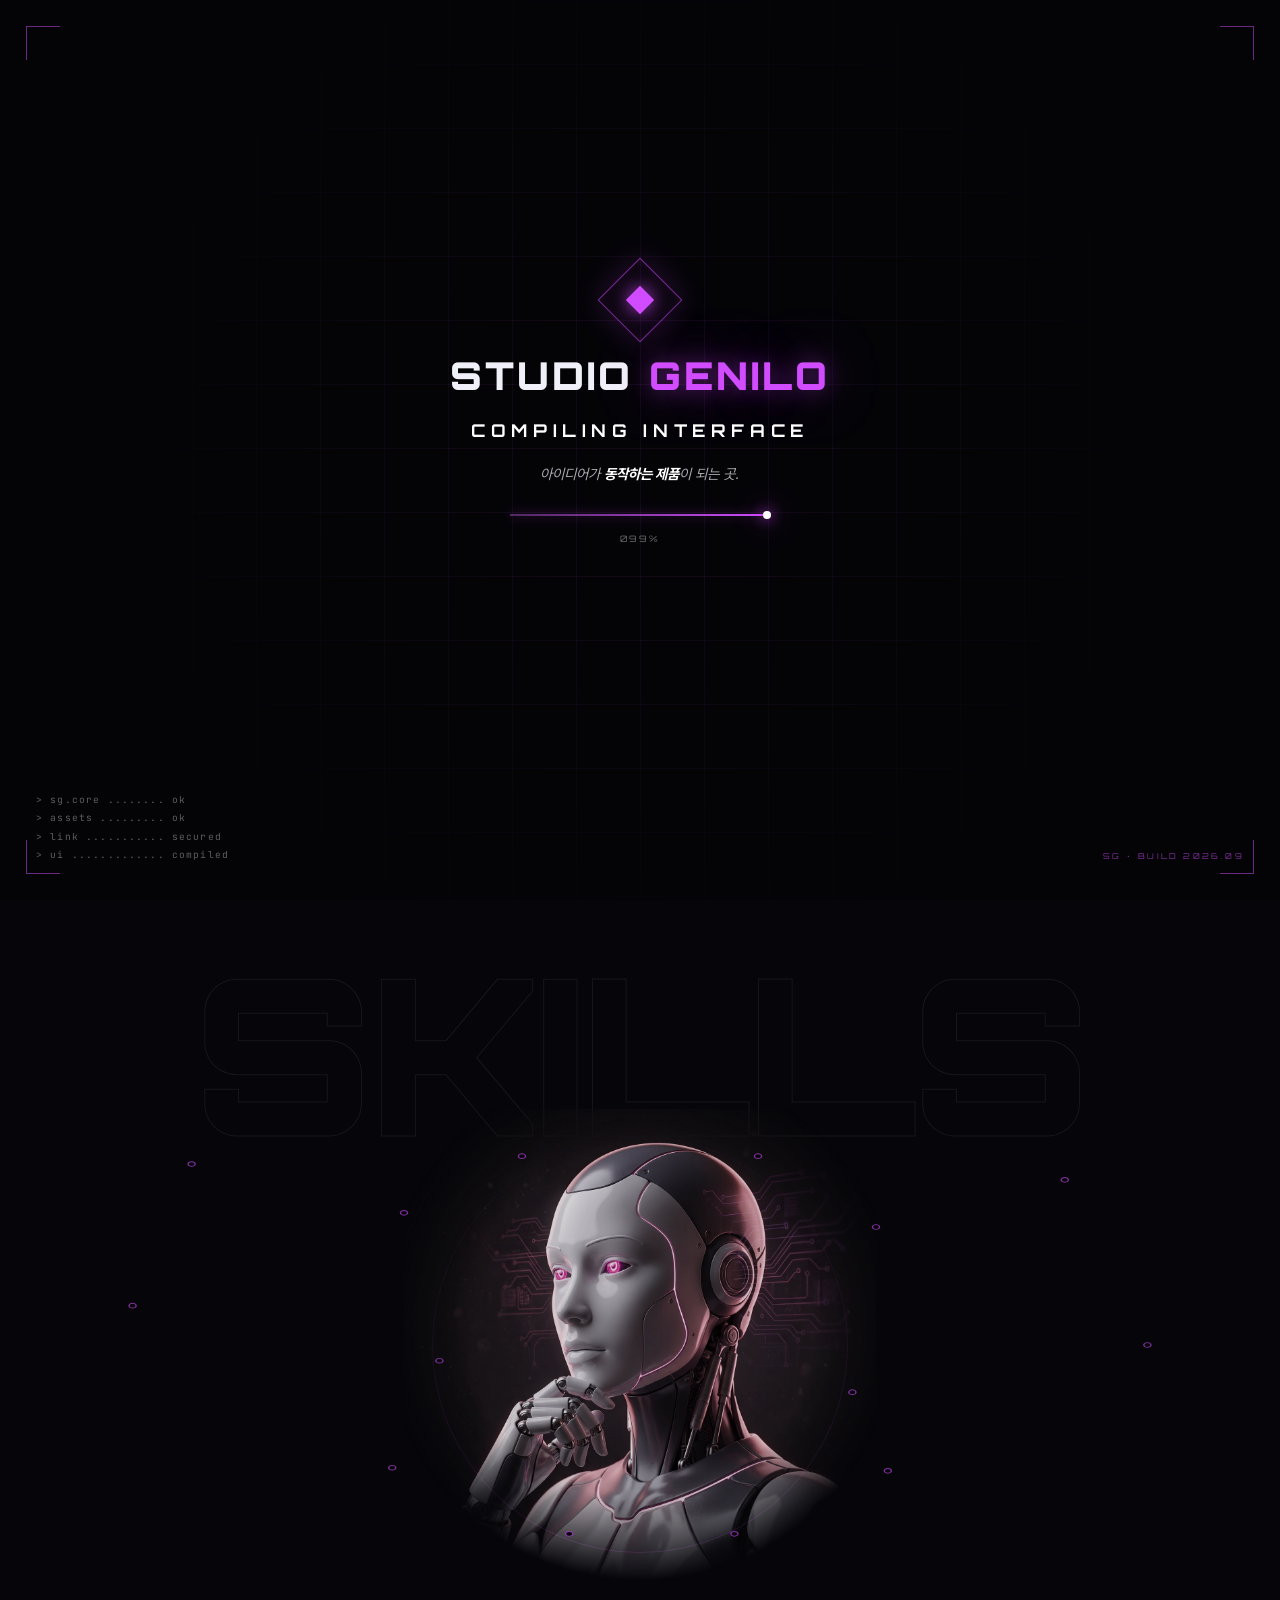
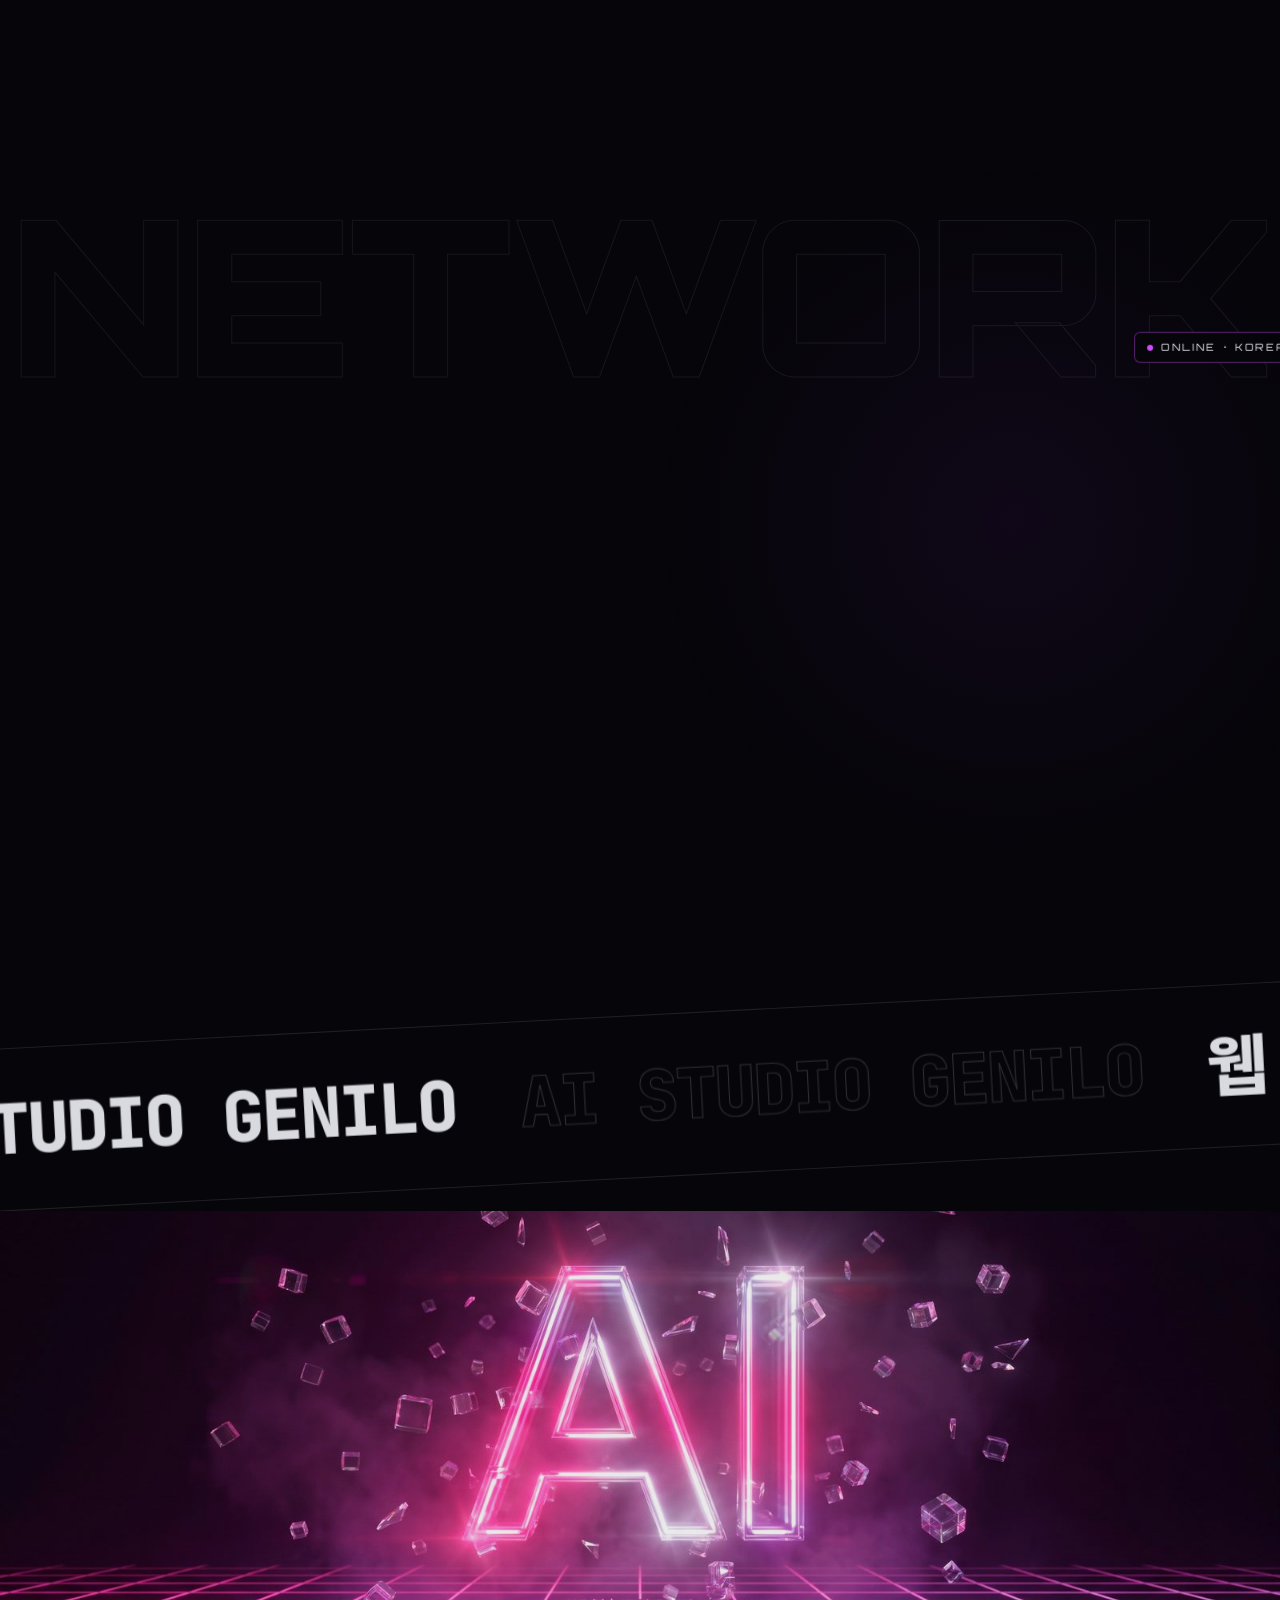
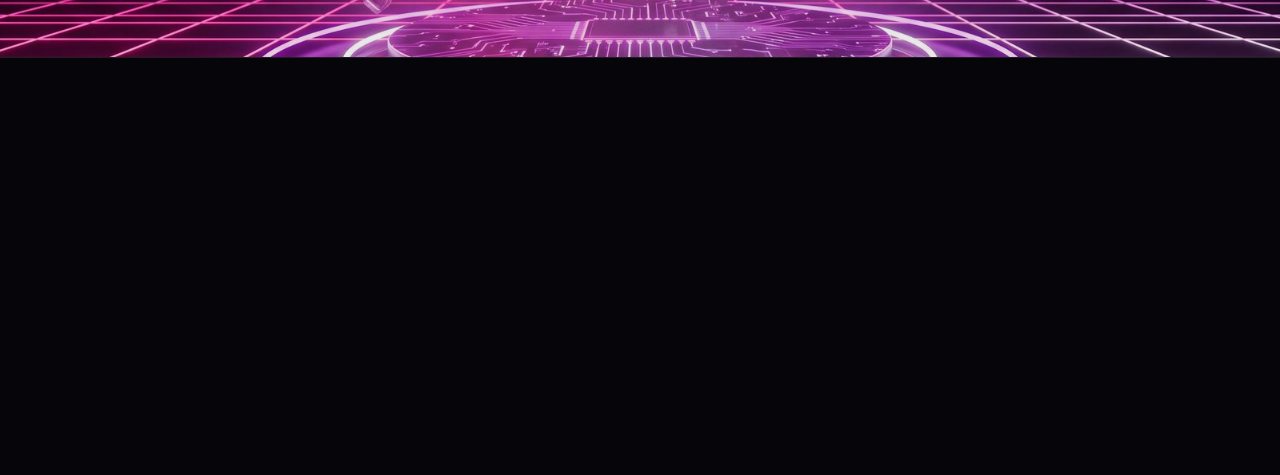
==== commit 46cdd65a: "Contact: KakaoTalk link to open chat Co-Authored-By: Claude Fable 5.1 <noreply@anthropic.com> Claude" ====
--- a/index.html
+++ b/index.html
@@ -27,7 +27,7 @@
     <a href="portfolio.html" data-page="portfolio">제작 사례</a><a href="pricing.html" data-page="pricing">제작 요금</a><a href="process.html" data-page="process">제작 과정</a><a href="contact.html" data-page="contact">상담하기</a>
   </nav>
   <div class="hright">
-    <a class="chat-pill" href="http://pf.kakao.com/_KxojrX" target="_blank" rel="noopener noreferrer"><span>카카오톡 무료 상담</span></a>
+    <a class="chat-pill" href="https://open.kakao.com/o/sACnsFNi" target="_blank" rel="noopener noreferrer"><span>카카오톡 무료 상담</span></a>
     <button class="menu-btn" aria-label="메뉴 열기" id="menuBtn">☰</button>
   </div>
 </div></header>
@@ -44,7 +44,7 @@
       <div class="eyebrow scramble">AI STUDIO GENILO · WEB APP STUDIO</div>
       <h1 id="heroTitle">웹 · 앱 제작<br>Studio Genilo</h1>
       <div class="hero-tagline">TRANSFORMING <em>IDEAS</em> INTO <em>WORKING PRODUCTS</em></div>
-      <div class="hero-actions"><a class="btn primary" href="portfolio.html">제작 사례 보기</a><a class="btn outline" href="http://pf.kakao.com/_KxojrX" target="_blank" rel="noopener noreferrer">카카오톡 무료 상담</a></div>
+      <div class="hero-actions"><a class="btn primary" href="portfolio.html">제작 사례 보기</a><a class="btn outline" href="https://open.kakao.com/o/sACnsFNi" target="_blank" rel="noopener noreferrer">카카오톡 무료 상담</a></div>
     </div>
   </div>
   <div class="hero-tags"><span>AI ASSISTED BUILD</span><span>PLAN · DESIGN · DEPLOY</span><span>SEOUL · KOREA</span></div>
@@ -103,7 +103,7 @@
   <div class="copy reveal"><span>© Studio Genilo. All rights reserved.</span><span>STUDIO GENILO · WEB DESIGN</span></div>
 </div></footer>
 
-<div class="mobile-bar"><a class="btn outline" href="contact.html">상담하기</a><a class="btn primary" href="http://pf.kakao.com/_KxojrX" target="_blank" rel="noopener noreferrer">카카오톡 상담</a></div>
+<div class="mobile-bar"><a class="btn outline" href="contact.html">상담하기</a><a class="btn primary" href="https://open.kakao.com/o/sACnsFNi" target="_blank" rel="noopener noreferrer">카카오톡 상담</a></div>
 <div class="preview-modal" id="previewModal" role="dialog" aria-modal="true" aria-labelledby="previewTitle"><div class="preview-dialog"><div class="preview-top"><div class="preview-title" id="previewTitle">포트폴리오 미리보기</div><button class="preview-close" id="previewClose" type="button" aria-label="미리보기 닫기">×</button></div><img class="preview-image" id="previewImage" alt="포트폴리오 확대 이미지"></div></div>
 <script src="site.js"></script>
 </body>
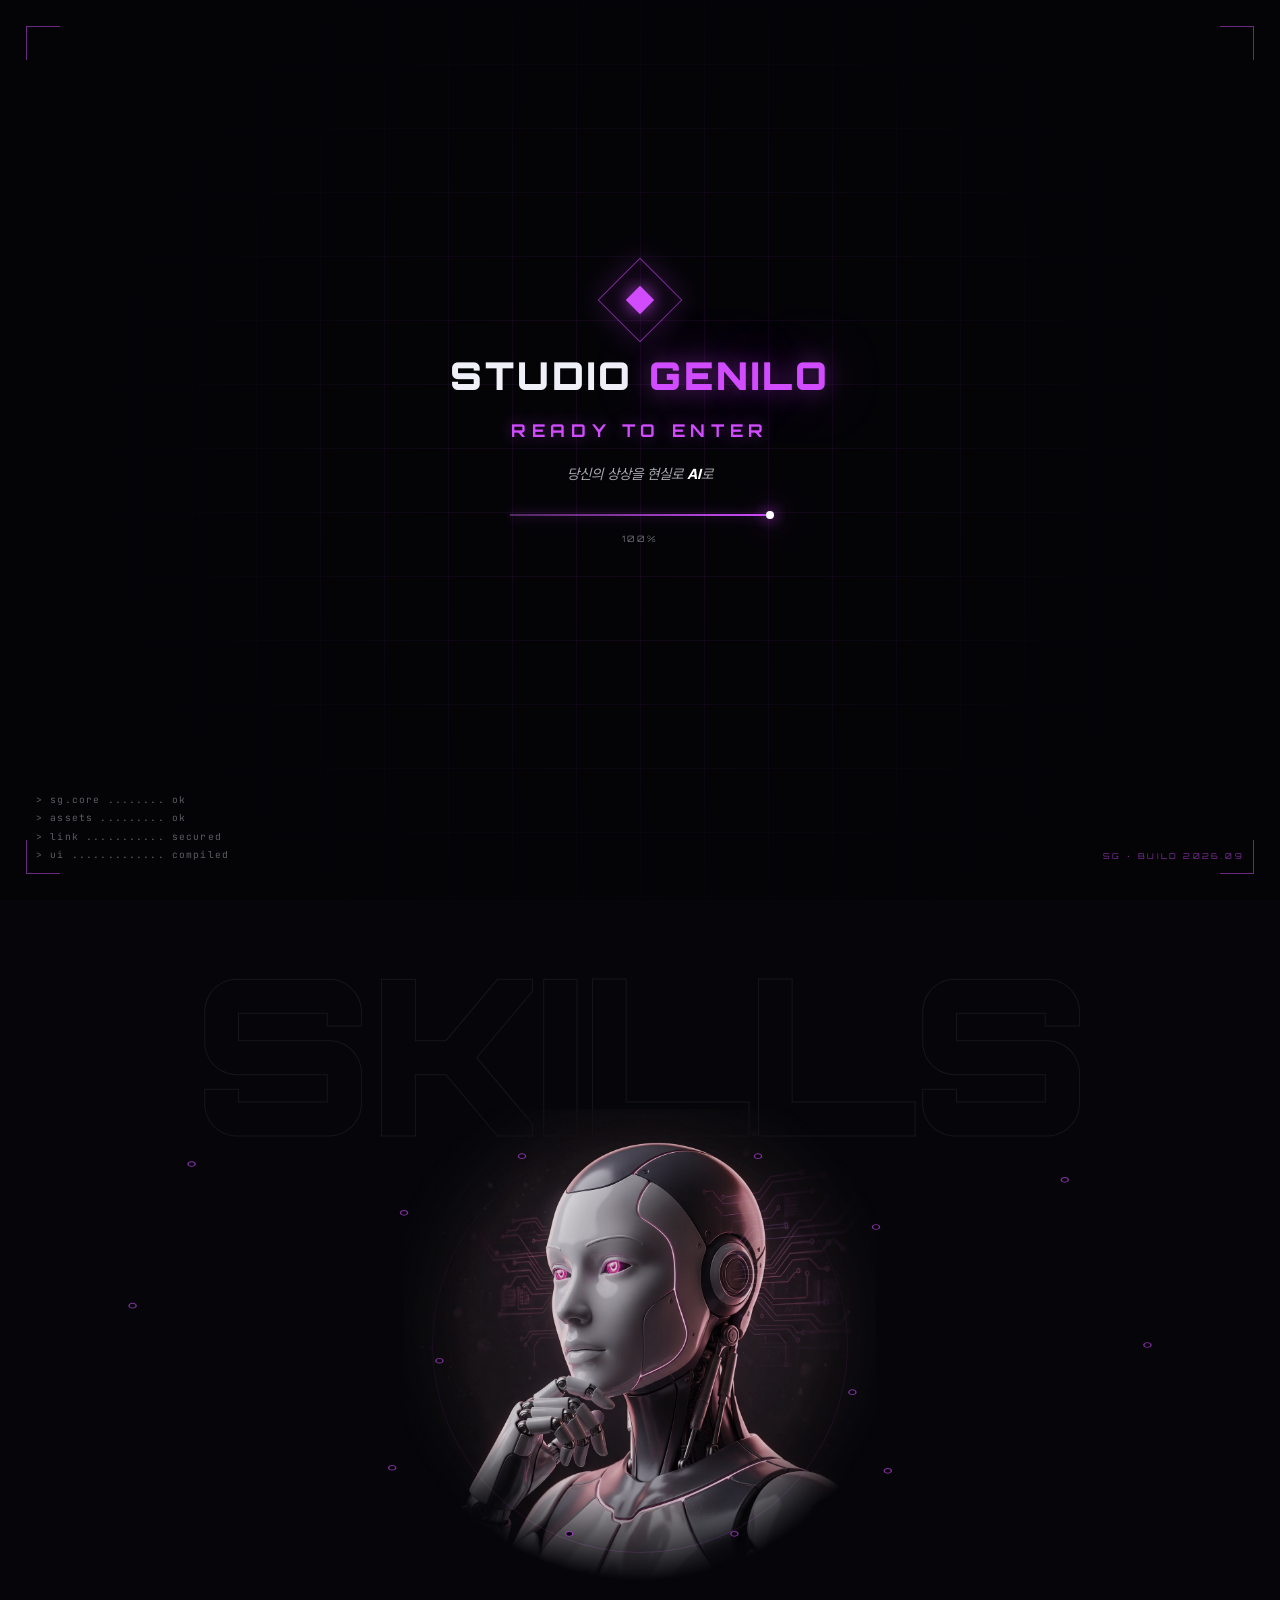
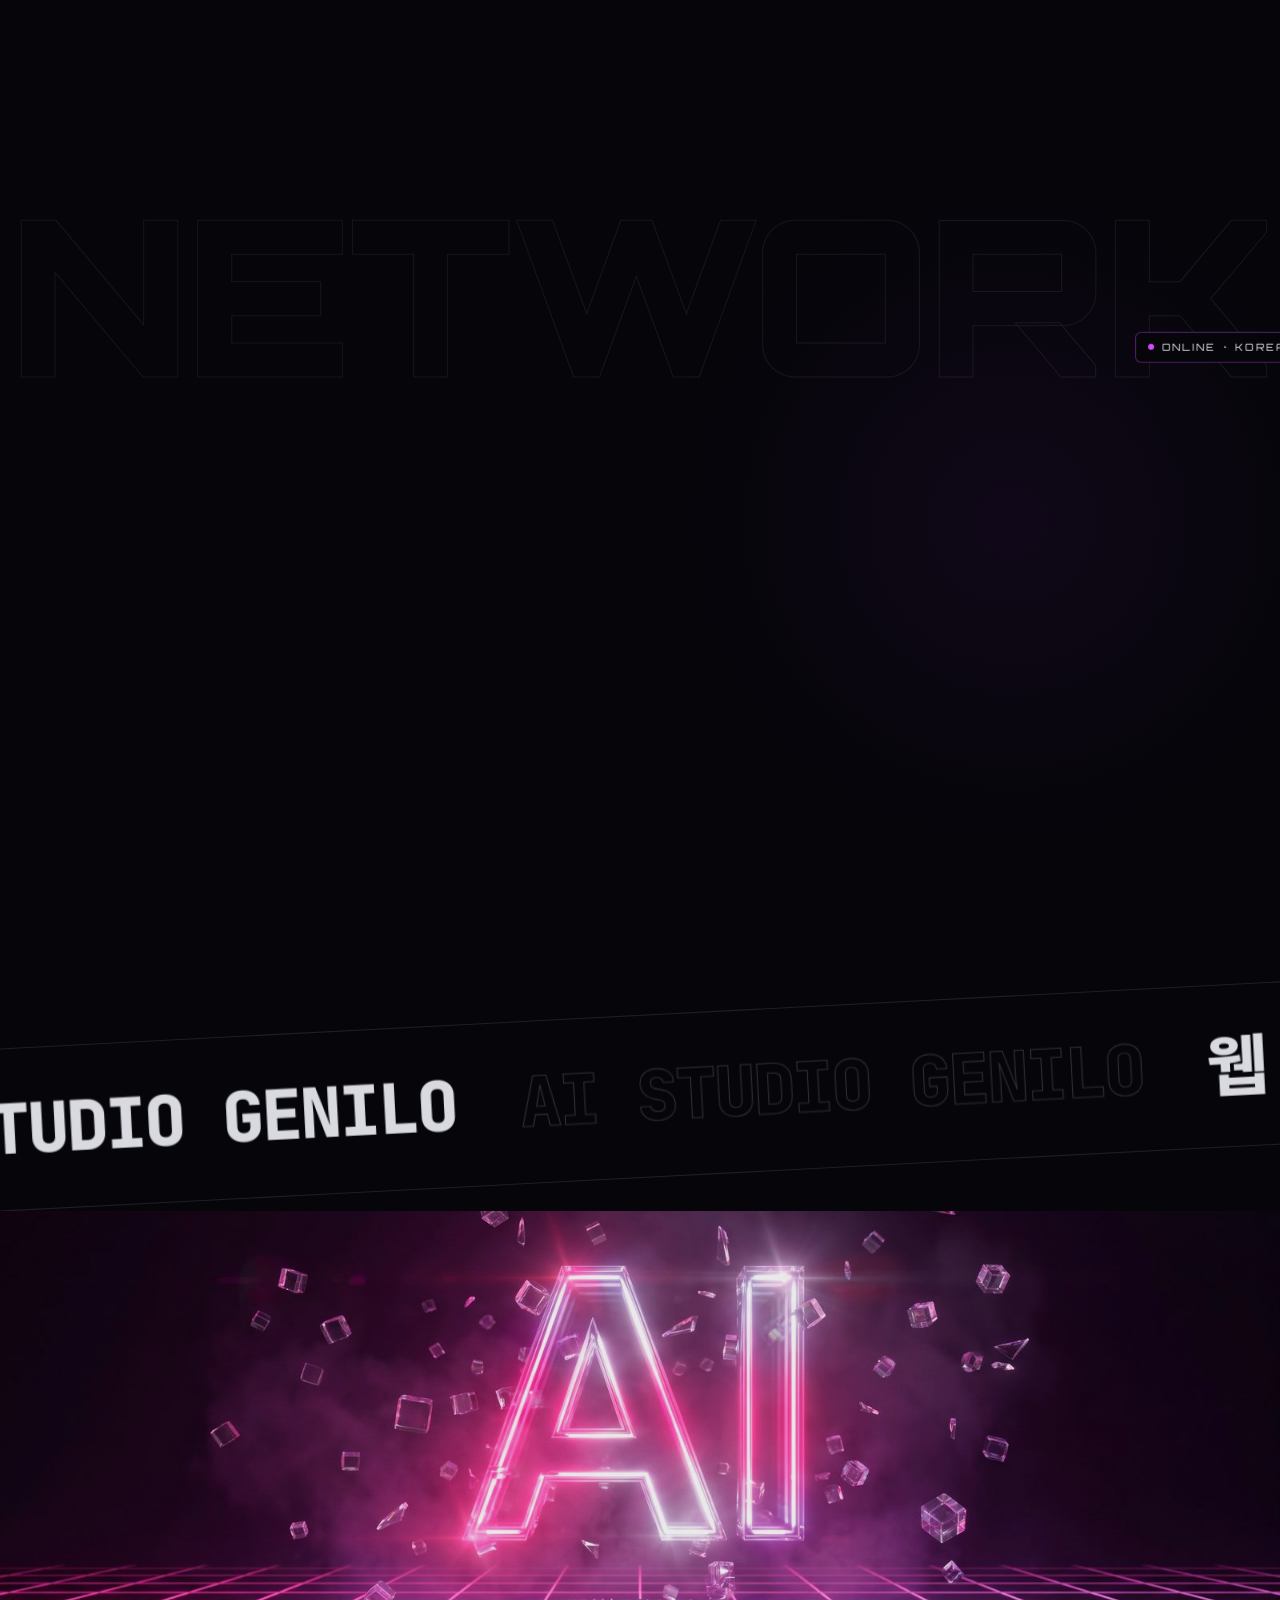
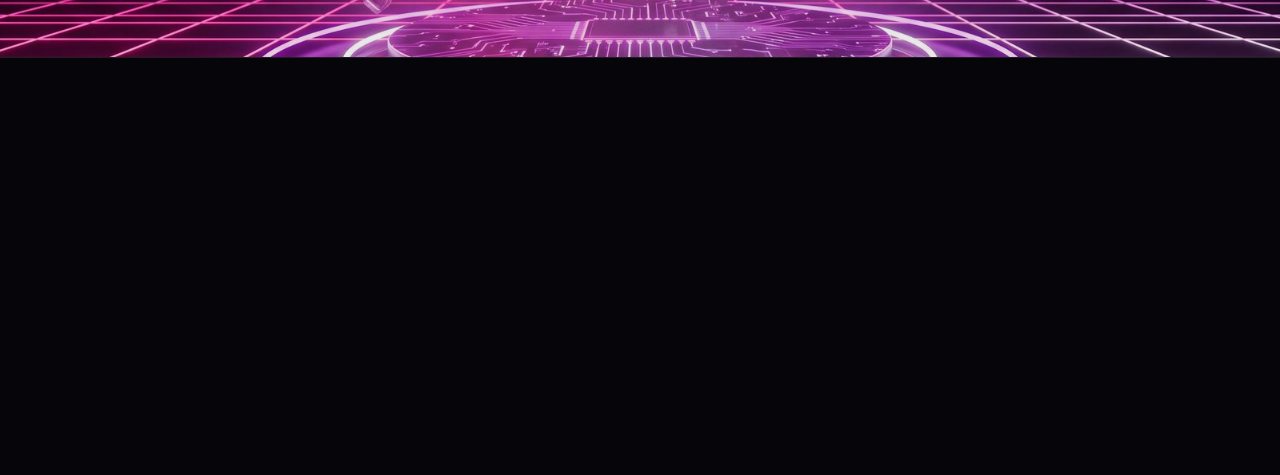
==== commit 2862b3d7: "Boot tagline; AI-style gradient primary button Co-Authored-By: Claude Fable 5.1 <noreply@anthropic.c" ====
--- a/index.html
+++ b/index.html
@@ -18,7 +18,7 @@
 <div class="scan"></div>
 <div class="hud"><i></i><i></i><i></i><i></i></div>
 <div class="boot" id="boot"><div class="boot-grid"></div><div class="boot-corners"><i></i><i></i><i></i><i></i></div>
-<div class="boot-inner"><div class="boot-mark"><i></i></div><div class="boot-logo">Studio <em>Genilo</em></div><div class="boot-status" id="bootStatus">INITIALIZING AI CORE</div><div class="boot-tag">아이디어가 <b>동작하는 제품</b>이 되는 곳.</div><div class="boot-bar"><i id="bootFill"></i><b id="bootDot"></b></div><div class="boot-pct" id="bootPct">000%</div><button class="boot-enter" id="bootEnter" type="button">ENTER STUDIO<small>READY</small></button></div>
+<div class="boot-inner"><div class="boot-mark"><i></i></div><div class="boot-logo">Studio <em>Genilo</em></div><div class="boot-status" id="bootStatus">INITIALIZING AI CORE</div><div class="boot-tag">당신의 상상을 현실로 <b>AI</b>로</div><div class="boot-bar"><i id="bootFill"></i><b id="bootDot"></b></div><div class="boot-pct" id="bootPct">000%</div><button class="boot-enter" id="bootEnter" type="button">ENTER STUDIO<small>READY</small></button></div>
 <div class="boot-log" id="bootLog"></div><div class="boot-ver">SG · BUILD 2026.09</div></div>
 <script src="cyber.js"></script>
 <header id="header"><div class="pill">
--- a/cyber.css
+++ b/cyber.css
@@ -71,8 +71,10 @@
 
 /* 버튼 */
 .btn{border-radius:6px;clip-path:polygon(9px 0,100% 0,100% calc(100% - 9px),calc(100% - 9px) 100%,0 100%,0 9px)}
-.btn.primary{background:linear-gradient(90deg,#b8175f,#e0287f);box-shadow:0 0 24px rgba(210,76,255,.25)}
-.btn.primary:hover{background:linear-gradient(90deg,#9a2bd0,#d24cff);box-shadow:0 0 40px rgba(210,76,255,.45)}
+.btn.primary{color:#fff;border:1px solid rgba(255,255,255,.28);background:linear-gradient(115deg,#4f3df2 0%,#8a2be2 32%,#d24cff 58%,#7c5cff 82%,#36cfff 100%);background-size:260% 100%;background-position:0% 50%;box-shadow:0 0 0 1px rgba(210,76,255,.25),0 0 24px rgba(210,76,255,.3),inset 0 0 18px rgba(255,255,255,.12);text-shadow:0 0 10px rgba(255,255,255,.45);animation:btnFlow 7s ease-in-out infinite alternate;transition:transform .35s var(--ease-out),box-shadow .35s,filter .35s}
+.btn.primary:before{content:"";position:absolute;inset:0;background:repeating-linear-gradient(180deg,rgba(255,255,255,.07) 0 1px,transparent 1px 3px),radial-gradient(120% 90% at 50% -20%,rgba(255,255,255,.35),transparent 55%);pointer-events:none}
+.btn.primary:hover{background-position:100% 50%;filter:brightness(1.12) saturate(1.1);box-shadow:0 0 0 1px rgba(210,76,255,.5),0 0 44px rgba(210,76,255,.55),0 0 80px rgba(124,92,255,.3),inset 0 0 22px rgba(255,255,255,.18);animation-duration:2.5s}
+@keyframes btnFlow{from{background-position:0% 50%}to{background-position:100% 50%}}
 .btn.outline{border-color:rgba(210,76,255,.45)}
 .preview-btn,.visit-btn,.choice-row label{border-radius:6px}
 .visit-btn{box-shadow:0 0 18px rgba(210,76,255,.25)}
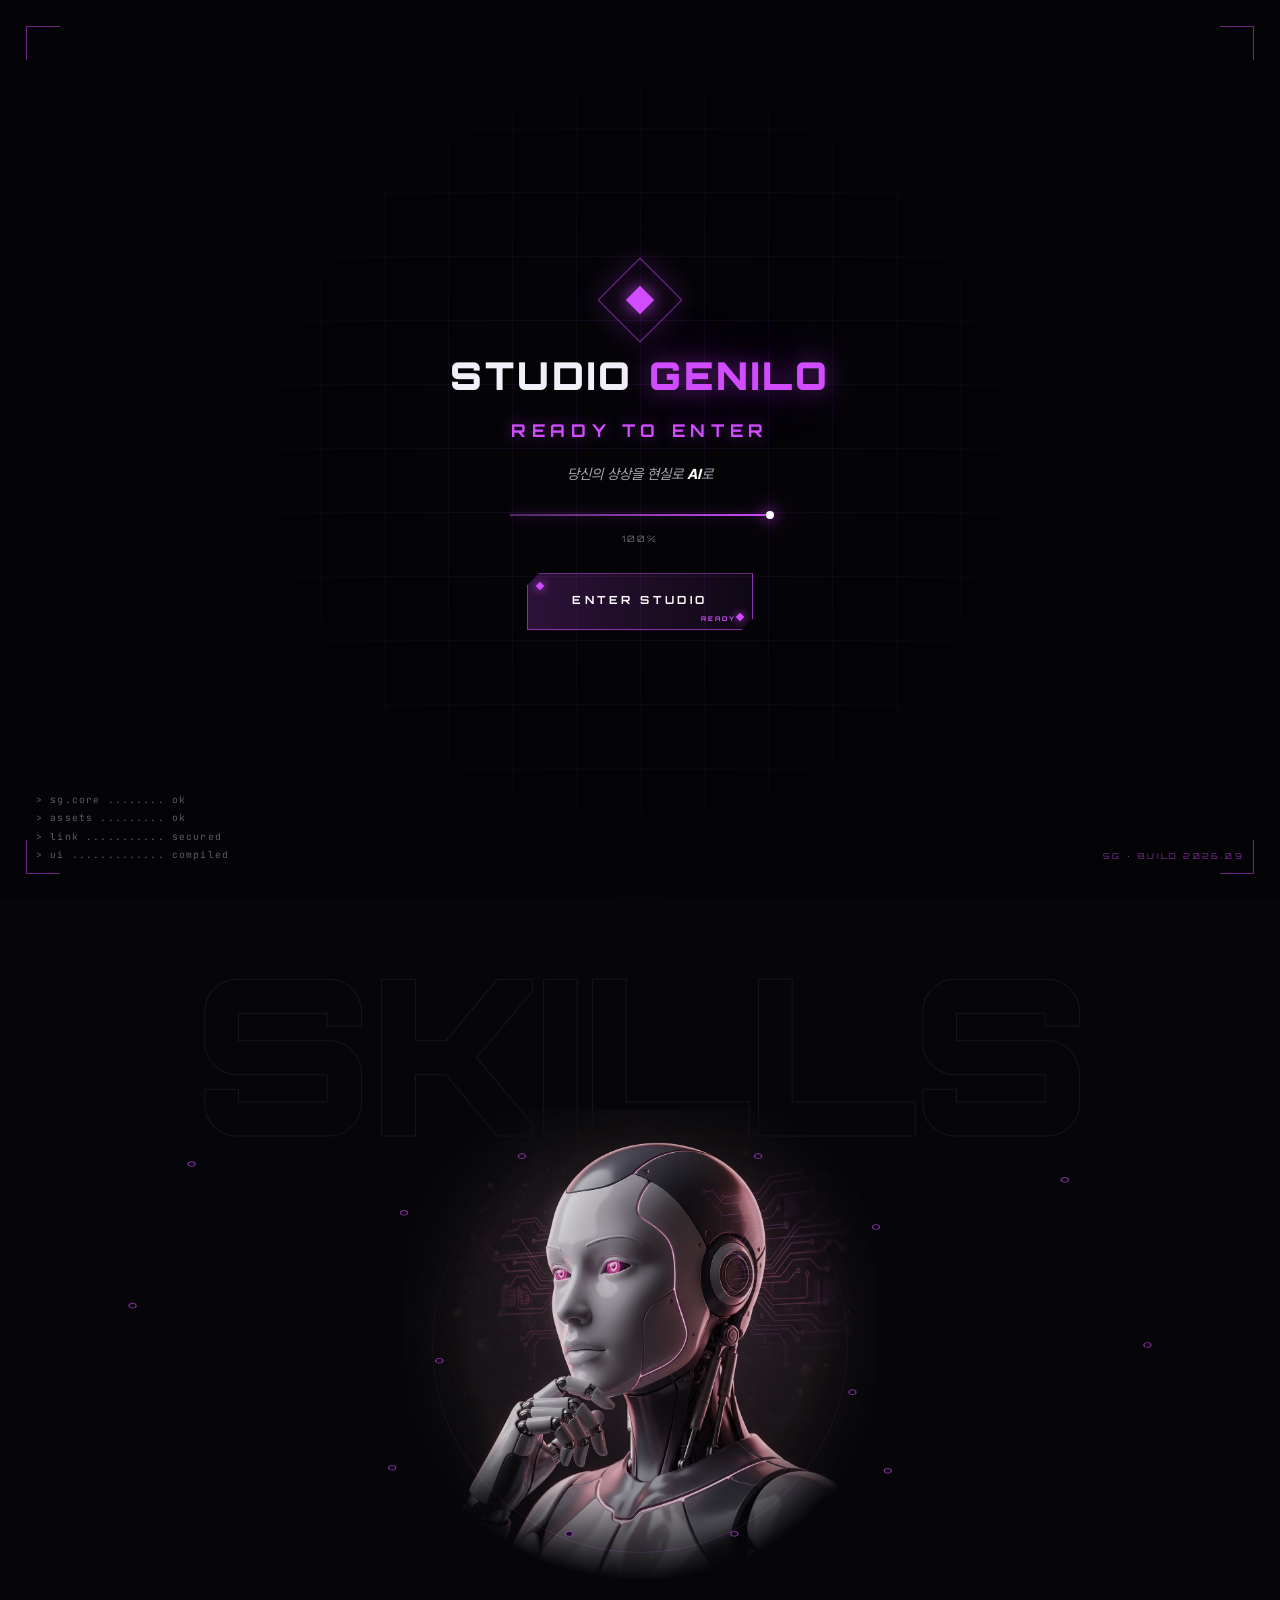
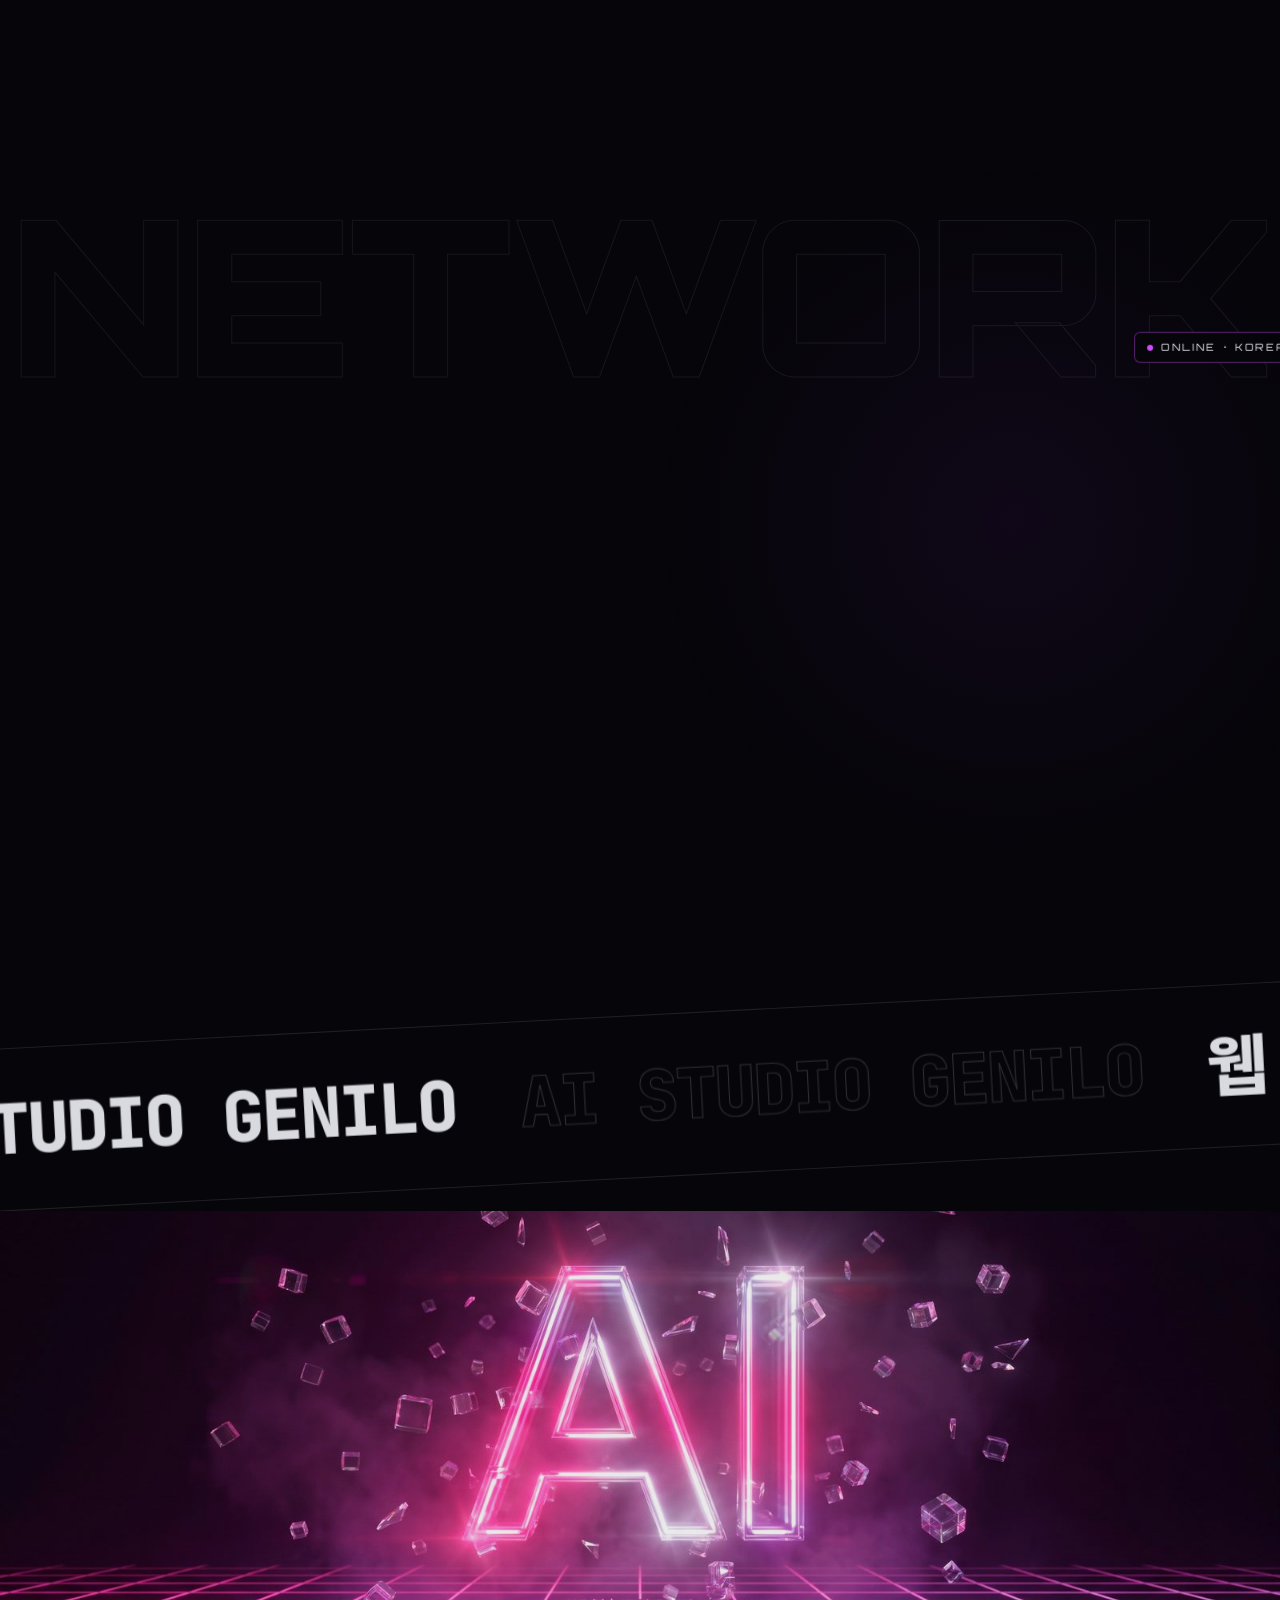
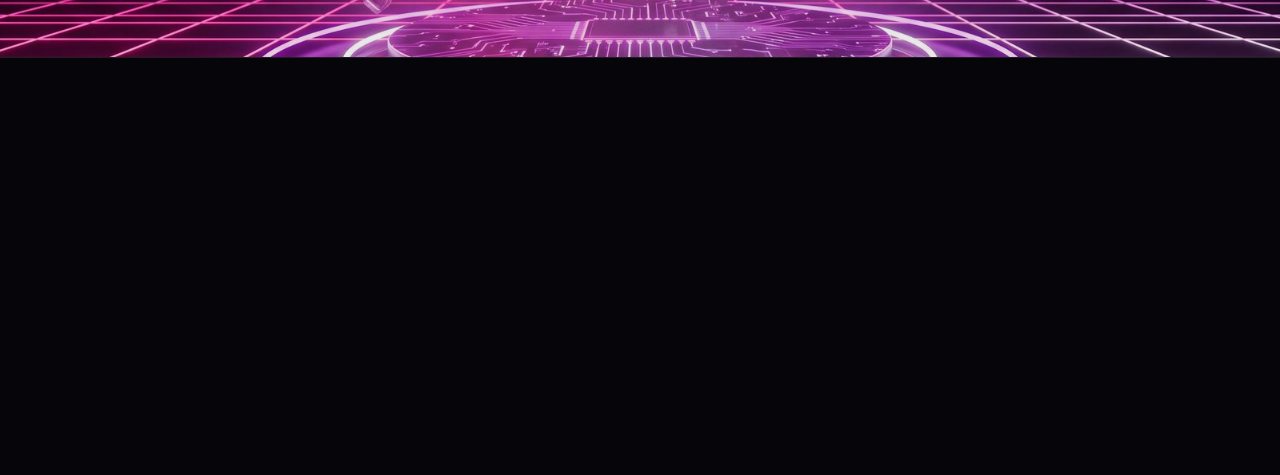
==== commit 2a6117cb: "Link AI 작업실 from header, mobile menu and footer; show all workspace panels Co-Authored-By: Claude Fa" ====
--- a/index.html
+++ b/index.html
@@ -24,7 +24,7 @@
 <header id="header"><div class="pill">
   <a class="logo" href="index.html"><span>Studio <em>Genilo</em></span><span class="dots" id="dots"><i></i><i></i><i></i><i></i></span></a>
   <nav class="links" id="navLinks">
-    <a href="portfolio.html" data-page="portfolio">제작 사례</a><a href="pricing.html" data-page="pricing">제작 요금</a><a href="process.html" data-page="process">제작 과정</a><a href="contact.html" data-page="contact">상담하기</a>
+    <a href="portfolio.html" data-page="portfolio">제작 사례</a><a href="pricing.html" data-page="pricing">제작 요금</a><a href="process.html" data-page="process">제작 과정</a><a href="contact.html" data-page="contact">상담하기</a><a href="workspace.html" data-page="workspace">AI 작업실</a>
   </nav>
   <div class="hright">
     <a class="chat-pill" href="https://open.kakao.com/o/sACnsFNi" target="_blank" rel="noopener noreferrer"><span>카카오톡 무료 상담</span></a>
@@ -32,7 +32,7 @@
   </div>
 </div></header>
 <div class="mobile-menu" id="mobileMenu">
-  <a href="portfolio.html"><span>01</span>제작 사례</a><a href="pricing.html"><span>02</span>제작 요금</a><a href="process.html"><span>03</span>제작 과정</a><a href="contact.html"><span>04</span>상담하기</a>
+  <a href="portfolio.html"><span>01</span>제작 사례</a><a href="pricing.html"><span>02</span>제작 요금</a><a href="process.html"><span>03</span>제작 과정</a><a href="contact.html"><span>04</span>상담하기</a><a href="workspace.html"><span>05</span>AI 작업실</a>
 </div>
 <aside class="scroll-meter"><span class="rail"><span class="tick" id="tick"></span></span><span id="scrollPct">000%</span></aside>
 
@@ -98,7 +98,7 @@
 </main>
 
 <footer><div class="wrap">
-  <div class="foot-top reveal"><div class="foot-logo">Studio <em>Genilo</em></div><nav class="foot-nav"><a href="portfolio.html">제작 사례</a><a href="pricing.html">제작 요금</a><a href="process.html">제작 과정</a><a href="contact.html">상담하기</a></nav></div>
+  <div class="foot-top reveal"><div class="foot-logo">Studio <em>Genilo</em></div><nav class="foot-nav"><a href="portfolio.html">제작 사례</a><a href="pricing.html">제작 요금</a><a href="process.html">제작 과정</a><a href="contact.html">상담하기</a><a href="workspace.html">AI 작업실</a></nav></div>
   <div class="biz reveal"><span><i>상호</i>에이아이 스튜디오 제닐로</span><span><i>대표자</i>문지석</span><span><i>사업자등록번호</i>846-11-03049</span><span><i>전화</i>010-4819-3459</span><span><i>이메일</i>nbh3459@gmail.com</span><span><i>주소</i>서울특별시 마포구 만리재로6길 3-20 (공덕동)</span></div>
   <div class="copy reveal"><span>© Studio Genilo. All rights reserved.</span><span>STUDIO GENILO · WEB DESIGN</span></div>
 </div></footer>
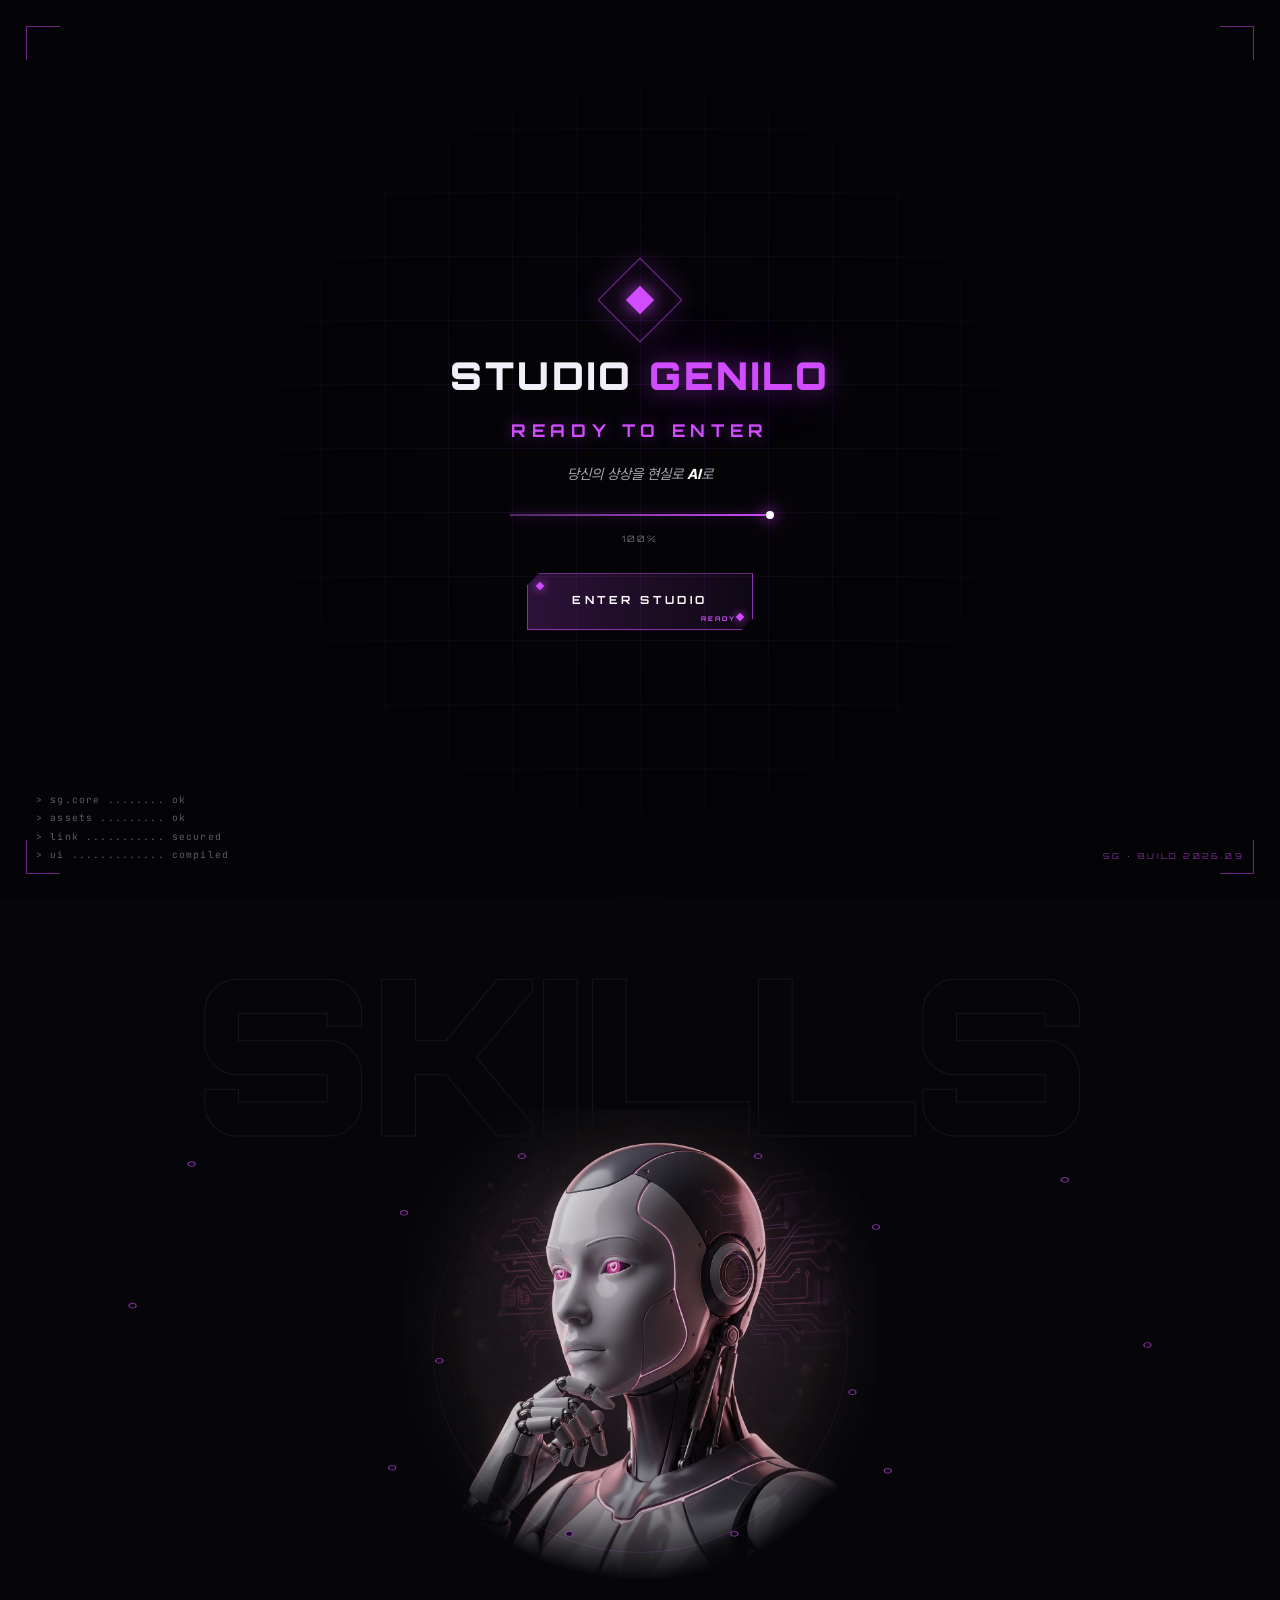
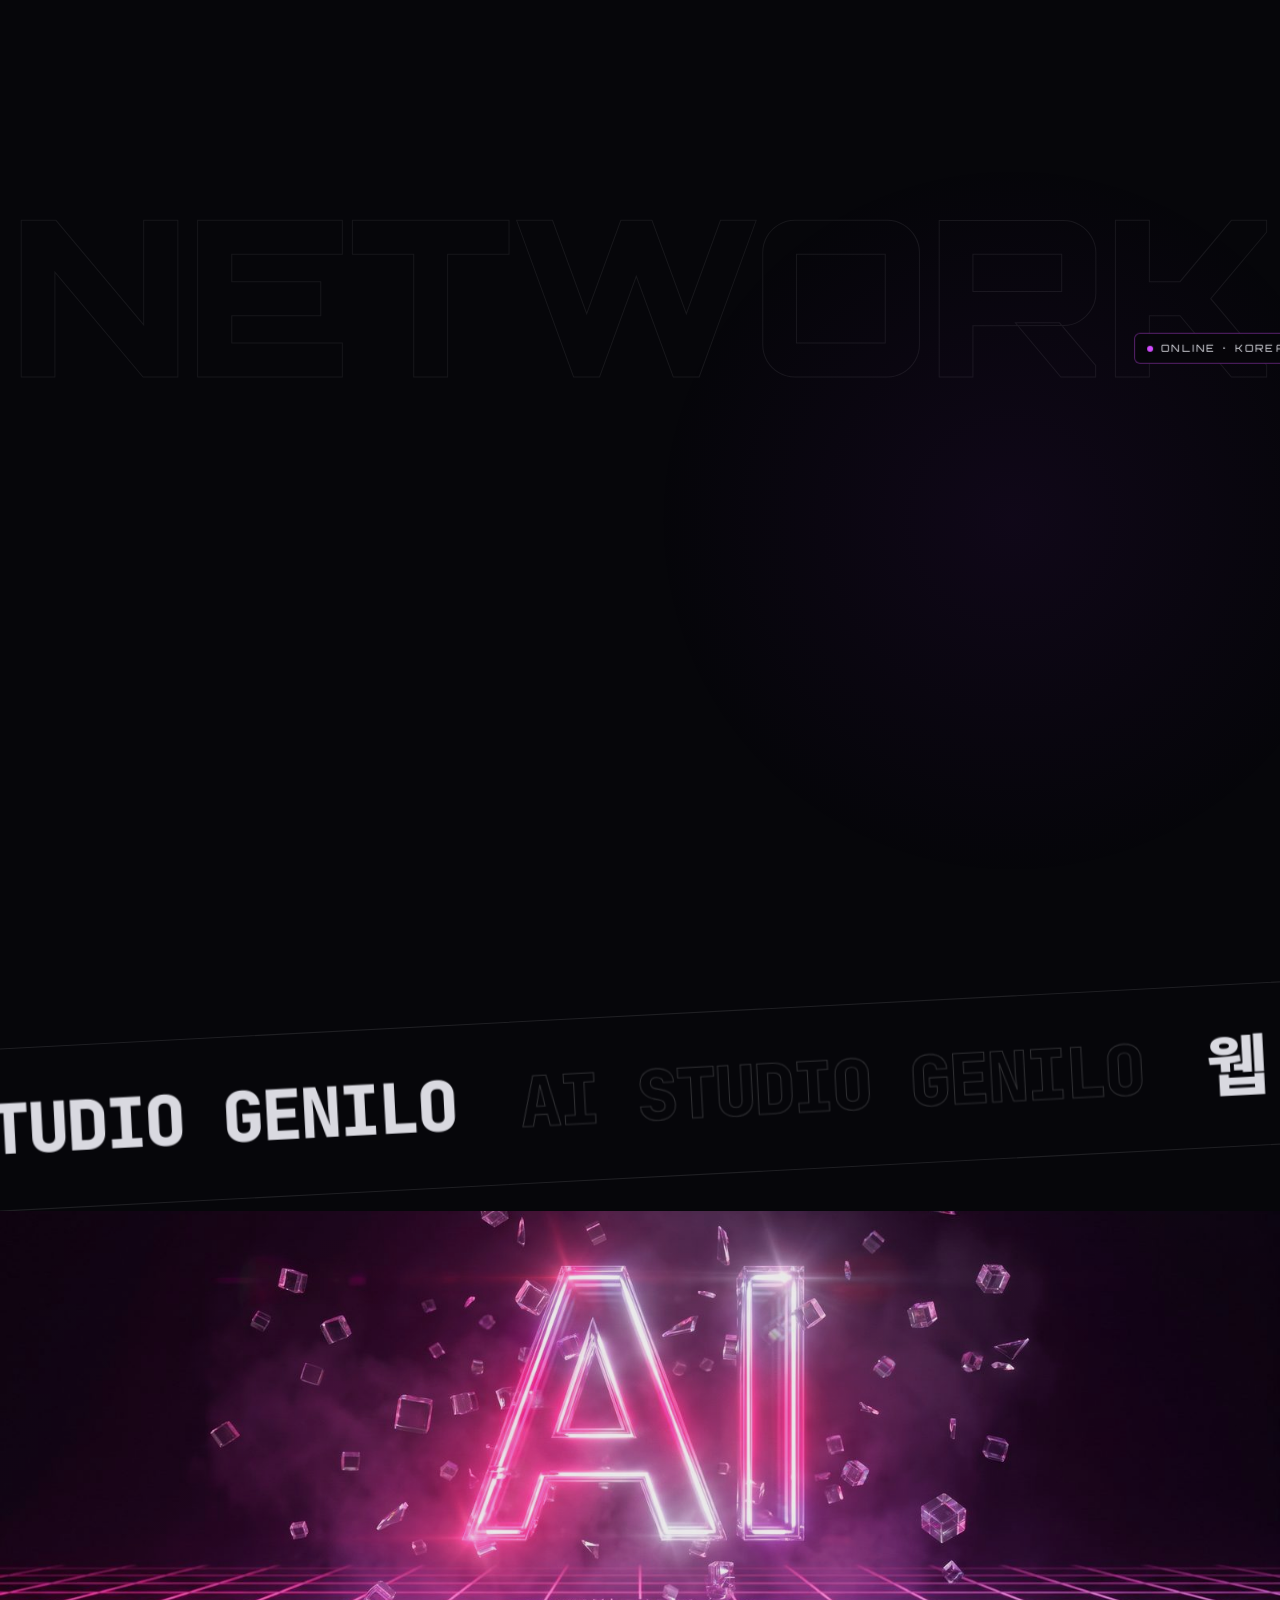
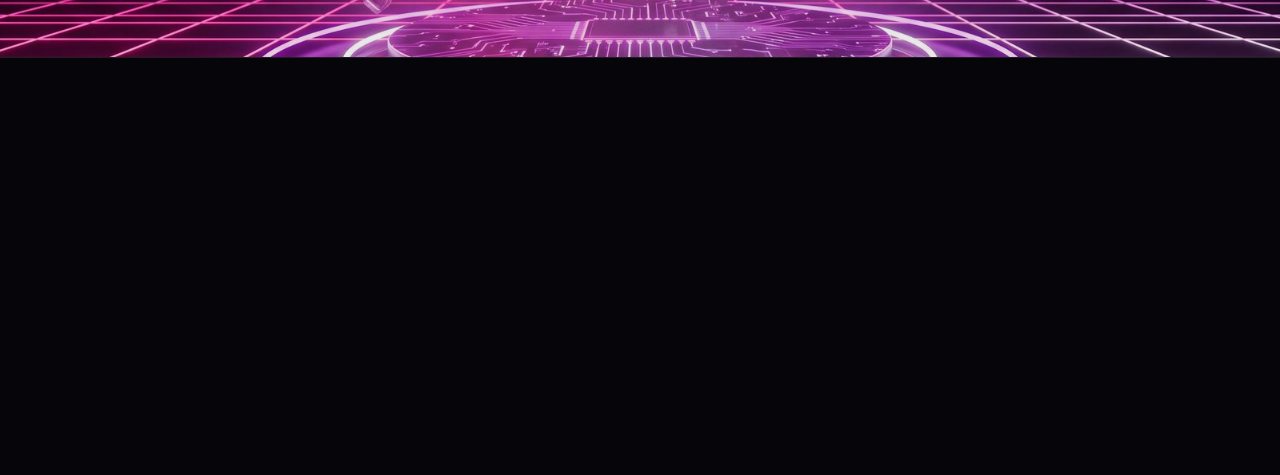
==== commit 6b0169ae: "Add AI 전문가 지원 page with application form Co-Authored-By: Claude Fable 5.1 <noreply@anthropic.com> Cl" ====
--- a/index.html
+++ b/index.html
@@ -24,7 +24,7 @@
 <header id="header"><div class="pill">
   <a class="logo" href="index.html"><span>Studio <em>Genilo</em></span><span class="dots" id="dots"><i></i><i></i><i></i><i></i></span></a>
   <nav class="links" id="navLinks">
-    <a href="portfolio.html" data-page="portfolio">제작 사례</a><a href="pricing.html" data-page="pricing">제작 요금</a><a href="process.html" data-page="process">제작 과정</a><a href="contact.html" data-page="contact">상담하기</a><a href="workspace.html" data-page="workspace">AI 작업실</a>
+    <a href="portfolio.html" data-page="portfolio">제작 사례</a><a href="pricing.html" data-page="pricing">제작 요금</a><a href="process.html" data-page="process">제작 과정</a><a href="contact.html" data-page="contact">상담하기</a><a href="workspace.html" data-page="workspace">AI 작업실</a><a href="experts.html" data-page="experts">AI 전문가 지원</a>
   </nav>
   <div class="hright">
     <a class="chat-pill" href="https://open.kakao.com/o/sACnsFNi" target="_blank" rel="noopener noreferrer"><span>카카오톡 무료 상담</span></a>
@@ -32,7 +32,7 @@
   </div>
 </div></header>
 <div class="mobile-menu" id="mobileMenu">
-  <a href="portfolio.html"><span>01</span>제작 사례</a><a href="pricing.html"><span>02</span>제작 요금</a><a href="process.html"><span>03</span>제작 과정</a><a href="contact.html"><span>04</span>상담하기</a><a href="workspace.html"><span>05</span>AI 작업실</a>
+  <a href="portfolio.html"><span>01</span>제작 사례</a><a href="pricing.html"><span>02</span>제작 요금</a><a href="process.html"><span>03</span>제작 과정</a><a href="contact.html"><span>04</span>상담하기</a><a href="workspace.html"><span>05</span>AI 작업실</a><a href="experts.html"><span>06</span>AI 전문가 지원</a>
 </div>
 <aside class="scroll-meter"><span class="rail"><span class="tick" id="tick"></span></span><span id="scrollPct">000%</span></aside>
 
@@ -98,7 +98,7 @@
 </main>
 
 <footer><div class="wrap">
-  <div class="foot-top reveal"><div class="foot-logo">Studio <em>Genilo</em></div><nav class="foot-nav"><a href="portfolio.html">제작 사례</a><a href="pricing.html">제작 요금</a><a href="process.html">제작 과정</a><a href="contact.html">상담하기</a><a href="workspace.html">AI 작업실</a></nav></div>
+  <div class="foot-top reveal"><div class="foot-logo">Studio <em>Genilo</em></div><nav class="foot-nav"><a href="portfolio.html">제작 사례</a><a href="pricing.html">제작 요금</a><a href="process.html">제작 과정</a><a href="contact.html">상담하기</a><a href="workspace.html">AI 작업실</a><a href="experts.html">AI 전문가 지원</a></nav></div>
   <div class="biz reveal"><span><i>상호</i>에이아이 스튜디오 제닐로</span><span><i>대표자</i>문지석</span><span><i>사업자등록번호</i>846-11-03049</span><span><i>전화</i>010-4819-3459</span><span><i>이메일</i>nbh3459@gmail.com</span><span><i>주소</i>서울특별시 마포구 만리재로6길 3-20 (공덕동)</span></div>
   <div class="copy reveal"><span>© Studio Genilo. All rights reserved.</span><span>STUDIO GENILO · WEB DESIGN</span></div>
 </div></footer>
--- a/site.css
+++ b/site.css
@@ -127,8 +127,8 @@
 .portfolio-grid{display:grid;grid-template-columns:repeat(3,1fr);gap:18px;margin-top:44px}
 .portfolio{padding:0;display:flex;flex-direction:column}
 .portfolio-image{position:relative;aspect-ratio:16/10;overflow:hidden;border-bottom:1px solid var(--line)}
-.portfolio-image img{width:100%;height:100%;object-fit:cover;object-position:top;transition:transform 1.2s var(--ease-out),filter .6s}
-.portfolio:hover .portfolio-image img{transform:scale(1.06);filter:saturate(1.1)}
+.portfolio-image img{width:100%;height:100%;object-fit:cover;object-position:top;transition:transform 1.2s var(--ease-out);will-change:transform}
+.portfolio:hover .portfolio-image img{transform:scale(1.06)}
 .portfolio-image:after{content:"";position:absolute;inset:0;background:linear-gradient(180deg,transparent 60%,rgba(0,0,0,.35));opacity:0;transition:opacity .4s}
 .portfolio:hover .portfolio-image:after{opacity:1}
 .portfolio-empty{aspect-ratio:16/10;display:grid;place-items:center;border-bottom:1px solid var(--line);color:var(--muted);font-size:.8rem;letter-spacing:.2em;background:repeating-linear-gradient(-45deg,transparent 0 12px,var(--ghost) 12px 13px)}
@@ -330,10 +330,11 @@
 .hero:after{content:"";position:absolute;inset:0;z-index:0;background:radial-gradient(70% 60% at 50% 45%,rgba(23,23,23,.25),rgba(23,23,23,.9) 80%),linear-gradient(180deg,rgba(23,23,23,.65),transparent 28%,transparent 62%,#171717)}
 .hero .wrap,.hero .hero-scroll{position:relative;z-index:1}
 /* ===== 포트폴리오 라벨 강조 ===== */
-#portfolio .eyebrow{font-size:1.05rem;letter-spacing:.42em;font-weight:700;color:#fff;padding:12px 22px 12px 26px;border:1px solid rgba(165,49,219,.55);border-radius:999px;background:linear-gradient(90deg,rgba(138,31,194,.32),rgba(138,31,194,.12));box-shadow:0 0 0 4px rgba(138,31,194,.10),0 12px 40px rgba(138,31,194,.35);animation:portfolioGlow 2.6s ease-in-out infinite}
+#portfolio .eyebrow{font-size:1.05rem;letter-spacing:.42em;font-weight:700;color:#fff;padding:12px 22px 12px 26px;border:1px solid rgba(165,49,219,.55);border-radius:999px;background:linear-gradient(90deg,rgba(138,31,194,.32),rgba(138,31,194,.12));position:relative;isolation:isolate}
+#portfolio .eyebrow:before{content:"";position:absolute;inset:-4px;border-radius:999px;box-shadow:0 0 0 4px rgba(138,31,194,.10),0 12px 40px rgba(138,31,194,.45);z-index:-1;animation:portfolioGlow 2.6s ease-in-out infinite;will-change:opacity}
 #portfolio .eyebrow:before,#portfolio .eyebrow:after{color:var(--accent-2)}
 #portfolio .title{margin-top:26px;font-size:clamp(2rem,4vw,3.4rem)}
-@keyframes portfolioGlow{0%,100%{box-shadow:0 0 0 4px rgba(138,31,194,.10),0 12px 40px rgba(138,31,194,.35)}50%{box-shadow:0 0 0 8px rgba(138,31,194,.06),0 16px 56px rgba(138,31,194,.55)}}
+@keyframes portfolioGlow{0%,100%{opacity:.6}50%{opacity:1}}
 @media(max-width:720px){#portfolio .eyebrow{font-size:.82rem;letter-spacing:.32em;padding:10px 16px 10px 20px}}
 /* ===== 스튜디오 비주얼 (index) ===== */
 .studio{padding-top:0}
--- a/cyber.css
+++ b/cyber.css
@@ -6,9 +6,9 @@
 .grid-bg:after{background:radial-gradient(60% 50% at 50% 0%,rgba(210,76,255,.07),transparent 70%)}
 
 /* 스캔라인 + 스윕 */
-.scan{position:fixed;inset:0;z-index:3;pointer-events:none;background:repeating-linear-gradient(0deg,rgba(255,255,255,.028) 0 1px,transparent 1px 3px);opacity:.55}
-.scan:after{content:"";position:absolute;left:0;right:0;height:160px;top:-180px;background:linear-gradient(180deg,transparent,rgba(210,76,255,.06),transparent);animation:sweep 9s linear infinite}
-@keyframes sweep{to{top:110%}}
+.scan{position:fixed;inset:0;z-index:3;pointer-events:none;contain:strict;background:repeating-linear-gradient(0deg,rgba(255,255,255,.028) 0 1px,transparent 1px 3px);opacity:.55}
+.scan:after{content:"";position:absolute;left:0;right:0;height:160px;top:-180px;will-change:transform;background:linear-gradient(180deg,transparent,rgba(210,76,255,.06),transparent);animation:sweep 9s linear infinite}
+@keyframes sweep{to{transform:translateY(calc(100vh + 200px))}}
 body[data-theme="light"] .scan{opacity:.15}
 
 /* 화면 모서리 HUD */
